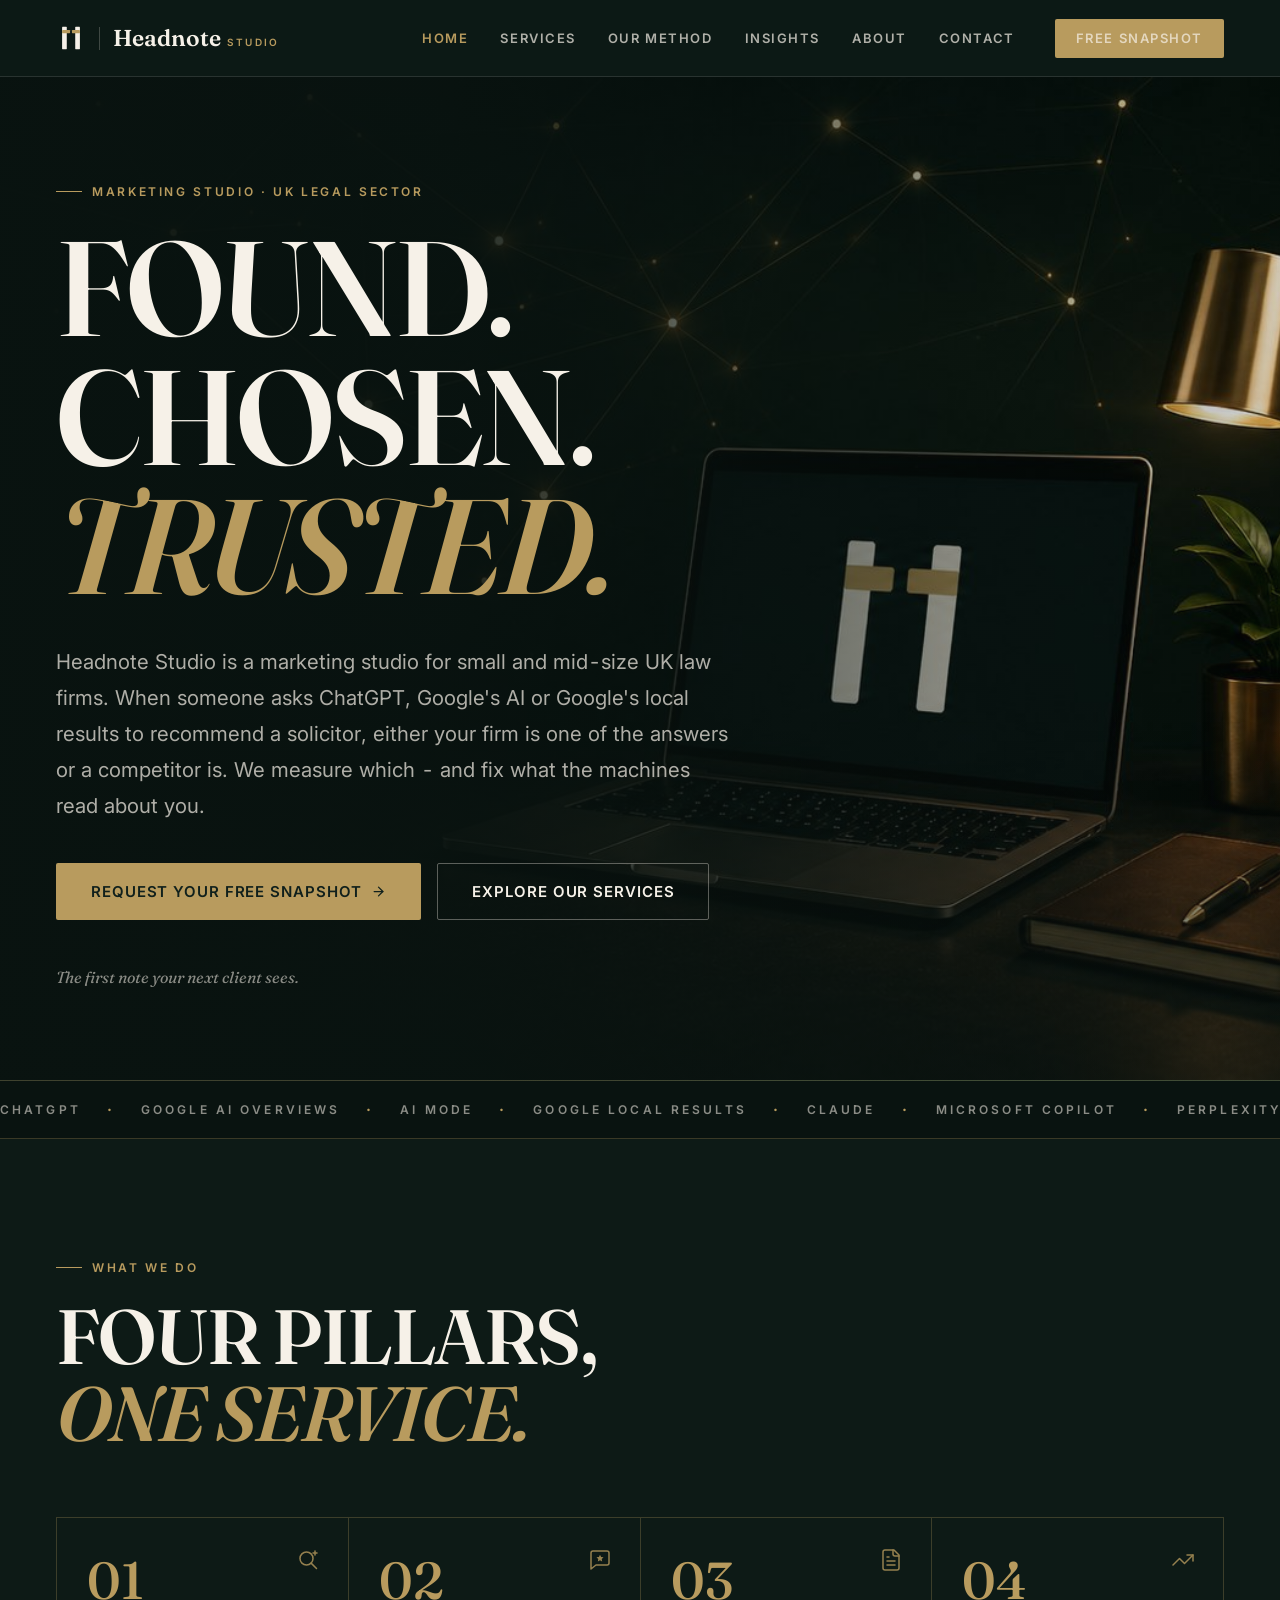
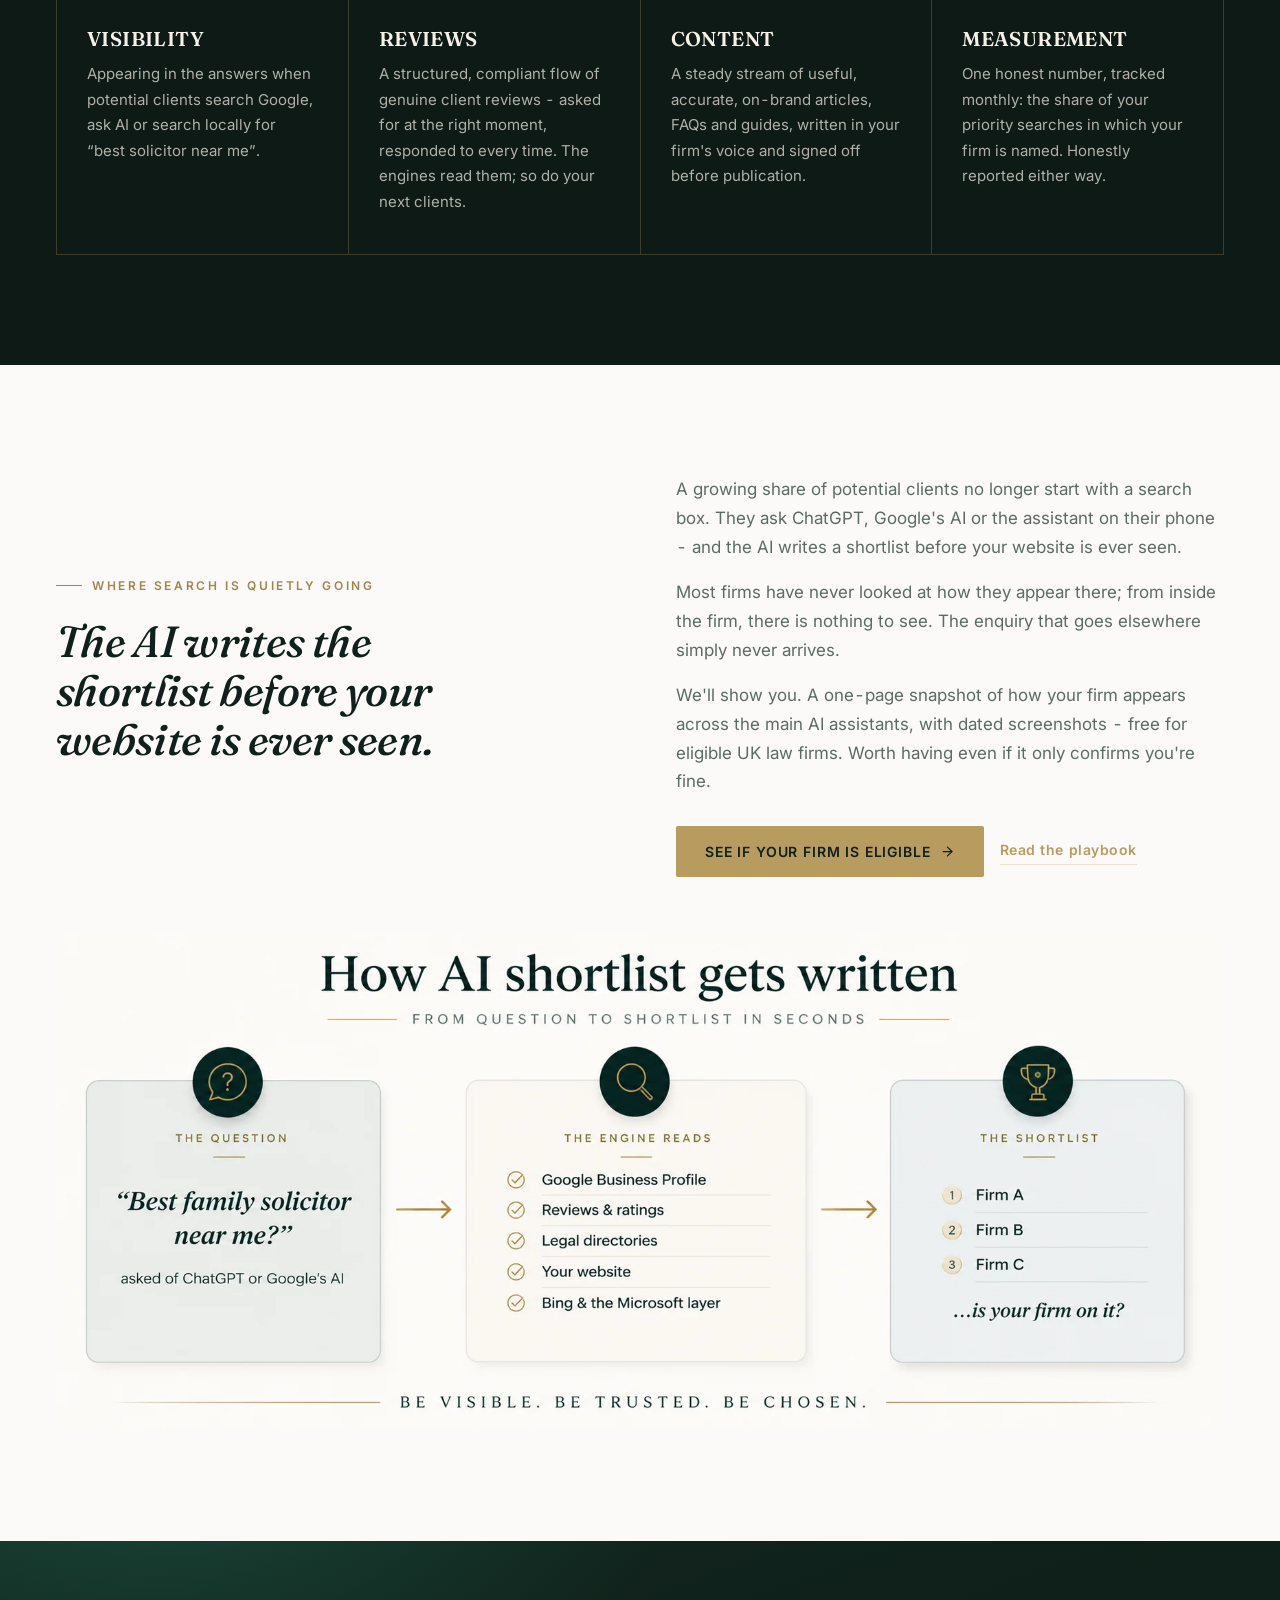
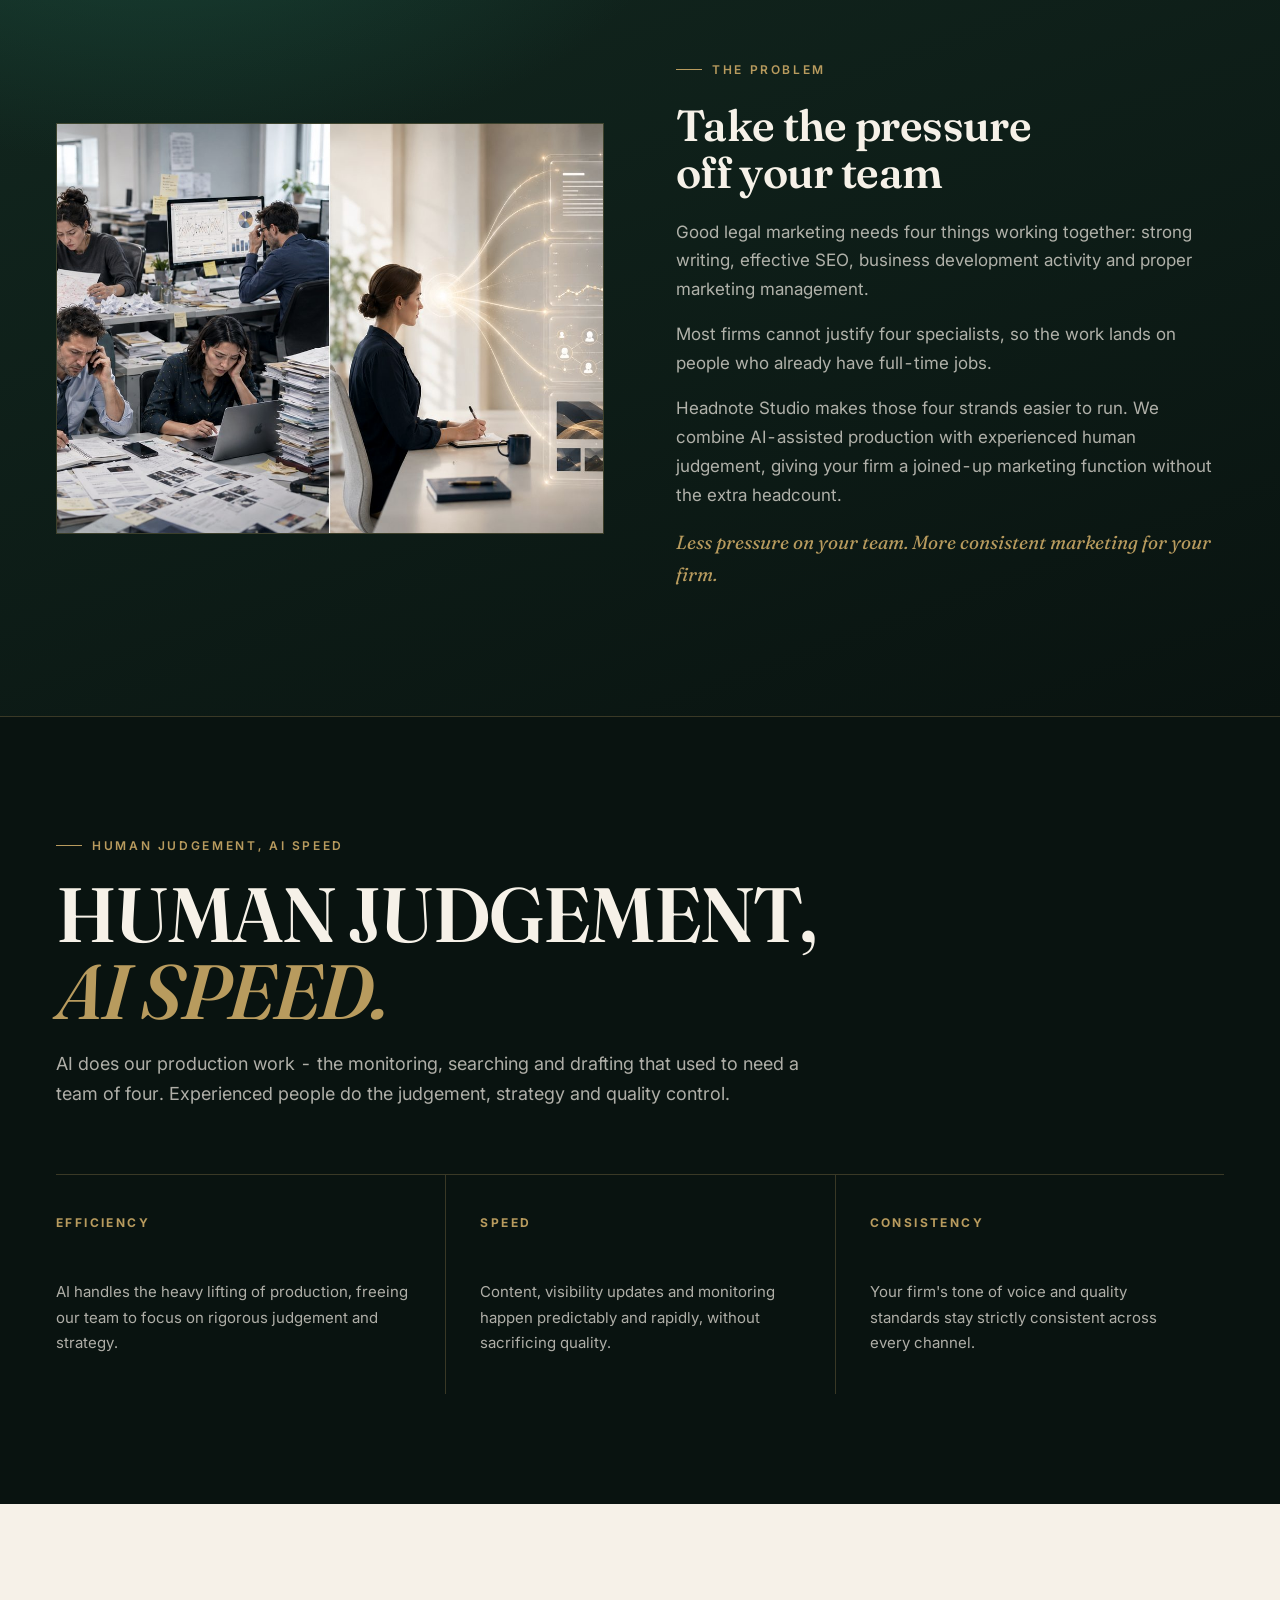
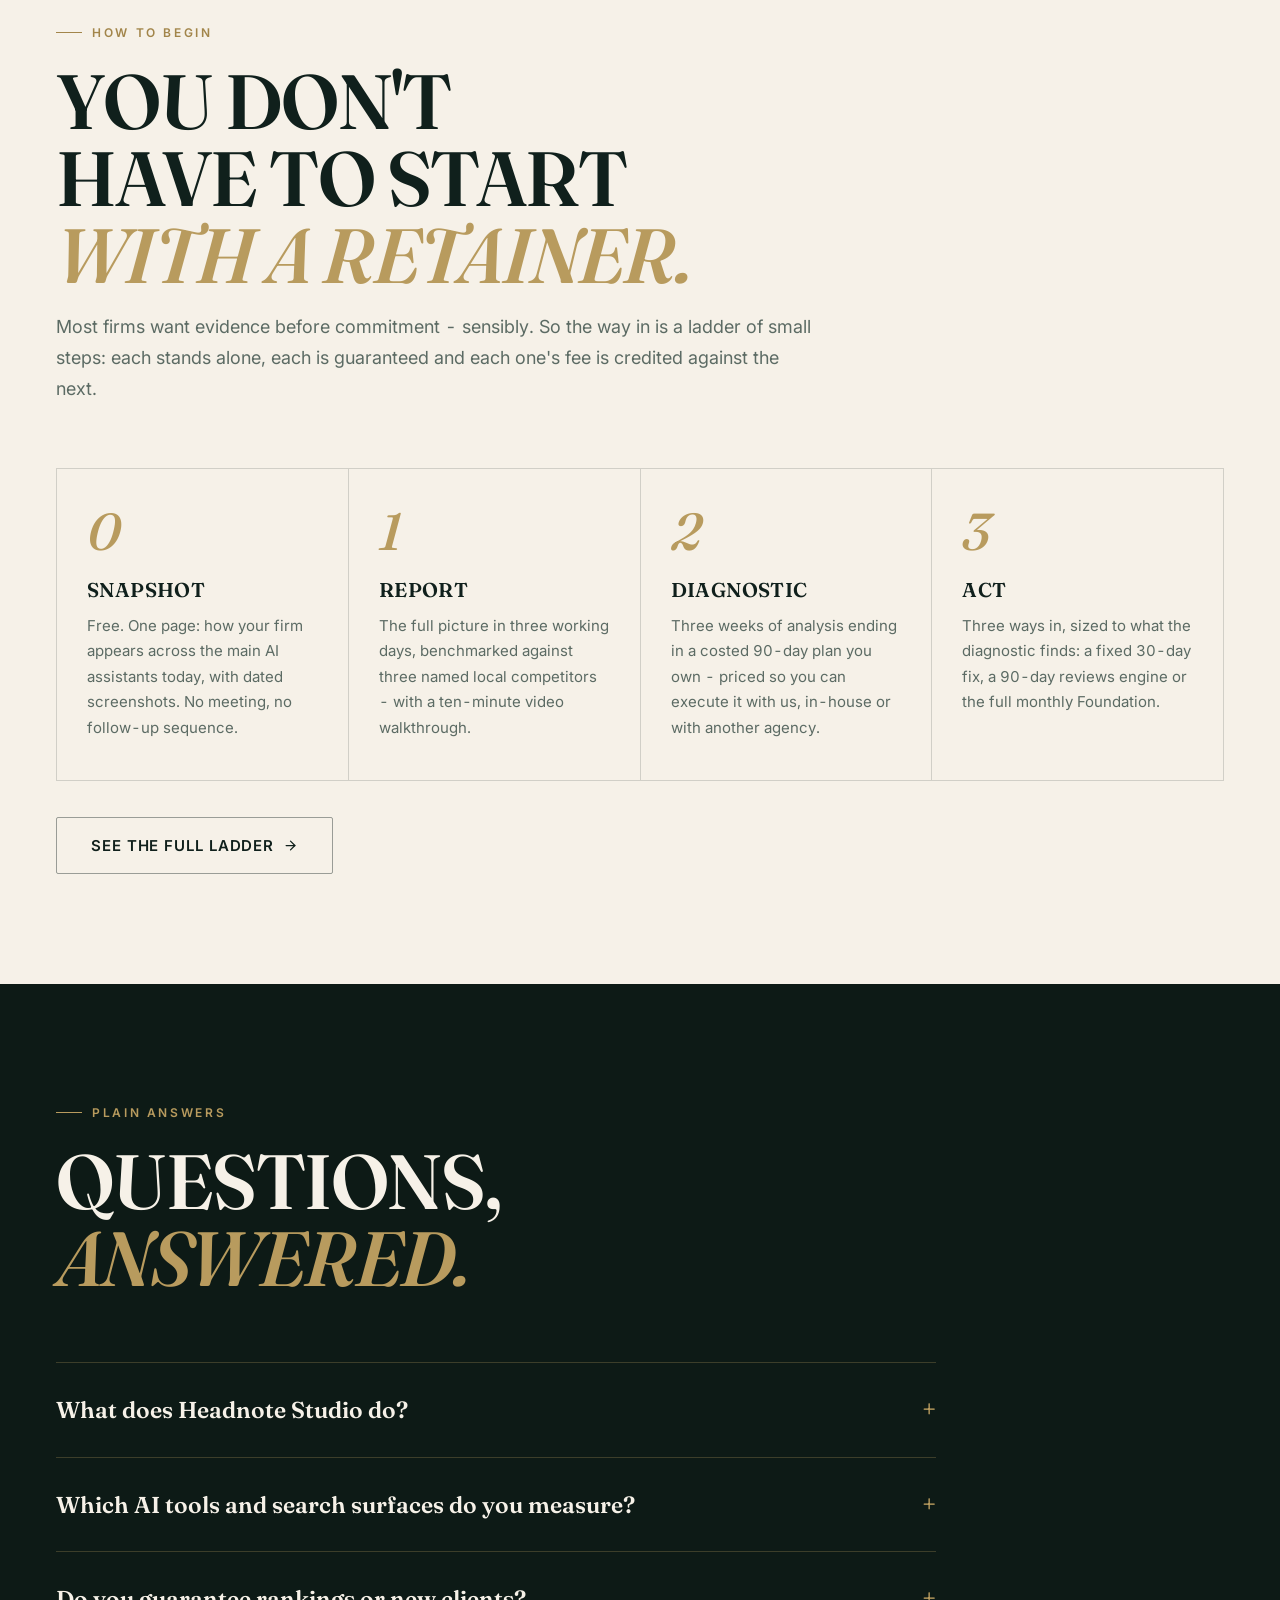
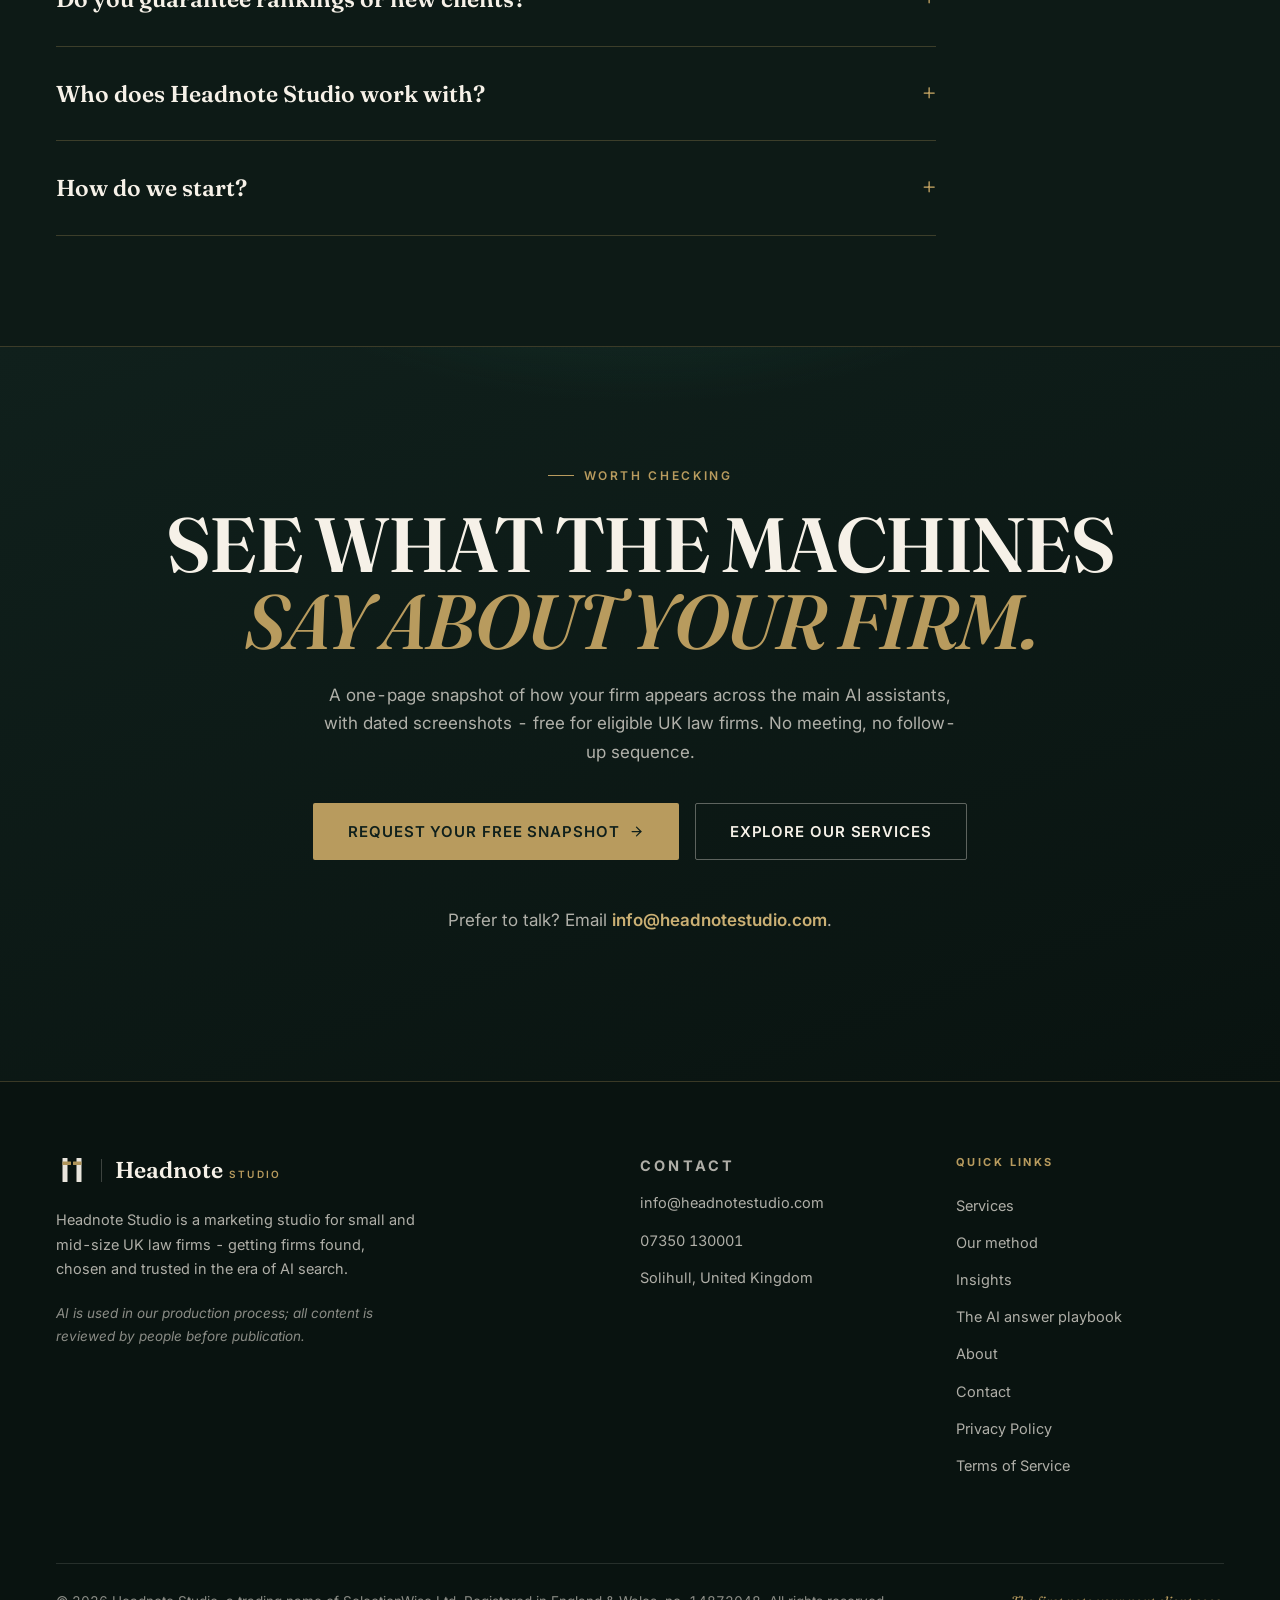
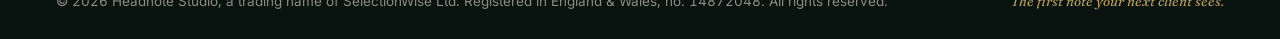
==== index.html @ ab4cf49e "Full site redesign (The Verdict): offerings-aligned copy, Insights + AI answer playbook pages, GEO s" ====
<!DOCTYPE html>
<html lang="en">
<head>
<meta charset="UTF-8">
<meta name="viewport" content="width=device-width, initial-scale=1.0">
<title>Headnote Studio - marketing studio for UK law firms | Found, chosen and trusted in AI search</title>

<meta name="description" content="Headnote Studio is a marketing studio for small and mid-size UK law firms. We measure how firms appear across ChatGPT, Google's AI and Google's local results - then fix what the machines read about them.">
<meta name="author" content="Headnote Studio">
<meta name="language" content="en-GB">
<meta name="robots" content="index, follow">

<link rel="canonical" href="https://headnotestudio.com/">

<meta property="og:title" content="Headnote Studio - marketing studio for UK law firms | Found, chosen and trusted in AI search">
<meta property="og:description" content="Headnote Studio is a marketing studio for small and mid-size UK law firms. We measure how firms appear across ChatGPT, Google's AI and Google's local results - then fix what the machines read about them.">
<meta property="og:url" content="https://headnotestudio.com/">
<meta property="og:type" content="website">
<meta property="og:image" content="https://headnotestudio.com/images/og-card.png">
<meta property="og:image:width" content="1200">
<meta property="og:image:height" content="630">

<meta name="twitter:card" content="summary_large_image">
<meta name="twitter:title" content="Headnote Studio - marketing studio for UK law firms | Found, chosen and trusted in AI search">
<meta name="twitter:description" content="Headnote Studio is a marketing studio for small and mid-size UK law firms. We measure how firms appear across ChatGPT, Google's AI and Google's local results - then fix what the machines read about them.">
<meta name="twitter:image" content="https://headnotestudio.com/images/og-card.png">

<link rel="icon" type="image/png" href="/icon.png">
<link rel="apple-touch-icon" href="/icon.png">
<link rel="shortcut icon" href="/icon.png">

<link rel="preconnect" href="https://fonts.googleapis.com">
<link rel="preconnect" href="https://fonts.gstatic.com" crossorigin>
<link href="https://fonts.googleapis.com/css2?family=Fraunces:ital,opsz,wght@0,9..144,500;0,9..144,600;0,9..144,700;1,9..144,500;1,9..144,600&family=Inter:wght@400;500;600;700&display=swap" rel="stylesheet">

<link rel="stylesheet" href="css/styles.css?v=15">

<script type="application/ld+json">
{
  "@context": "https://schema.org",
  "@graph": [
    {
      "@type": ["Organization", "ProfessionalService"],
      "@id": "https://headnotestudio.com/#organization",
      "name": "Headnote Studio",
      "description": "Headnote Studio is a marketing studio for small and mid-size UK law firms, based in Solihull. It measures how law firms appear across ChatGPT, Google's AI (AI Overviews and AI Mode) and Google's local results, and runs the visibility, review and content work needed to appear more often - measured monthly as one honest number.",
      "url": "https://headnotestudio.com/",
      "logo": "https://headnotestudio.com/icon.png",
      "image": "https://headnotestudio.com/images/og-card.png",
      "email": "info@headnotestudio.com",
      "telephone": "+44-7350-130001",
      "founder": { "@type": "Person", "name": "James Hatton" },
      "address": { "@type": "PostalAddress", "addressLocality": "Solihull", "addressCountry": "GB" },
      "areaServed": "GB",
      "knowsAbout": ["AI search visibility for law firms", "Generative engine optimisation", "Local SEO for solicitors", "Google Business Profile management", "Online reviews for law firms", "Legal sector content marketing", "Professional referrer networks"],
      "parentOrganization": { "@type": "Organization", "name": "SelectionWise Ltd" }
    },
    {
      "@type": "WebSite",
      "@id": "https://headnotestudio.com/#website",
      "url": "https://headnotestudio.com/",
      "name": "Headnote Studio",
      "inLanguage": "en-GB",
      "publisher": { "@id": "https://headnotestudio.com/#organization" }
    },
    {
      "@type": "WebPage",
      "@id": "https://headnotestudio.com/#webpage",
      "url": "https://headnotestudio.com/",
      "name": "Headnote Studio - marketing studio for UK law firms",
      "description": "Headnote Studio measures how UK law firms appear across ChatGPT, Google's AI and Google's local results, then fixes what the machines read about them.",
      "inLanguage": "en-GB",
      "isPartOf": { "@id": "https://headnotestudio.com/#website" },
      "about": { "@id": "https://headnotestudio.com/#organization" }
    },
    {
      "@type": "FAQPage",
      "mainEntity": [{
        "@type": "Question",
        "name": "What does Headnote Studio do?",
        "acceptedAnswer": { "@type": "Answer", "text": "Headnote Studio is a marketing studio for small and mid-size UK law firms, based in Solihull. We measure how a firm appears when people ask ChatGPT, Google's AI and Google's local results for a solicitor, then run the visibility, review and content work needed to appear more often - with every claim in our reports tagged as evidence, inference or assumption." }
      },
      {
        "@type": "Question",
        "name": "Which AI tools and search surfaces do you measure?",
        "acceptedAnswer": { "@type": "Answer", "text": "The core surfaces are ChatGPT, Google's AI (AI Overviews and AI Mode) and Google's local results. We also check Claude, Microsoft Copilot and Perplexity weekly. Every search is run the same way each time - logged out, dated and repeated across runs - because a single search proves nothing." }
      },
      {
        "@type": "Question",
        "name": "Do you guarantee rankings or new clients?",
        "acceptedAnswer": { "@type": "Answer", "text": "No - and we would suggest being wary of anyone who does. No one controls Google's AI or ChatGPT. Where we offer guarantees, they are refunds of our own fee against work we control, judged from a dated baseline. Measurable work, honestly reported." }
      },
      {
        "@type": "Question",
        "name": "Who does Headnote Studio work with?",
        "acceptedAnswer": { "@type": "Answer", "text": "Small and mid-size UK law firms serving individuals and businesses in their local area - typically in conveyancing, wills and probate, family law, employment law and dispute resolution. We work exclusively with the legal sector." }
      },
      {
        "@type": "Question",
        "name": "How do we start?",
        "acceptedAnswer": { "@type": "Answer", "text": "Ask for the free AI-Search Snapshot: one page showing how your firm appears today across the main AI assistants for your core work in your area, with dated screenshots. Request it from your firm's email address. No meeting and no follow-up sales sequence." }
      }]
    }
  ]
}
</script>
</head>
<body>
<header class="site-header">
  <div class="container">
    <nav class="nav">
      <a href="index.html" class="nav-logo" aria-label="Headnote Studio home">
        <img src="images/headnote-symbol-light.svg" alt="Headnote Studio">
        <span><span class="logo-word">Headnote</span><span class="logo-sub">Studio</span></span>
      </a>
      <button class="mobile-menu-toggle" onclick="toggleMobileMenu()" aria-label="Toggle menu">
        <svg viewBox="0 0 24 24" width="24" height="24" fill="none" stroke="currentColor" stroke-width="2" stroke-linecap="round" stroke-linejoin="round"><line x1="4" x2="20" y1="6" y2="6"/><line x1="4" x2="20" y1="12" y2="12"/><line x1="4" x2="20" y1="18" y2="18"/></svg>
      </button>
      <div class="nav-links" id="navLinks">
        <a href="index.html" class="active">Home</a>
        <a href="services.html">Services</a>
        <a href="method.html">Our method</a>
        <a href="insights.html">Insights</a>
        <a href="about.html">About</a>
        <a href="contact.html">Contact</a>
        <a href="contact.html#snapshot" class="btn btn-primary nav-cta">Free snapshot</a>
      </div>
    </nav>
  </div>
</header>

<main>
  <!-- ════ HERO ════ -->
  <section class="hero has-media">
    <img class="hero-bg" src="images/hero-ultrawide.jpg" alt="" aria-hidden="true">
    <div class="hero-overlay" aria-hidden="true"></div>
    <div class="container">
      <div class="hero-inner" style="max-width:680px;">
        <span class="eyebrow">Marketing studio &middot; UK legal sector</span>
        <h1 class="display">Found.<br>Chosen.<br><span class="accent-i">Trusted.</span></h1>
        <p class="lede">Headnote Studio is a marketing studio for small and mid-size UK law firms. When someone asks ChatGPT, Google's AI or Google's local results to recommend a solicitor, either your firm is one of the answers or a competitor is. We measure which - and fix what the machines read about you.</p>
        <div class="hero-ctas">
          <a href="contact.html#snapshot" class="btn btn-primary btn-lg">Request your free snapshot <svg viewBox="0 0 24 24" fill="none" stroke="currentColor" stroke-width="2" stroke-linecap="round" stroke-linejoin="round" aria-hidden="true"><path d="M5 12h14"/><path d="m12 5 7 7-7 7"/></svg></a>
          <a href="services.html" class="btn btn-outline btn-lg">Explore our services</a>
        </div>
        <p class="hero-tagline">The first note your next client sees.</p>
      </div>
    </div>
  </section>

  <!-- ════ TICKER ════ -->
  <div class="ticker" aria-hidden="true">
    <div class="ticker-track">
      <span>ChatGPT</span><span>Google AI Overviews</span><span>AI Mode</span><span>Google local results</span><span>Claude</span><span>Microsoft Copilot</span><span>Perplexity</span><span>Visibility</span><span>Reviews</span><span>Content</span><span>Measurement</span>
    </div>
  </div>

  <!-- ════ FOUR PILLARS ════ -->
  <section class="section">
    <div class="container">
      <div class="section-head reveal">
        <span class="eyebrow">What we do</span>
        <h2 class="display-md">Four pillars,<br><span class="accent-i">one service.</span></h2>
      </div>
      <div class="index-grid reveal">
        <div class="index-cell">
          <span class="pillar-ic"><svg viewBox="0 0 24 24" fill="none" stroke="currentColor" stroke-width="1.5" stroke-linecap="round" stroke-linejoin="round" aria-hidden="true"><circle cx="10.5" cy="10.5" r="6.5"/><path d="m20.5 20.5-5.4-5.4"/><path d="M19 3v4M17 5h4"/></svg></span><div class="index-num">01</div>
          <h3>Visibility</h3>
          <p>Appearing in the answers when potential clients search Google, ask AI or search locally for &ldquo;best solicitor near me&rdquo;.</p>
        </div>
        <div class="index-cell">
          <span class="pillar-ic"><svg viewBox="0 0 24 24" fill="none" stroke="currentColor" stroke-width="1.5" stroke-linecap="round" stroke-linejoin="round" aria-hidden="true"><path d="M21 15a2 2 0 0 1-2 2H8l-5 4V5a2 2 0 0 1 2-2h14a2 2 0 0 1 2 2z"/><path d="M12 6.8l1.1 2.2 2.4.35-1.75 1.7.4 2.4L12 12.3l-2.15 1.15.4-2.4L8.5 9.35l2.4-.35z" fill="currentColor" stroke="none"/></svg></span><div class="index-num">02</div>
          <h3>Reviews</h3>
          <p>A structured, compliant flow of genuine client reviews - asked for at the right moment, responded to every time. The engines read them; so do your next clients.</p>
        </div>
        <div class="index-cell">
          <span class="pillar-ic"><svg viewBox="0 0 24 24" fill="none" stroke="currentColor" stroke-width="1.5" stroke-linecap="round" stroke-linejoin="round" aria-hidden="true"><path d="M15 2H6a2 2 0 0 0-2 2v16a2 2 0 0 0 2 2h12a2 2 0 0 0 2-2V7Z"/><path d="M14 2v4a2 2 0 0 0 2 2h4"/><path d="M16 13H8"/><path d="M16 17H8"/><path d="M10 9H8"/></svg></span><div class="index-num">03</div>
          <h3>Content</h3>
          <p>A steady stream of useful, accurate, on-brand articles, FAQs and guides, written in your firm's voice and signed off before publication.</p>
        </div>
        <div class="index-cell">
          <span class="pillar-ic"><svg viewBox="0 0 24 24" fill="none" stroke="currentColor" stroke-width="1.5" stroke-linecap="round" stroke-linejoin="round" aria-hidden="true"><polyline points="22 7 13.5 15.5 8.5 10.5 2 17"/><polyline points="16 7 22 7 22 13"/></svg></span><div class="index-num">04</div>
          <h3>Measurement</h3>
          <p>One honest number, tracked monthly: the share of your priority searches in which your firm is named. Honestly reported either way.</p>
        </div>
      </div>
    </div>
  </section>

  <!-- ════ THE SHIFT (cream) ════ -->
  <section class="section band-cream" style="background:#FCFAF8;">
    <div class="container">
      <div class="split">
        <div class="split-body reveal">
          <span class="eyebrow">Where search is quietly going</span>
          <h2 class="statement">The AI writes the shortlist before your website is ever seen.</h2>
        </div>
        <div class="split-body reveal reveal-d1">
          <p>A growing share of potential clients no longer start with a search box. They ask ChatGPT, Google's AI or the assistant on their phone - and the AI writes a shortlist before your website is ever seen.</p>
          <p>Most firms have never looked at how they appear there; from inside the firm, there is nothing to see. The enquiry that goes elsewhere simply never arrives.</p>
          <p>We'll show you. A one-page snapshot of how your firm appears across the main AI assistants, with dated screenshots - free for eligible UK law firms. Worth having even if it only confirms you're fine.</p>
          <div class="hero-ctas" style="margin-top:30px;">
            <a href="contact.html#snapshot" class="btn btn-primary">See if your firm is eligible <svg viewBox="0 0 24 24" fill="none" stroke="currentColor" stroke-width="2" stroke-linecap="round" stroke-linejoin="round" aria-hidden="true"><path d="M5 12h14"/><path d="m12 5 7 7-7 7"/></svg></a>
            <a href="playbook.html" class="link-plain">Read the playbook</a>
          </div>
        </div>
      </div>
      <figure class="figure figure-img figure-flush reveal">
        <img src="images/how-ai-shortlists-get-written-2.webp" alt="How an AI shortlist gets written - from question to shortlist in seconds: a question, best family solicitor near me, is asked of ChatGPT or Google's AI; the engine reads your Google Business Profile, reviews and ratings, legal directories, your website and the Bing/Microsoft layer; it answers with a shortlist of three firms. Is your firm on it? Be visible, be trusted, be chosen." loading="lazy" width="1700" height="725">
      </figure>
    </div>
  </section>

  <!-- ════ TEAM PRESSURE ════ -->
  <section class="section band-green">
    <div class="container">
      <div class="split">
        <div class="split-media reveal">
          <img src="images/home-team-photo.jpg" alt="Legal marketing team collaborating on strategy" loading="lazy">
        </div>
        <div class="split-body reveal reveal-d1">
          <span class="eyebrow">The problem</span>
          <h2>Take the pressure off your team</h2>
          <p>Good legal marketing needs four things working together: strong writing, effective SEO, business development activity and proper marketing management.</p>
          <p>Most firms cannot justify four specialists, so the work lands on people who already have full-time jobs.</p>
          <p>Headnote Studio makes those four strands easier to run. We combine AI-assisted production with experienced human judgement, giving your firm a joined-up marketing function without the extra headcount.</p>
          <p class="emphasis">Less pressure on your team. More consistent marketing for your firm.</p>
        </div>
      </div>
    </div>
  </section>

  <!-- ════ AI AUGMENTATION ════ -->
  <section class="section band-deep hairline-top">
    <div class="container">
      <div class="section-head reveal">
        <span class="eyebrow">Human judgement, AI speed</span>
        <h2 class="display-md">Human judgement,<br><span class="accent-i">AI speed.</span></h2>
        <p style="margin-top:18px;">AI does our production work - the monitoring, searching and drafting that used to need a team of four. Experienced people do the judgement, strategy and quality control.</p>
      </div>
      <div class="trio reveal">
        <div class="trio-cell">
          <p class="trio-label">Efficiency</p>
          <p>AI handles the heavy lifting of production, freeing our team to focus on rigorous judgement and strategy.</p>
        </div>
        <div class="trio-cell">
          <p class="trio-label">Speed</p>
          <p>Content, visibility updates and monitoring happen predictably and rapidly, without sacrificing quality.</p>
        </div>
        <div class="trio-cell">
          <p class="trio-label">Consistency</p>
          <p>Your firm's tone of voice and quality standards stay strictly consistent across every channel.</p>
        </div>
      </div>
    </div>
  </section>

  <!-- ════ LADDER TEASER (cream) ════ -->
  <section class="section band-cream">
    <div class="container">
      <div class="section-head reveal">
        <span class="eyebrow">How to begin</span>
        <h2 class="display-md">You don't have to start<br><span class="accent-i">with a retainer.</span></h2>
        <p style="margin-top:18px;">Most firms want evidence before commitment - sensibly. So the way in is a ladder of small steps: each stands alone, each is guaranteed and each one's fee is credited against the next.</p>
      </div>
      <div class="index-grid reveal">
        <div class="index-cell">
          <div class="index-num" style="font-style:italic;">0</div>
          <h3>Snapshot</h3>
          <p>Free. One page: how your firm appears across the main AI assistants today, with dated screenshots. No meeting, no follow-up sequence.</p>
        </div>
        <div class="index-cell">
          <div class="index-num" style="font-style:italic;">1</div>
          <h3>Report</h3>
          <p>The full picture in three working days, benchmarked against three named local competitors - with a ten-minute video walkthrough.</p>
        </div>
        <div class="index-cell">
          <div class="index-num" style="font-style:italic;">2</div>
          <h3>Diagnostic</h3>
          <p>Three weeks of analysis ending in a costed 90-day plan you own - priced so you can execute it with us, in-house or with another agency.</p>
        </div>
        <div class="index-cell">
          <div class="index-num" style="font-style:italic;">3</div>
          <h3>Act</h3>
          <p>Three ways in, sized to what the diagnostic finds: a fixed 30-day fix, a 90-day reviews engine or the full monthly Foundation.</p>
        </div>
      </div>
      <div style="margin-top:36px;" class="reveal">
        <a href="services.html" class="btn btn-outline-ink btn-lg">See the full ladder <svg viewBox="0 0 24 24" fill="none" stroke="currentColor" stroke-width="2" stroke-linecap="round" stroke-linejoin="round" aria-hidden="true"><path d="M5 12h14"/><path d="m12 5 7 7-7 7"/></svg></a>
      </div>
    </div>
  </section>

  <!-- ════ FAQ ════ -->
  <section class="section">
    <div class="container">
      <div class="section-head reveal">
        <span class="eyebrow">Plain answers</span>
        <h2 class="display-md">Questions,<br><span class="accent-i">answered.</span></h2>
      </div>
      <div class="faq reveal">
        <details>
          <summary>What does Headnote Studio do?</summary>
          <div class="faq-a"><p>Headnote Studio is a marketing studio for small and mid-size UK law firms, based in Solihull. We measure how a firm appears when people ask ChatGPT, Google's AI and Google's local results for a solicitor, then run the visibility, review and content work needed to appear more often - with every claim in our reports tagged as evidence, inference or assumption.</p></div>
        </details>
        <details>
          <summary>Which AI tools and search surfaces do you measure?</summary>
          <div class="faq-a"><p>The core surfaces are ChatGPT, Google's AI (AI Overviews and AI Mode) and Google's local results. We also check Claude, Microsoft Copilot and Perplexity weekly. Every search is run the same way each time - logged out, dated and repeated across runs - because a single search proves nothing.</p></div>
        </details>
        <details>
          <summary>Do you guarantee rankings or new clients?</summary>
          <div class="faq-a"><p>No - and we would suggest being wary of anyone who does. No one controls Google's AI or ChatGPT. Where we offer guarantees, they are refunds of our own fee against work we control, judged from a dated baseline. Measurable work, honestly reported.</p></div>
        </details>
        <details>
          <summary>Who does Headnote Studio work with?</summary>
          <div class="faq-a"><p>Small and mid-size UK law firms serving individuals and businesses in their local area - typically in conveyancing, wills and probate, family law, employment law and dispute resolution. We work exclusively with the legal sector.</p></div>
        </details>
        <details>
          <summary>How do we start?</summary>
          <div class="faq-a"><p>Ask for the free AI-Search Snapshot: one page showing how your firm appears today across the main AI assistants for your core work in your area, with dated screenshots. Request it from your firm's email address. No meeting and no follow-up sales sequence.</p></div>
        </details>
      </div>
    </div>
  </section>

  <!-- ════ CLOSING CTA ════ -->
  <section class="section cta-band">
    <div class="container">
      <span class="eyebrow center">Worth checking</span>
      <h2 class="display-md">See what the machines<br><span class="accent-i">say about your firm.</span></h2>
      <p>A one-page snapshot of how your firm appears across the main AI assistants, with dated screenshots - free for eligible UK law firms. No meeting, no follow-up sequence.</p>
      <div class="cta-actions">
        <a href="contact.html#snapshot" class="btn btn-primary btn-lg">Request your free snapshot <svg viewBox="0 0 24 24" fill="none" stroke="currentColor" stroke-width="2" stroke-linecap="round" stroke-linejoin="round" aria-hidden="true"><path d="M5 12h14"/><path d="m12 5 7 7-7 7"/></svg></a>
        <a href="services.html" class="btn btn-outline btn-lg">Explore our services</a>
      </div>
      <p class="cta-mail">Prefer to talk? Email <a href="mailto:info@headnotestudio.com">info@headnotestudio.com</a>.</p>
    </div>
  </section>
</main>

<footer class="site-footer">
  <div class="container">
    <div class="footer-grid">
      <div>
        <div class="footer-brand">
          <img src="images/headnote-symbol-light.svg" alt="Headnote Studio">
          <span><span class="logo-word">Headnote</span><span class="logo-sub">Studio</span></span>
        </div>
        <p class="footer-about">Headnote Studio is a marketing studio for small and mid-size UK law firms - getting firms found, chosen and trusted in the era of AI search.</p>
        <p class="footer-disclaimer">AI is used in our production process; all content is reviewed by people before publication.</p>
      </div>
      <div class="footer-contact">
        <span class="footer-col-label">Contact</span>
        <a href="mailto:info@headnotestudio.com">info@headnotestudio.com</a>
        <a href="tel:+447350130001">07350 130001</a>
        <span>Solihull, United Kingdom</span>
      </div>
      <div class="footer-col">
        <span class="footer-col-label">Quick links</span>
        <a href="services.html">Services</a>
        <a href="method.html">Our method</a>
        <a href="insights.html">Insights</a>
        <a href="playbook.html">The AI answer playbook</a>
        <a href="about.html">About</a>
        <a href="contact.html">Contact</a>
        <a href="privacy.html">Privacy Policy</a>
        <a href="terms.html">Terms of Service</a>
      </div>
    </div>
    <div class="footer-bottom">
      <p>&copy; <span class="year">2026</span> Headnote Studio, a trading name of SelectionWise Ltd. Registered in England &amp; Wales, no. 14872048. All rights reserved.</p>
      <p class="footer-tagline">The first note your next client sees.</p>
    </div>
  </div>
</footer>

<script src="js/main.js?v=15"></script>
</body>
</html>
---- css/styles.css ----
/* ============================================================
   Headnote Studio — Stylesheet v3 "The Verdict"
   Dark, editorial, type-led. Brand palette unchanged.
   Rollout of redesign direction 1b with the 1a hero message.
   Cache-busted via ?v= in each page.
   ============================================================ */

:root {
  --deep-ink:      #10201C;
  --deep-ink-2:    #0d1a16;
  --ink-deepest:   #091310;
  --counsel-green: #1F5C4A;
  --muted-brass:   #B89B5E;
  --brass-2:       #cbb074;
  --brass-deep:    #a2854a;
  --parchment:     #F6F1E8;
  --sage-mist:     #DDE8E1;
  --charcoal:      #202421;
  --blue-grey:     #7896A3;

  --ink-text:      #2b332f;
  --muted-text:    #5c6b64;
  --cream-90:      rgba(246,241,232,0.9);
  --cream-70:      rgba(246,241,232,0.7);
  --cream-55:      rgba(246,241,232,0.55);
  --hairline:      rgba(184,155,94,0.28);
  --hairline-soft: rgba(246,241,232,0.12);
  --hairline-ink:  rgba(16,32,28,0.16);
  --radius:        10px;
  --maxw:          1240px;

  --shadow-sm: 0 2px 10px rgba(0,0,0,0.18);
  --shadow:    0 18px 44px rgba(0,0,0,0.32);
}

/* ── Reset & base ── */
*, *::before, *::after { box-sizing: border-box; margin: 0; padding: 0; }
html { scroll-behavior: smooth; }
body {
  font-family: 'Inter', -apple-system, BlinkMacSystemFont, 'Segoe UI', sans-serif;
  background: var(--deep-ink-2);
  color: var(--cream-90);
  font-size: 16px;
  line-height: 1.6;
  font-variant-numeric: tabular-nums;
  overflow-x: clip;
  -webkit-font-smoothing: antialiased;
}
img { max-width: 100%; display: block; }
a { text-decoration: none; color: inherit; }
::selection { background: var(--muted-brass); color: var(--deep-ink); }

h1, h2, h3, h4 {
  font-family: 'Fraunces', Georgia, serif;
  font-optical-sizing: auto;
  font-weight: 600;
  line-height: 1.08;
  letter-spacing: -0.015em;
  text-wrap: balance;
  color: var(--parchment);
}
p { line-height: 1.7; }
@media (min-width: 768px) { body { font-size: 17px; } }

.container { max-width: var(--maxw); margin: 0 auto; padding: 0 1.25rem; }
@media (min-width: 640px) { .container { padding: 0 2.25rem; } }
.section { padding: 110px 0; position: relative; }
@media (max-width: 768px) { .section { padding: 68px 0; } }

/* ── Display type ── */
.display {
  font-size: clamp(52px, 10.5vw, 148px);
  line-height: 0.96;
  letter-spacing: -0.025em;
  text-transform: uppercase;
}
.display .accent-i { font-style: italic; color: var(--muted-brass); }
.display-md {
  font-size: clamp(38px, 6vw, 84px);
  line-height: 1.0;
  letter-spacing: -0.02em;
  text-transform: uppercase;
}
.display-md .accent-i { font-style: italic; color: var(--muted-brass); }
h2.statement {
  font-size: clamp(30px, 4.6vw, 62px);
  line-height: 1.12;
  letter-spacing: -0.015em;
  font-style: italic;
  font-weight: 500;
  max-width: 18ch;
}
h2.statement .plain { font-style: normal; }
.lede { font-size: clamp(17px, 1.6vw, 21px); color: var(--cream-70); line-height: 1.75; max-width: 62ch; }

/* ── Eyebrow & rules ── */
.eyebrow {
  display: inline-flex; align-items: center; gap: 10px;
  font-size: 12px; font-weight: 600; letter-spacing: 0.22em;
  text-transform: uppercase; color: var(--muted-brass);
  margin-bottom: 22px;
}
.eyebrow::before { content: ""; width: 26px; height: 1px; background: var(--muted-brass); }
.eyebrow.center { justify-content: center; }
.rule { border: 0; border-top: 1px solid var(--hairline); }

/* ── Buttons ── */
.btn {
  display: inline-flex; align-items: center; gap: 9px;
  font-weight: 600; font-size: 14px; line-height: 1; letter-spacing: 0.06em; text-transform: uppercase;
  border-radius: 2px; padding: 17px 28px; cursor: pointer;
  border: 1px solid transparent; transition: all 0.22s ease;
}
.btn svg { width: 15px; height: 15px; transition: transform 0.22s ease; }
.btn:hover svg { transform: translateX(3px); }
.btn-primary { background: var(--muted-brass); color: var(--deep-ink); }
.btn-primary:hover { background: var(--brass-2); }
.btn-outline { background: transparent; color: var(--parchment); border-color: rgba(246,241,232,0.35); }
.btn-outline:hover { border-color: var(--muted-brass); color: var(--muted-brass); }
.btn-outline-ink { background: transparent; color: var(--deep-ink); border-color: rgba(16,32,28,0.4); }
.btn-outline-ink:hover { border-color: var(--deep-ink); background: rgba(16,32,28,0.05); }
.btn-lg { padding: 20px 34px; font-size: 15px; }
.link-plain { color: var(--muted-brass); font-weight: 600; font-size: 14px; letter-spacing: 0.04em;
  border-bottom: 1px solid var(--hairline); padding-bottom: 3px; transition: color .2s, border-color .2s; }
.link-plain:hover { color: var(--brass-2); border-color: var(--brass-2); }

/* ── Header / Nav ── */
.site-header {
  position: sticky; top: 0; z-index: 50; width: 100%;
  background: rgba(13,26,22,0.88); backdrop-filter: blur(12px);
  color: var(--parchment); border-bottom: 1px solid var(--hairline-soft);
}
.nav { display: flex; align-items: center; justify-content: space-between; height: 76px; }
.nav-logo { display: flex; align-items: center; gap: 13px; }
.nav-logo img { height: 30px; width: auto; }
.nav-logo > span { display: inline-flex; align-items: baseline; border-left: 1px solid rgba(246,241,232,0.22); padding-left: 13px; }
.nav-logo .logo-word { font-family: 'Fraunces', serif; font-size: 23px; font-weight: 600; color: var(--parchment); line-height: 1; }
.nav-logo .logo-sub { font-size: 10px; font-weight: 600; letter-spacing: 0.22em; text-transform: uppercase; color: var(--muted-brass); line-height: 1; margin-left: 6px; }
.nav-links { display: flex; align-items: center; gap: 32px; }
.nav-links a { font-size: 13px; font-weight: 600; letter-spacing: 0.12em; text-transform: uppercase; color: var(--cream-70); transition: color 0.2s; }
.nav-links a:hover, .nav-links a.active { color: var(--muted-brass); }
.nav-cta { margin-left: 8px; padding: 12px 20px; font-size: 12px; }
.mobile-menu-toggle { display: none; background: none; border: none; color: var(--parchment); cursor: pointer; padding: 8px; }

/* ── Hero ── */
.hero { position: relative; overflow: hidden;
  background:
    radial-gradient(1100px 600px at 85% -15%, rgba(31,92,74,0.45), transparent 62%),
    linear-gradient(165deg, var(--deep-ink) 0%, var(--ink-deepest) 100%);
  border-bottom: 1px solid var(--hairline);
}
.hero::before { content:""; position:absolute; inset:0; pointer-events:none;
  background-image: radial-gradient(rgba(246,241,232,0.045) 1px, transparent 1px); background-size: 28px 28px; }
.hero > .container { position: relative; z-index: 2; }
.hero-inner { padding: 96px 0 88px; }
@media (max-width: 768px) { .hero-inner { padding: 64px 0 56px; } }
.hero-inner .lede { margin: 34px 0 40px; }
.hero-ctas { display: flex; gap: 16px; flex-wrap: wrap; align-items: center; }
.hero-tagline { margin-top: 44px; font-family: 'Fraunces', serif; font-style: italic; font-size: 16px; color: var(--cream-55); }

/* Interior page hero (shorter) */
.page-hero .hero-inner { padding: 84px 0 72px; }
.page-hero .lede { margin: 30px 0 0; }
.page-hero .hero-ctas { margin-top: 36px; }

/* ── Ticker ── */
.ticker { overflow: hidden; border-bottom: 1px solid var(--hairline); background: var(--ink-deepest); padding: 16px 0; }
.ticker-track { display: flex; width: max-content; gap: 0; animation: ticker 46s linear infinite; }
.ticker span { display: inline-flex; align-items: center; white-space: nowrap;
  font-size: 12px; font-weight: 600; letter-spacing: 0.26em; text-transform: uppercase; color: var(--cream-55); }
.ticker span::after { content: "·"; color: var(--muted-brass); margin: 0 26px; font-size: 16px; }
@keyframes ticker { from { transform: translateX(0); } to { transform: translateX(-50%); } }
@media (prefers-reduced-motion: reduce) { .ticker-track { animation: none; flex-wrap: wrap; } }

/* ── Index grid (numbered pillars) ── */
.index-grid { display: grid; grid-template-columns: repeat(4, 1fr); border-top: 1px solid var(--hairline); border-left: 1px solid var(--hairline); }
.index-grid.cols-3 { grid-template-columns: repeat(3, 1fr); }
@media (max-width: 1000px) { .index-grid, .index-grid.cols-3 { grid-template-columns: repeat(2, 1fr); } }
@media (max-width: 560px) { .index-grid, .index-grid.cols-3 { grid-template-columns: 1fr; } }
.index-cell { border-right: 1px solid var(--hairline); border-bottom: 1px solid var(--hairline); padding: 36px 30px 40px; transition: background 0.25s ease; }
.index-cell:hover { background: rgba(184,155,94,0.05); }
.index-num { font-family: 'Fraunces', serif; font-size: 52px; font-weight: 500; color: var(--muted-brass); line-height: 1; margin-bottom: 22px; }
.index-cell h3 { font-size: 20px; margin-bottom: 12px; text-transform: uppercase; letter-spacing: 0.02em; }
.index-cell p { font-size: 15px; color: var(--cream-70); }

/* ── Bands ── */
.band-cream { background: var(--parchment); color: var(--ink-text); }
.band-cream h2, .band-cream h3 { color: var(--deep-ink); }
.band-cream .lede, .band-cream p { color: var(--muted-text); }
.band-cream .index-grid, .band-cream .index-cell { border-color: var(--hairline-ink); }
.band-cream .index-cell:hover { background: rgba(31,92,74,0.04); }
.band-cream .index-cell p { color: var(--muted-text); }
.band-cream .eyebrow { color: var(--brass-deep); }
.band-cream .eyebrow::before { background: var(--brass-deep); }
.band-green { background:
    radial-gradient(900px 500px at 12% -10%, rgba(31,92,74,0.55), transparent 60%),
    linear-gradient(160deg, #12271f 0%, var(--ink-deepest) 100%); }
.band-deep { background: var(--ink-deepest); }
.hairline-top { border-top: 1px solid var(--hairline); }
.hairline-bottom { border-bottom: 1px solid var(--hairline); }

/* ── Section head ── */
.section-head { max-width: 760px; margin-bottom: 64px; }
.section-head.center { text-align: center; margin-left: auto; margin-right: auto; }
.section-head.center .eyebrow { justify-content: center; }
.section-head h2 { margin-bottom: 18px; }
.section-head p { font-size: 18px; color: var(--cream-70); }
.band-cream .section-head p { color: var(--muted-text); }

/* ── Feature trio ── */
.trio { display: grid; grid-template-columns: repeat(3, 1fr); gap: 0; border-top: 1px solid var(--hairline); }
@media (max-width: 900px) { .trio { grid-template-columns: 1fr; } }
.trio-cell { padding: 38px 34px 8px 0; border-bottom: 1px solid var(--hairline); }
@media (min-width: 901px) { .trio-cell { border-bottom: 0; } .trio-cell + .trio-cell { padding-left: 34px; border-left: 1px solid var(--hairline); } }
.trio-cell .trio-label { font-size: 12px; font-weight: 700; letter-spacing: 0.2em; text-transform: uppercase; color: var(--muted-brass); margin-bottom: 16px; }
.trio-cell h3 { font-size: 22px; margin-bottom: 10px; }
.trio-cell p { font-size: 15px; color: var(--cream-70); padding-bottom: 30px; }
.band-cream .trio, .band-cream .trio-cell { border-color: var(--hairline-ink); }
.band-cream .trio-cell p { color: var(--muted-text); }

/* ── Split (image + text) ── */
.split { display: grid; grid-template-columns: 1fr 1fr; gap: 72px; align-items: center; }
@media (max-width: 900px) { .split { grid-template-columns: 1fr; gap: 40px; } }
.split-media { position: relative; aspect-ratio: 16/12; overflow: hidden; border: 1px solid var(--hairline); }
.split-media img { width: 100%; height: 100%; object-fit: cover; filter: saturate(0.85) contrast(1.02); }
.split-body h2 { font-size: clamp(28px, 3.4vw, 44px); margin-bottom: 22px; }
.split-body p { font-size: 17px; color: var(--cream-70); margin-bottom: 16px; }
.split-body .emphasis { font-family: 'Fraunces', serif; font-style: italic; font-size: 19px; color: var(--muted-brass); }
.band-cream .split-body p { color: var(--muted-text); }
.band-cream .split-body .emphasis { color: var(--brass-deep); }

/* ── Ladder ── */
.ladder { border-top: 1px solid var(--hairline); }
.ladder-row { display: grid; grid-template-columns: 110px 1fr 340px; gap: 40px; padding: 44px 0; border-bottom: 1px solid var(--hairline); }
@media (max-width: 1000px) { .ladder-row { grid-template-columns: 70px 1fr; } .ladder-note { grid-column: 2; } }
@media (max-width: 560px) { .ladder-row { grid-template-columns: 1fr; gap: 14px; } .ladder-note { grid-column: 1; } }
.ladder-num { font-family: 'Fraunces', serif; font-size: 56px; font-weight: 500; font-style: italic; color: var(--muted-brass); line-height: 0.9; }
.ladder-stage { font-size: 11px; font-weight: 700; letter-spacing: 0.24em; text-transform: uppercase; color: var(--muted-brass); display: block; margin-bottom: 10px; }
.ladder-row h3 { font-size: 24px; margin-bottom: 12px; }
.ladder-row p { font-size: 15.5px; color: var(--cream-70); max-width: 60ch; }
.ladder-note { font-size: 14px; color: var(--cream-70); border-left: 1px solid var(--hairline); padding-left: 26px; align-self: start; }
.ladder-note strong { color: var(--brass-2); font-weight: 600; display: block; margin-bottom: 6px; font-size: 12px; letter-spacing: 0.18em; text-transform: uppercase; }
.band-cream .ladder, .band-cream .ladder-row, .band-cream .ladder-note { border-color: var(--hairline-ink); }
.band-cream .ladder-row p, .band-cream .ladder-note { color: var(--muted-text); }
.band-cream .ladder-note strong { color: var(--brass-deep); }
.ladder-sub { display: grid; grid-template-columns: repeat(3, 1fr); gap: 0; border: 1px solid var(--hairline); border-top: 0; }
@media (max-width: 900px) { .ladder-sub { grid-template-columns: 1fr; } }
.ladder-sub > div { padding: 34px 30px; }
.ladder-sub > div + div { border-left: 1px solid var(--hairline); }
@media (max-width: 900px) { .ladder-sub > div + div { border-left: 0; border-top: 1px solid var(--hairline); } }
.ladder-sub h4 { font-size: 20px; margin-bottom: 10px; }
.ladder-sub .sub-kicker { font-size: 11px; font-weight: 700; letter-spacing: 0.22em; text-transform: uppercase; color: var(--muted-brass); display: block; margin-bottom: 12px; }
.ladder-sub p { font-size: 14.5px; color: var(--cream-70); }
.ladder-sub .guarantee { margin-top: 14px; font-size: 13.5px; color: var(--brass-2); font-style: italic; }
.band-cream .ladder-sub, .band-cream .ladder-sub > div { border-color: var(--hairline-ink); }
.band-cream .ladder-sub p { color: var(--muted-text); }
.band-cream .ladder-sub .guarantee { color: var(--brass-deep); }

/* ── Services detail rows ── */
.svc-row { display: grid; grid-template-columns: 110px 1fr 1.15fr; gap: 44px; padding: 56px 0; border-bottom: 1px solid var(--hairline); }
.svc-row:first-of-type { border-top: 1px solid var(--hairline); }
@media (max-width: 1000px) { .svc-row { grid-template-columns: 1fr; gap: 22px; padding: 40px 0; } }
.svc-num { font-family: 'Fraunces', serif; font-size: 60px; font-weight: 500; color: var(--muted-brass); line-height: 0.9; }
.svc-row h2 { font-size: clamp(26px, 3vw, 38px); text-transform: uppercase; margin-bottom: 14px; }
.svc-row .svc-intro { font-size: 16.5px; color: var(--cream-70); max-width: 46ch; }
.svc-included-label { font-size: 11px; font-weight: 700; text-transform: uppercase; letter-spacing: 0.22em; color: var(--muted-brass); margin-bottom: 20px; }
.svc-list { list-style: none; display: grid; gap: 14px; }
.svc-list li { display: flex; align-items: flex-start; gap: 14px; line-height: 1.55; color: var(--cream-90); font-size: 15.5px; }
.svc-list li::before { content: "§"; font-family: 'Fraunces', serif; color: var(--muted-brass); flex-shrink: 0; line-height: 1.5; }

/* ── Principle cards (method) ── */
.principle { display: grid; grid-template-columns: 90px 1fr; gap: 30px; padding: 40px 0; border-bottom: 1px solid var(--hairline); }
.principle:first-of-type { border-top: 1px solid var(--hairline); }
@media (max-width: 560px) { .principle { grid-template-columns: 1fr; gap: 10px; } }
.principle .glyph { font-family: 'Fraunces', serif; font-size: 46px; font-style: italic; color: var(--muted-brass); line-height: 1; }
.principle h3 { font-size: 23px; margin-bottom: 10px; }
.principle p { font-size: 16px; color: var(--cream-70); max-width: 68ch; }
.principle strong { color: var(--parchment); font-weight: 600; }

/* ── FAQ (details/summary) ── */
.faq { border-top: 1px solid var(--hairline); max-width: 880px; }
.faq details { border-bottom: 1px solid var(--hairline); }
.faq summary { cursor: pointer; list-style: none; display: flex; justify-content: space-between; align-items: baseline; gap: 24px;
  padding: 26px 0; font-family: 'Fraunces', serif; font-size: clamp(18px, 2vw, 23px); font-weight: 600; color: var(--parchment); transition: color .2s; }
.faq summary:hover { color: var(--muted-brass); }
.faq summary::-webkit-details-marker { display: none; }
.faq summary::after { content: "+"; font-family: 'Fraunces', serif; font-size: 26px; color: var(--muted-brass); flex-shrink: 0; transition: transform .25s ease; }
.faq details[open] summary::after { transform: rotate(45deg); }
.faq .faq-a { padding: 0 0 28px; max-width: 70ch; }
.faq .faq-a p { color: var(--cream-70); font-size: 16px; margin-bottom: 12px; }
.faq .faq-a p:last-child { margin-bottom: 0; }
.band-cream .faq, .band-cream .faq details { border-color: var(--hairline-ink); }
.band-cream .faq summary { color: var(--deep-ink); }
.band-cream .faq .faq-a p { color: var(--muted-text); }

/* ── Nevers list ── */
.nevers { list-style: none; border-top: 1px solid var(--hairline); max-width: 880px; counter-reset: never; }
.nevers li { counter-increment: never; display: grid; grid-template-columns: 80px 1fr; gap: 26px; align-items: baseline;
  padding: 26px 0; border-bottom: 1px solid var(--hairline); font-size: clamp(16px, 1.8vw, 20px); color: var(--cream-90); line-height: 1.6; }
@media (max-width: 560px) { .nevers li { grid-template-columns: 48px 1fr; gap: 14px; } }
.nevers li::before { content: counter(never, decimal-leading-zero); font-family: 'Fraunces', serif; font-style: italic; font-size: 30px; color: var(--muted-brass); }
.nevers strong { color: var(--parchment); }

/* ── Contact ── */
.contact-grid { display: grid; grid-template-columns: 1fr 1fr; gap: 72px; align-items: start; }
@media (max-width: 900px) { .contact-grid { grid-template-columns: 1fr; gap: 44px; } }
.contact-list { border-top: 1px solid var(--hairline); }
.contact-item { display: grid; grid-template-columns: 130px 1fr; gap: 22px; align-items: baseline; padding: 24px 0; border-bottom: 1px solid var(--hairline); }
@media (max-width: 480px) { .contact-item { grid-template-columns: 1fr; gap: 4px; } }
.contact-item .label { font-size: 11px; font-weight: 700; text-transform: uppercase; letter-spacing: 0.22em; color: var(--muted-brass); }
.contact-item a, .contact-item .value { font-family: 'Fraunces', serif; font-size: clamp(18px, 2vw, 24px); color: var(--parchment); }
.contact-item a:hover { color: var(--muted-brass); }
.contact-card { border: 1px solid var(--hairline); padding: 44px 40px; background: rgba(246,241,232,0.02); }
.contact-card h2 { font-size: 26px; margin-bottom: 14px; }
.contact-card p { color: var(--cream-70); margin-bottom: 26px; font-size: 15.5px; }

/* ── CTA band ── */
.cta-band { position: relative; overflow: hidden; text-align: center;
  background:
    radial-gradient(800px 460px at 50% -30%, rgba(31,92,74,0.5), transparent 60%),
    linear-gradient(160deg, var(--deep-ink) 0%, var(--ink-deepest) 100%);
  border-top: 1px solid var(--hairline);
}
.cta-band h2 { margin: 0 auto 20px; max-width: 22ch; }
.cta-band p { font-size: 17px; color: var(--cream-70); max-width: 58ch; margin: 0 auto 36px; }
.cta-actions { display: flex; gap: 16px; justify-content: center; flex-wrap: wrap; align-items: center; }
.cta-mail { color: var(--cream-55); font-size: 15px; margin-top: 26px; }
.cta-mail a { color: var(--brass-2); font-weight: 600; }
.cta-mail a:hover { text-decoration: underline; }

/* ── Footer ── */
.site-footer { position: relative; background: var(--ink-deepest); color: var(--parchment); border-top: 1px solid var(--hairline); }
.footer-grid { display: grid; grid-template-columns: 2fr 1fr 1fr; gap: 48px; padding: 72px 0; }
@media (max-width: 900px) { .footer-grid { grid-template-columns: 1fr; gap: 36px; } }
.footer-brand { display: flex; align-items: center; gap: 13px; margin-bottom: 22px; }
.footer-brand img { height: 32px; width: auto; opacity: 0.95; }
.footer-brand > span { display: inline-flex; align-items: baseline; border-left: 1px solid rgba(246,241,232,0.22); padding-left: 13px; }
.footer-brand .logo-word { font-family: 'Fraunces', serif; font-size: 23px; font-weight: 600; color: var(--parchment); line-height: 1; }
.footer-brand .logo-sub { font-size: 10px; font-weight: 600; letter-spacing: 0.22em; text-transform: uppercase; color: var(--muted-brass); margin-left: 6px; }
.footer-about { font-size: 14.5px; color: var(--cream-70); line-height: 1.7; max-width: 360px; margin-bottom: 20px; }
.footer-disclaimer { font-size: 13.5px; color: var(--cream-55); line-height: 1.7; max-width: 360px; font-style: italic; }
.footer-col-label { font-size: 11px; font-weight: 700; text-transform: uppercase; letter-spacing: 0.22em; color: var(--muted-brass); margin-bottom: 22px; display: block; }
.footer-col a, .footer-contact a, .footer-contact span {
  display: block; font-size: 14.5px; color: var(--cream-70); margin-bottom: 14px; transition: color 0.2s; }
.footer-col a:hover, .footer-contact a:hover { color: var(--muted-brass); }
.footer-bottom { border-top: 1px solid var(--hairline-soft); padding: 26px 0; display: flex; justify-content: space-between; gap: 12px; flex-wrap: wrap; }
.footer-bottom p { font-size: 13.5px; color: var(--cream-55); }
.footer-bottom .footer-tagline { font-family: 'Fraunces', serif; font-style: italic; font-size: 13.5px; color: var(--muted-brass); }

/* ── Mobile nav ── */
@media (max-width: 900px) {
  .nav-logo > span { display: none; }
  .mobile-menu-toggle { display: block; }
  .nav-links {
    display: none; position: fixed; top: 76px; left: 0; right: 0;
    flex-direction: column; align-items: stretch; gap: 0;
    background: var(--deep-ink); border-bottom: 1px solid var(--hairline-soft);
    padding: 10px 0 18px; box-shadow: 0 14px 30px rgba(0,0,0,0.4);
  }
  .nav-links.open { display: flex; }
  .nav-links a { padding: 15px 28px; font-size: 14px; }
  .nav-cta { margin: 14px 28px 0; justify-content: center; }
}

/* ── Scroll reveal ── */
.reveal { opacity: 0; transform: translateY(26px); transition: opacity 0.7s ease, transform 0.7s ease; }
.reveal.visible { opacity: 1; transform: none; }
.reveal-d1 { transition-delay: 0.08s; }
.reveal-d2 { transition-delay: 0.16s; }
.reveal-d3 { transition-delay: 0.24s; }
@media (prefers-reduced-motion: reduce) {
  .reveal { opacity: 1; transform: none; transition: none; }
  html { scroll-behavior: auto; }
}

/* ── Figures & diagrams ── */
.figure { margin-top: 56px; border: 1px solid var(--hairline); padding: 34px 30px 26px; background: rgba(246,241,232,0.02); }
.figure svg { width: 100%; height: auto; display: block; }
.figure figcaption { font-size: 12px; color: var(--cream-55); margin-top: 18px; letter-spacing: 0.14em; text-transform: uppercase; }
.band-cream .figure { border-color: var(--hairline-ink); background: #fff; }
.band-cream .figure figcaption { color: var(--muted-text); }

/* ── Note / caveat box ── */
.note-box { border: 1px solid var(--hairline); border-left: 3px solid var(--muted-brass); padding: 24px 28px; background: rgba(184,155,94,0.06); max-width: 880px; }
.note-box p { font-size: 15px; color: var(--cream-70); margin: 0; }
.note-box p + p { margin-top: 10px; }
.note-box strong { color: var(--parchment); }
.band-cream .note-box { background: rgba(184,155,94,0.08); }
.band-cream .note-box p { color: var(--muted-text); }
.band-cream .note-box strong { color: var(--deep-ink); }

/* ── Hero with photographic backdrop ── */
.hero.has-media { min-height: 620px; display: flex; align-items: center; }
.hero.has-media::before { display: none; }
.hero-bg { position: absolute; inset: 0; width: 100%; height: 100%; object-fit: cover; object-position: 72% center; z-index: 0; }
.hero-overlay { position: absolute; inset: 0; z-index: 1; pointer-events: none;
  background:
    linear-gradient(90deg, rgba(9,19,16,0.97) 0%, rgba(9,19,16,0.9) 34%, rgba(9,19,16,0.55) 62%, rgba(9,19,16,0.18) 100%),
    linear-gradient(0deg, rgba(9,19,16,0.6), transparent 38%);
}
.hero.has-media > .container { position: relative; z-index: 2; width: 100%; }
@media (max-width: 860px) {
  .hero-bg { object-position: 78% center; }
  .hero-overlay { background: linear-gradient(180deg, rgba(9,19,16,0.88) 0%, rgba(9,19,16,0.94) 100%); }
}

/* ── Article (insights/playbook) ── */
.byline { display: flex; flex-wrap: wrap; gap: 8px 22px; margin-top: 28px;
  font-size: 12px; font-weight: 600; letter-spacing: 0.16em; text-transform: uppercase; color: var(--cream-55); }
.byline .byline-name { color: var(--muted-brass); }
.article-section { padding: 84px 0; border-bottom: 1px solid var(--hairline); }
.article-section:last-of-type { border-bottom: 0; }
@media (max-width: 768px) { .article-section { padding: 56px 0; } }
.article-kicker { font-family: 'Fraunces', serif; font-style: italic; font-size: 20px; color: var(--muted-brass); margin-bottom: 14px; }
.article-body { max-width: 760px; }
.article-body p { font-size: 17px; color: var(--cream-70); line-height: 1.8; margin-bottom: 18px; }
.article-body strong { color: var(--parchment); font-weight: 600; }
.article-body a { color: var(--brass-2); border-bottom: 1px solid var(--hairline); }
.band-cream .article-body p { color: var(--muted-text); }
.band-cream .article-body strong { color: var(--deep-ink); }

/* ── Insight cards (covers + body) ── */
.insights-grid { display: grid; grid-template-columns: repeat(3, 1fr); gap: 26px; }
@media (max-width: 1000px) { .insights-grid { grid-template-columns: 1fr; max-width: 560px; } }
.insight-card { display: flex; flex-direction: column; border: 1px solid var(--hairline); background: rgba(246,241,232,0.02);
  transition: transform 0.25s ease, border-color 0.25s ease, background 0.25s ease; }
a.insight-card:hover { transform: translateY(-5px); border-color: rgba(184,155,94,0.65); background: rgba(184,155,94,0.05); }
.ic-cover { aspect-ratio: 16/10; border-bottom: 1px solid var(--hairline); overflow: hidden; background: #0a1512; }
.ic-cover svg { width: 100%; height: 100%; display: block; }
.ic-body { padding: 26px 26px 30px; display: flex; flex-direction: column; flex: 1; }
.ic-kicker { font-size: 11px; font-weight: 700; letter-spacing: 0.22em; text-transform: uppercase; color: var(--muted-brass); display: block; margin-bottom: 14px; }
.insight-card h3 { font-size: clamp(19px, 1.8vw, 23px); margin-bottom: 10px; color: var(--parchment); }
.insight-card p { font-size: 14.5px; color: var(--cream-70); }
.ic-soon { margin-top: auto; padding-top: 16px; color: var(--muted-brass); font-size: 11px; letter-spacing: 0.18em; text-transform: uppercase; font-style: italic; }

/* ── 404 ── */
.error-page { text-align: center; padding: 140px 0; }
.error-page .code { font-family: 'Fraunces', serif; font-style: italic; font-size: 120px; color: var(--muted-brass); line-height: 1; margin-bottom: 14px; }
.error-page h1 { margin-bottom: 18px; }
.error-page p { font-size: 18px; color: var(--cream-70); max-width: 520px; margin: 0 auto 34px; }

/* ── Prose (legal pages) ── */
.prose { max-width: 760px; margin: 0 auto; }
.prose h2 { font-size: 23px; margin: 40px 0 14px; }
.prose p, .prose li { margin-bottom: 16px; color: var(--cream-70); line-height: 1.75; }
.prose ul { padding-left: 22px; }
.prose .updated { color: var(--cream-55); font-size: 15px; margin-bottom: 32px; }
.prose a { color: var(--brass-2); }
.prose a:hover { text-decoration: underline; }

/* ── Interior hero decoration (gold constellation + grid) ── */
.hero-deco { position: absolute; top: 0; right: 0; bottom: 0; width: min(62%, 860px); z-index: 0; pointer-events: none; }
.hero-deco svg { width: 100%; height: 100%; display: block; }
.page-hero::before { display: none; }
@media (max-width: 640px) { .hero-deco { width: 100%; opacity: 0.5; } }

/* ── Image figures ── */
.figure-img { padding: 0; overflow: hidden; }
.figure-img img { width: 100%; height: auto; display: block; }

/* ── Flush image figure (blends with section background) ── */
.figure-flush, .band-cream .figure-flush { border: 0; background: transparent; padding: 0; }

/* ── Pillar icons + spacing refinements ── */
.index-cell { position: relative; }
.pillar-ic { position: absolute; top: 30px; right: 28px; width: 24px; height: 24px; color: var(--muted-brass); opacity: 0.8; }
.pillar-ic svg { width: 100%; height: 100%; }
.svc-ic { display: block; margin-top: 18px; width: 24px; height: 24px; color: var(--muted-brass); opacity: 0.8; }
.svc-ic svg { width: 100%; height: 100%; }
.cta-band .cta-mail { margin-top: 46px; }
.insights-grid { grid-template-columns: repeat(2, 1fr); max-width: 920px; }
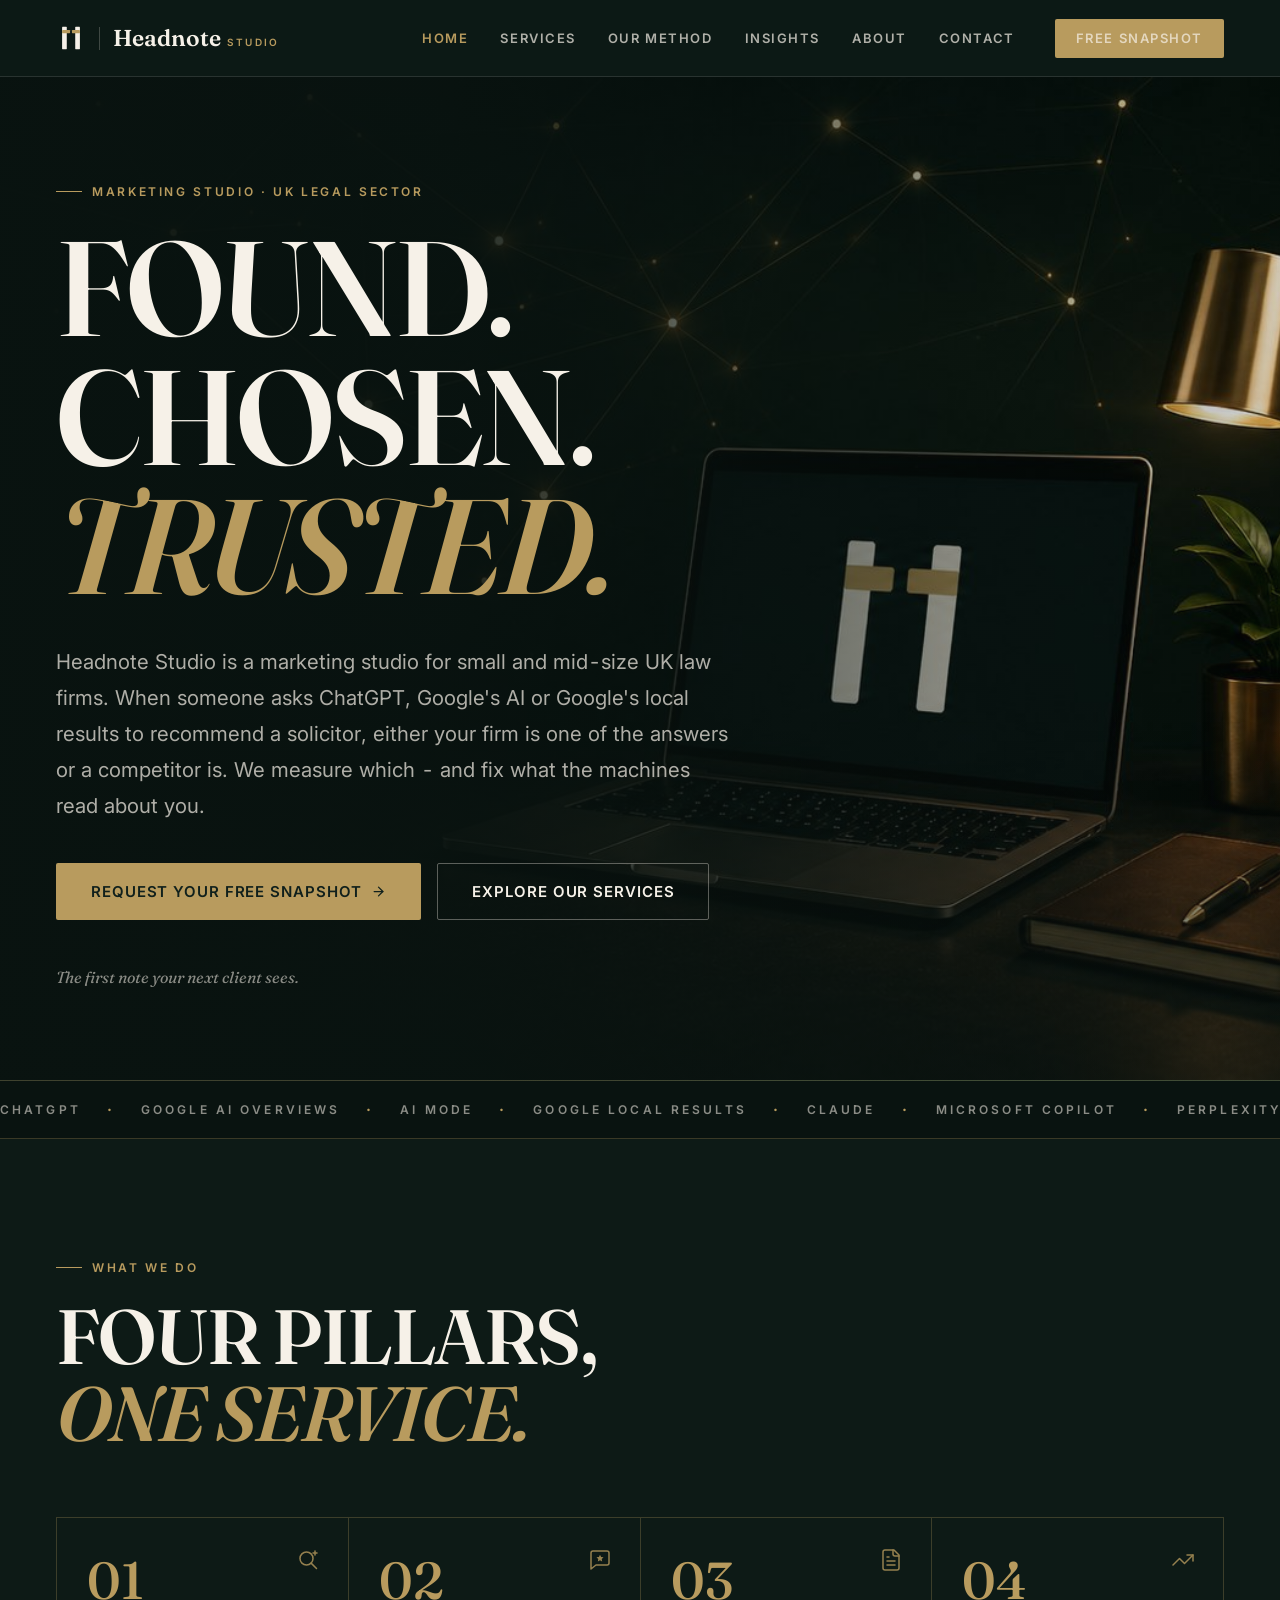
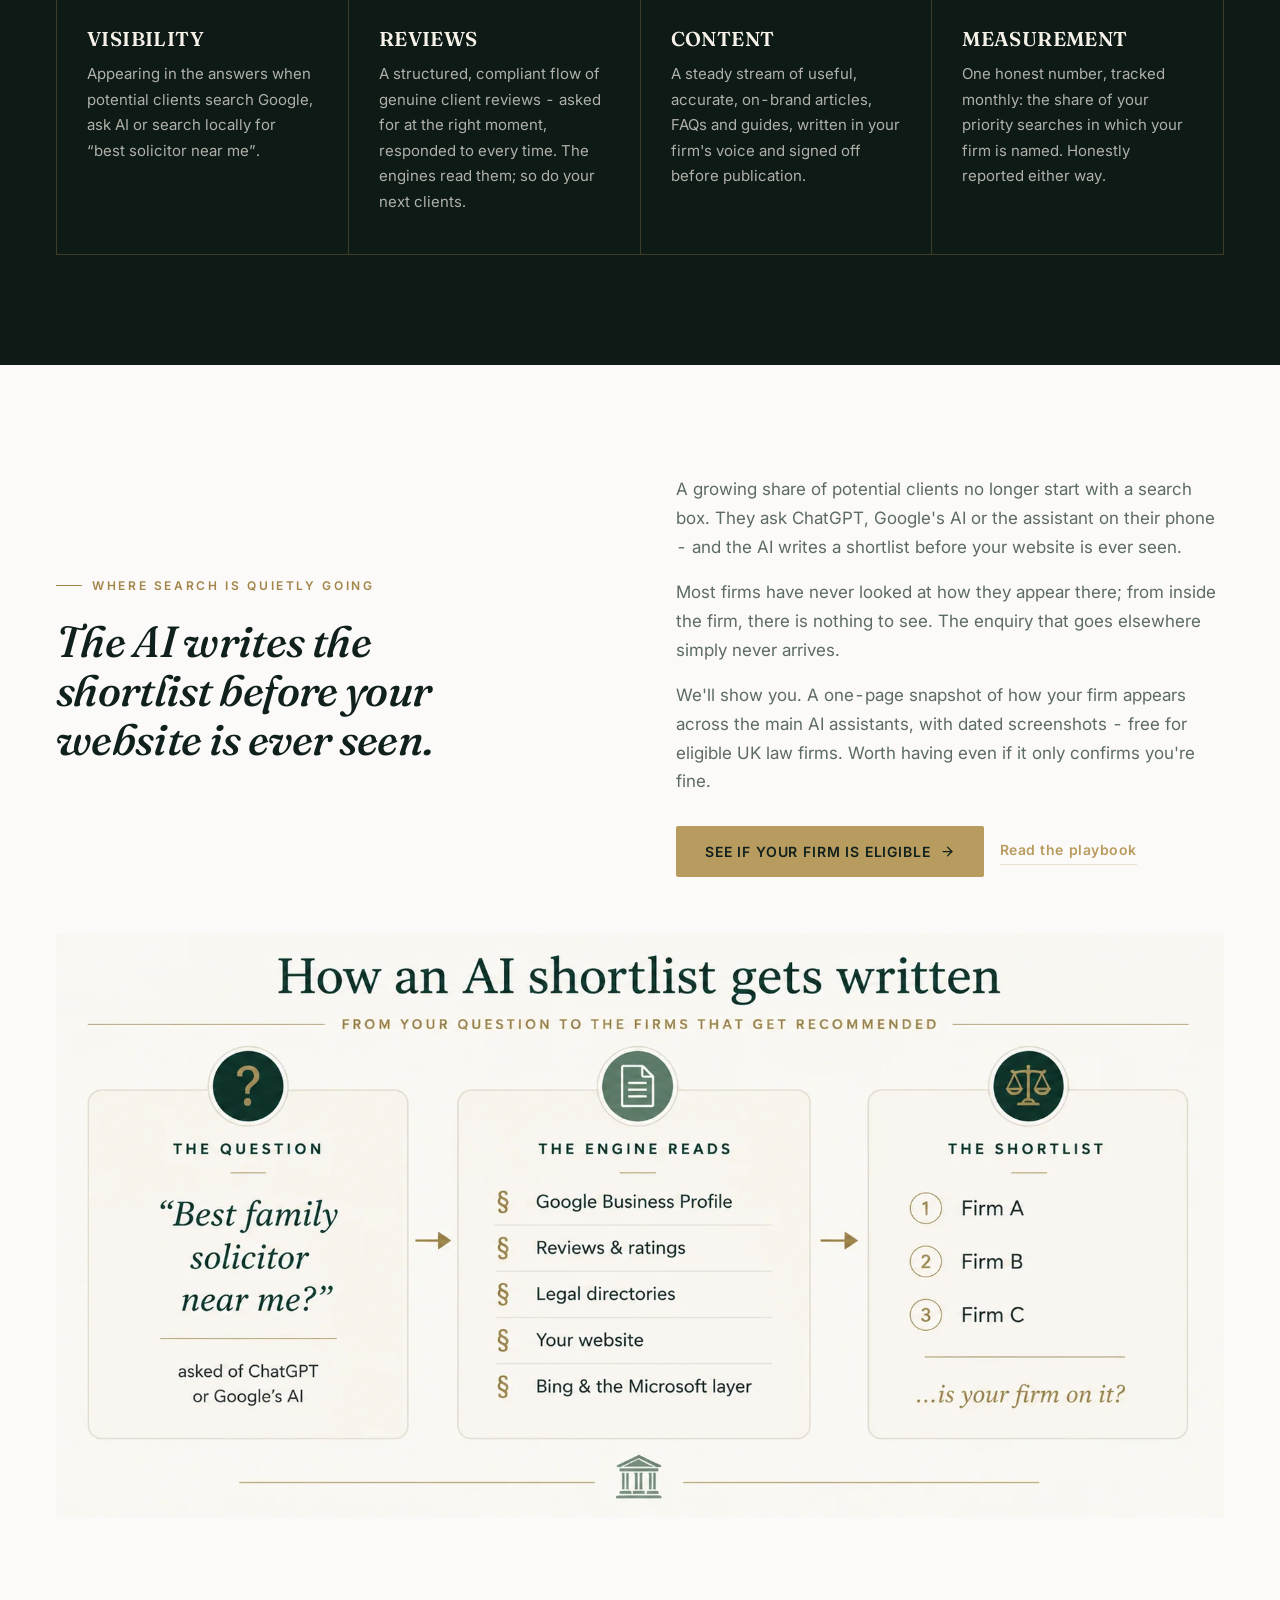
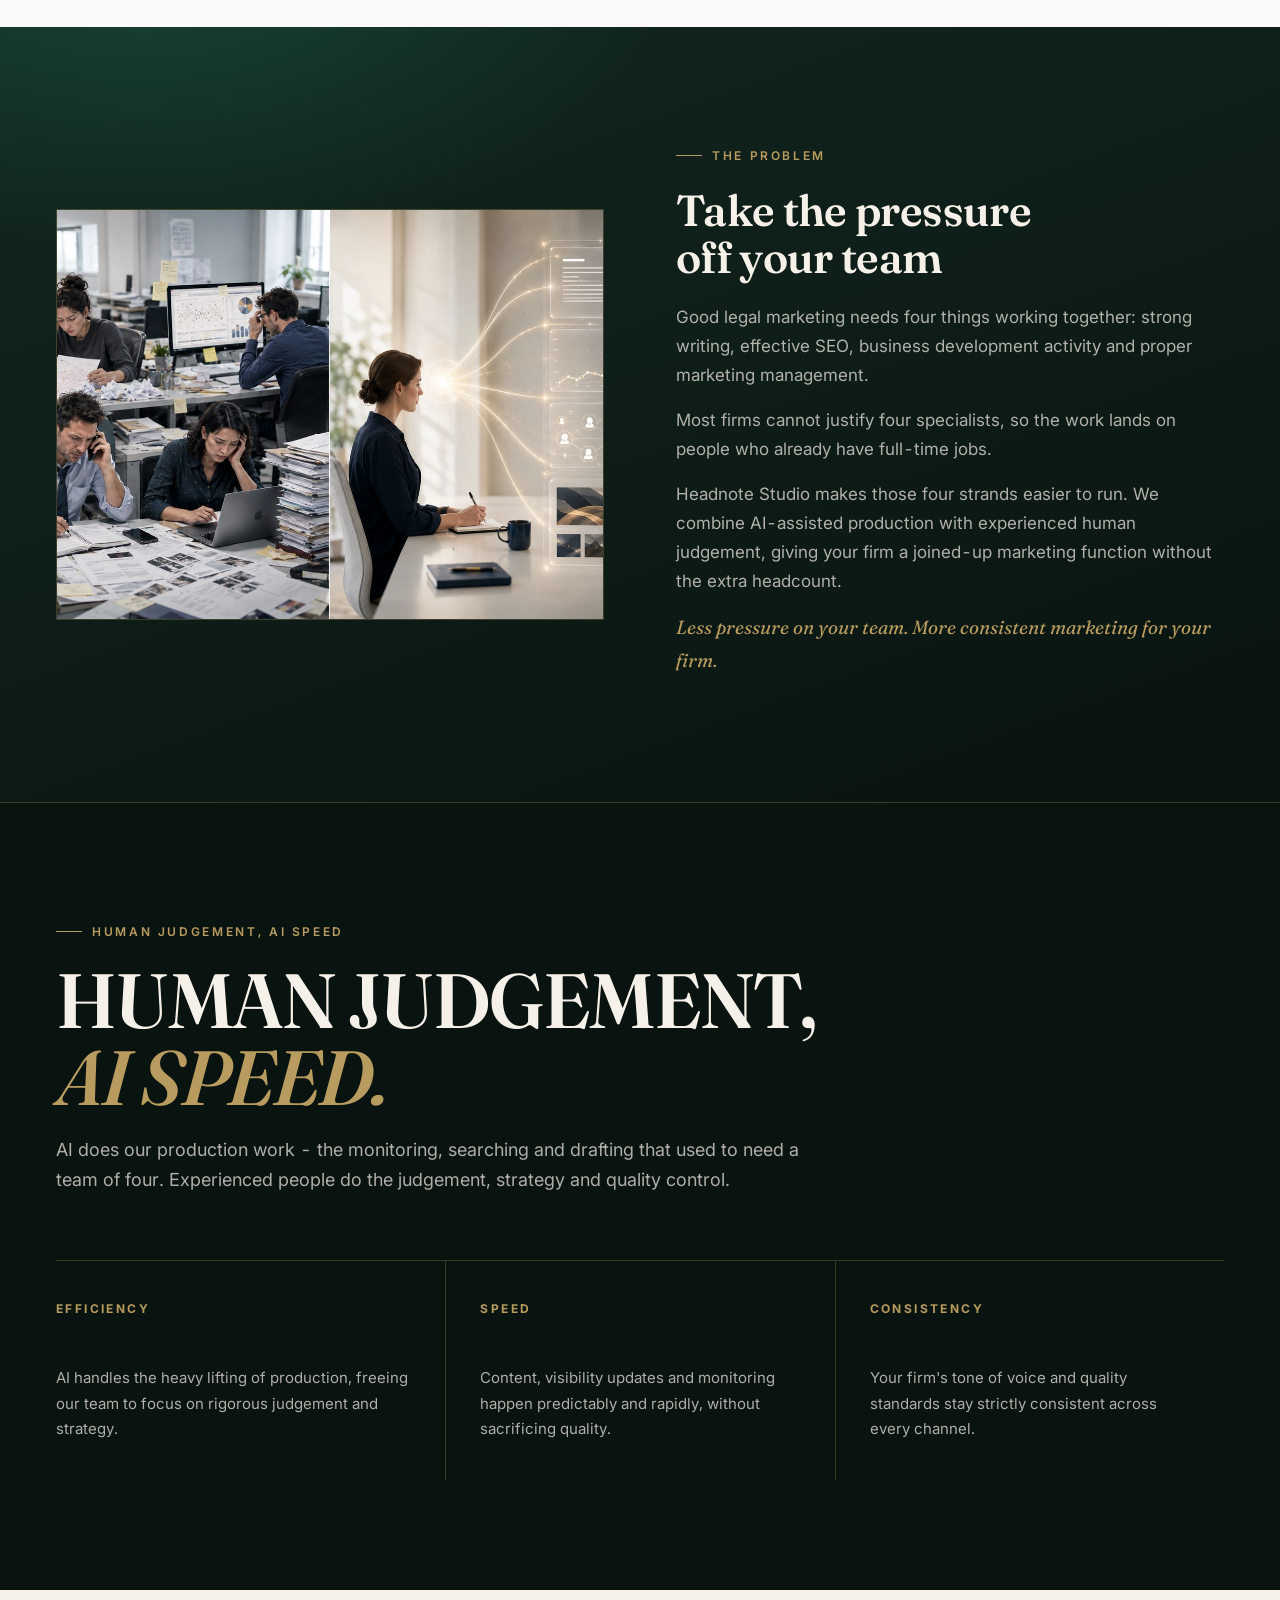
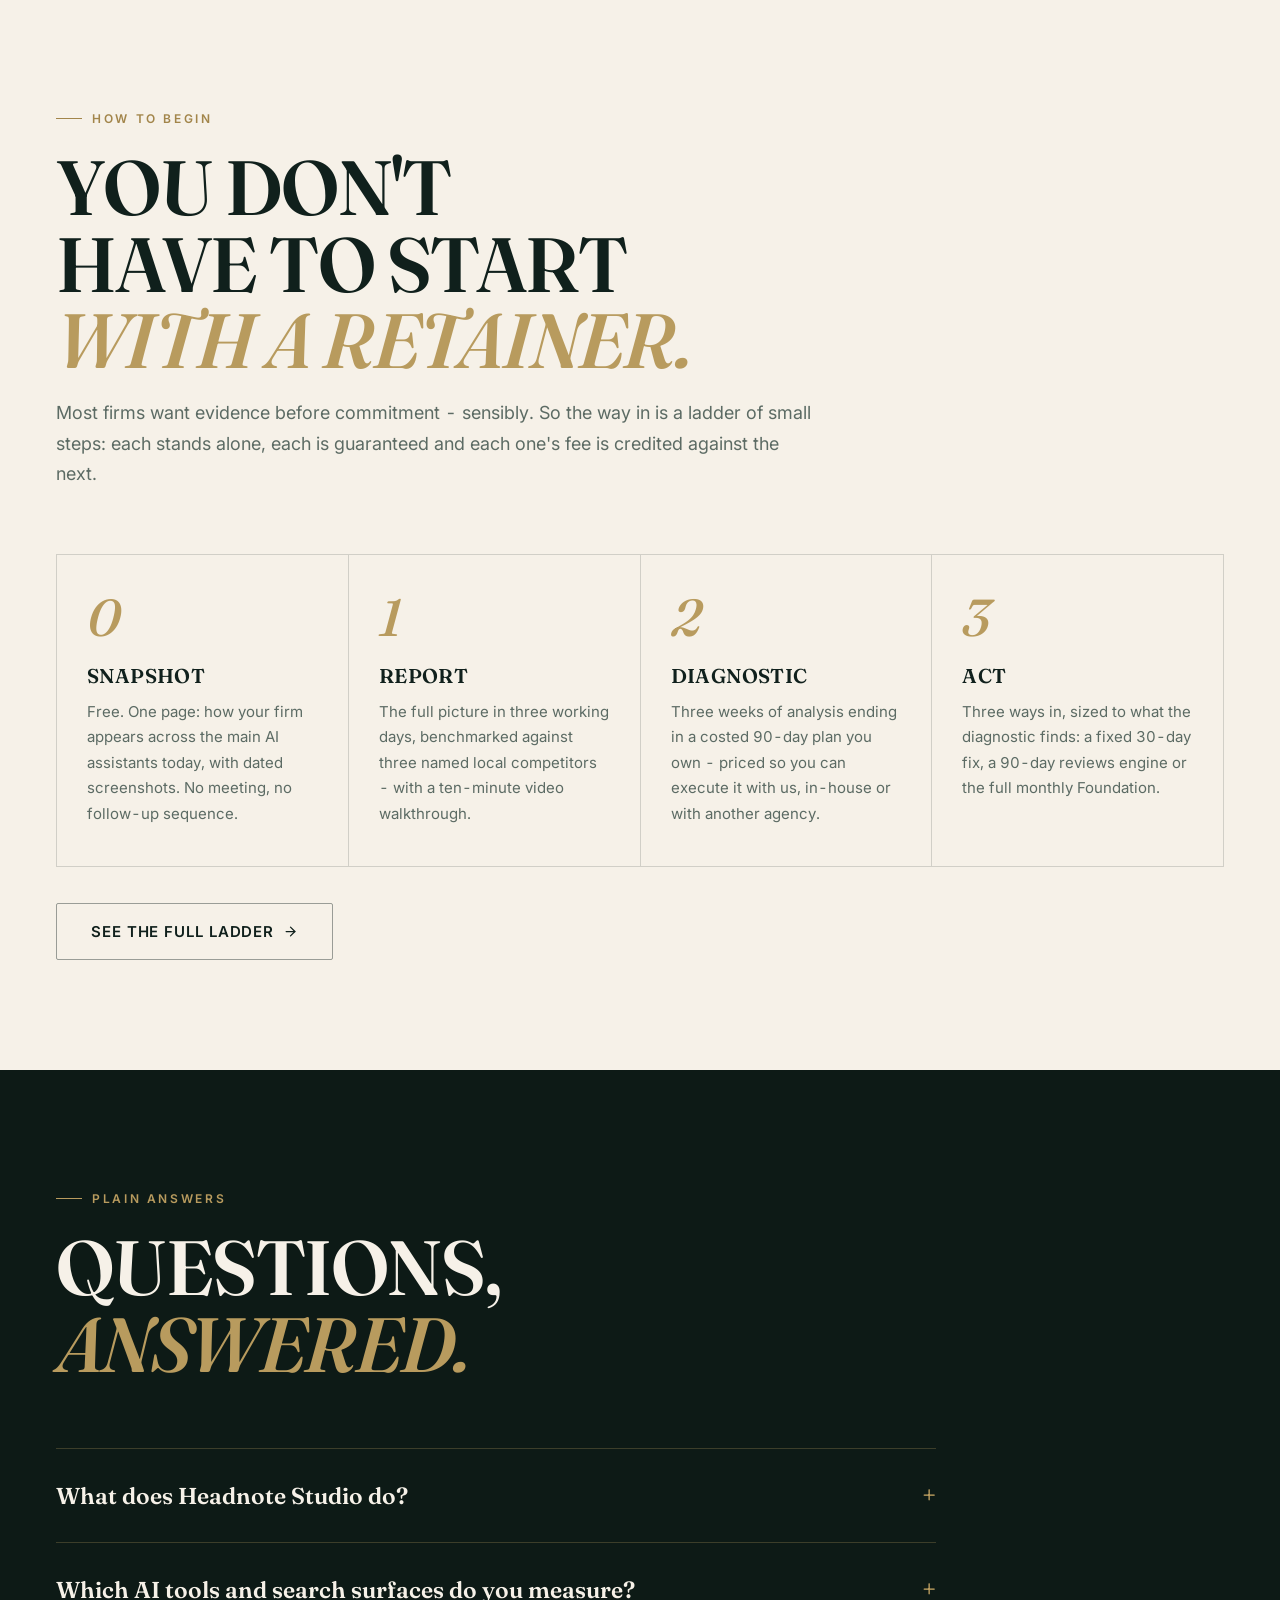
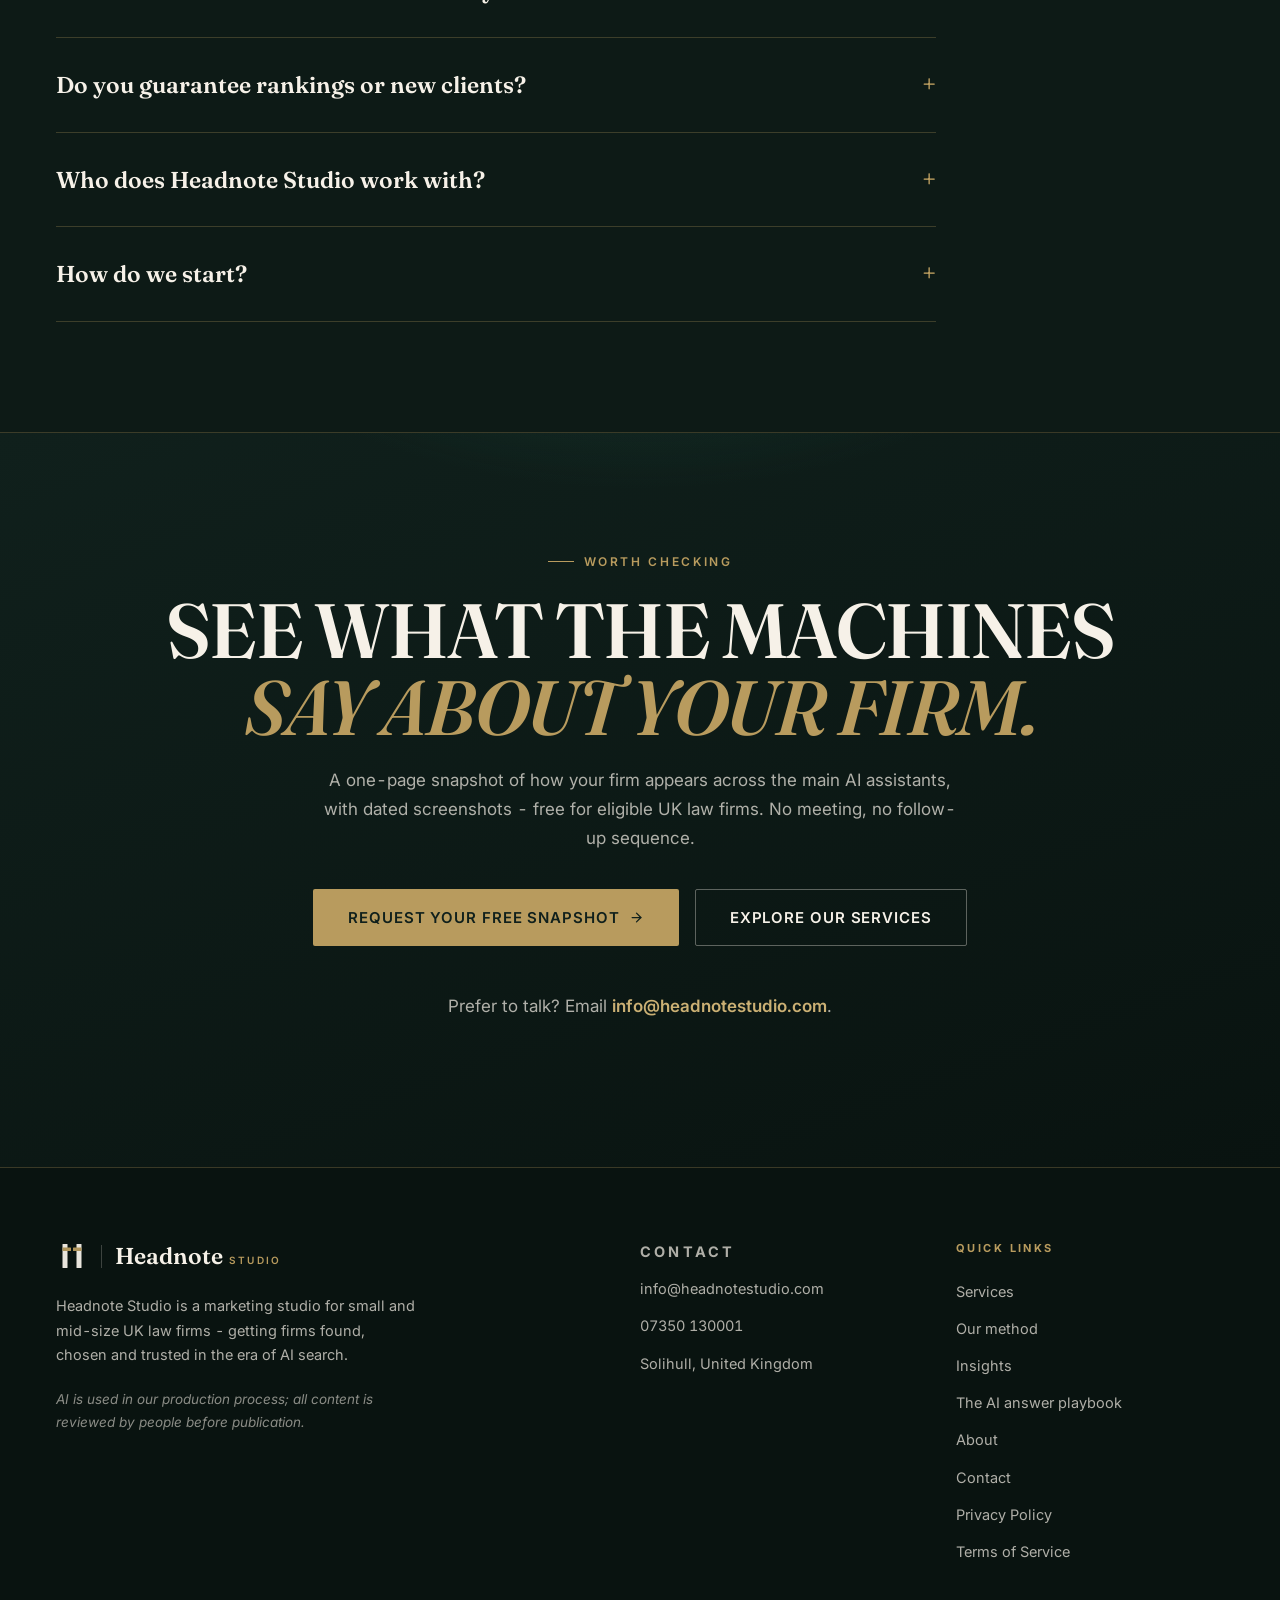
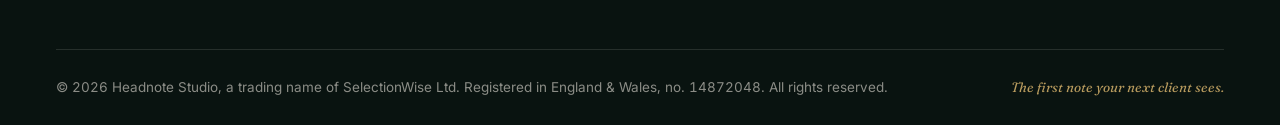
==== commit 28feace7: "Corrected shortlist graphic, playbook infographic download live, new OG card" ====
--- a/index.html
+++ b/index.html
@@ -206,7 +206,7 @@
         </div>
       </div>
       <figure class="figure figure-img figure-flush reveal">
-        <img src="images/how-ai-shortlists-get-written-2.webp" alt="How an AI shortlist gets written - from question to shortlist in seconds: a question, best family solicitor near me, is asked of ChatGPT or Google's AI; the engine reads your Google Business Profile, reviews and ratings, legal directories, your website and the Bing/Microsoft layer; it answers with a shortlist of three firms. Is your firm on it? Be visible, be trusted, be chosen." loading="lazy" width="1700" height="725">
+        <img src="images/how-ai-shortlists-get-written.webp" alt="How an AI shortlist gets written - from your question to the firms that get recommended: a question, best family solicitor near me, is asked of ChatGPT or Google's AI; the engine reads your Google Business Profile, reviews and ratings, legal directories, your website and the Bing and Microsoft layer; it answers with a shortlist of three firms. Is your firm on it?" loading="lazy" width="1700" height="850">
       </figure>
     </div>
   </section>
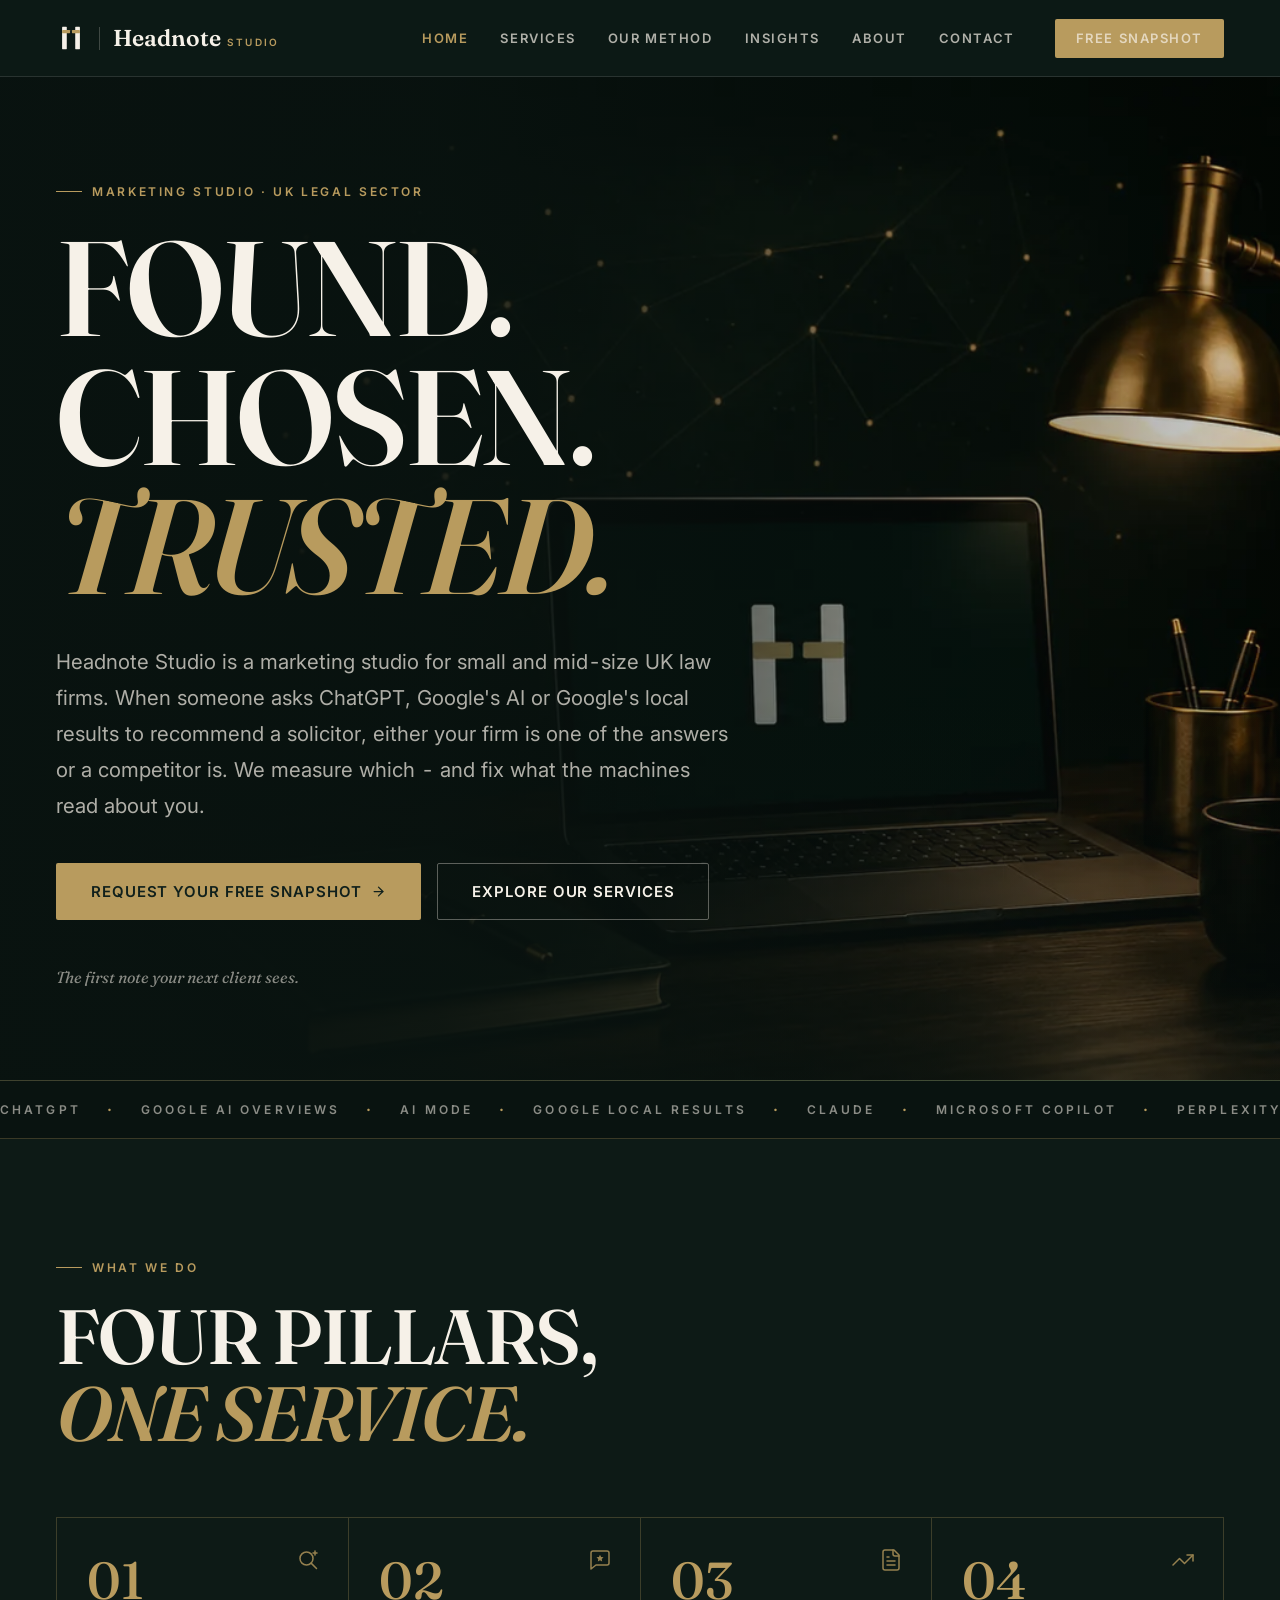
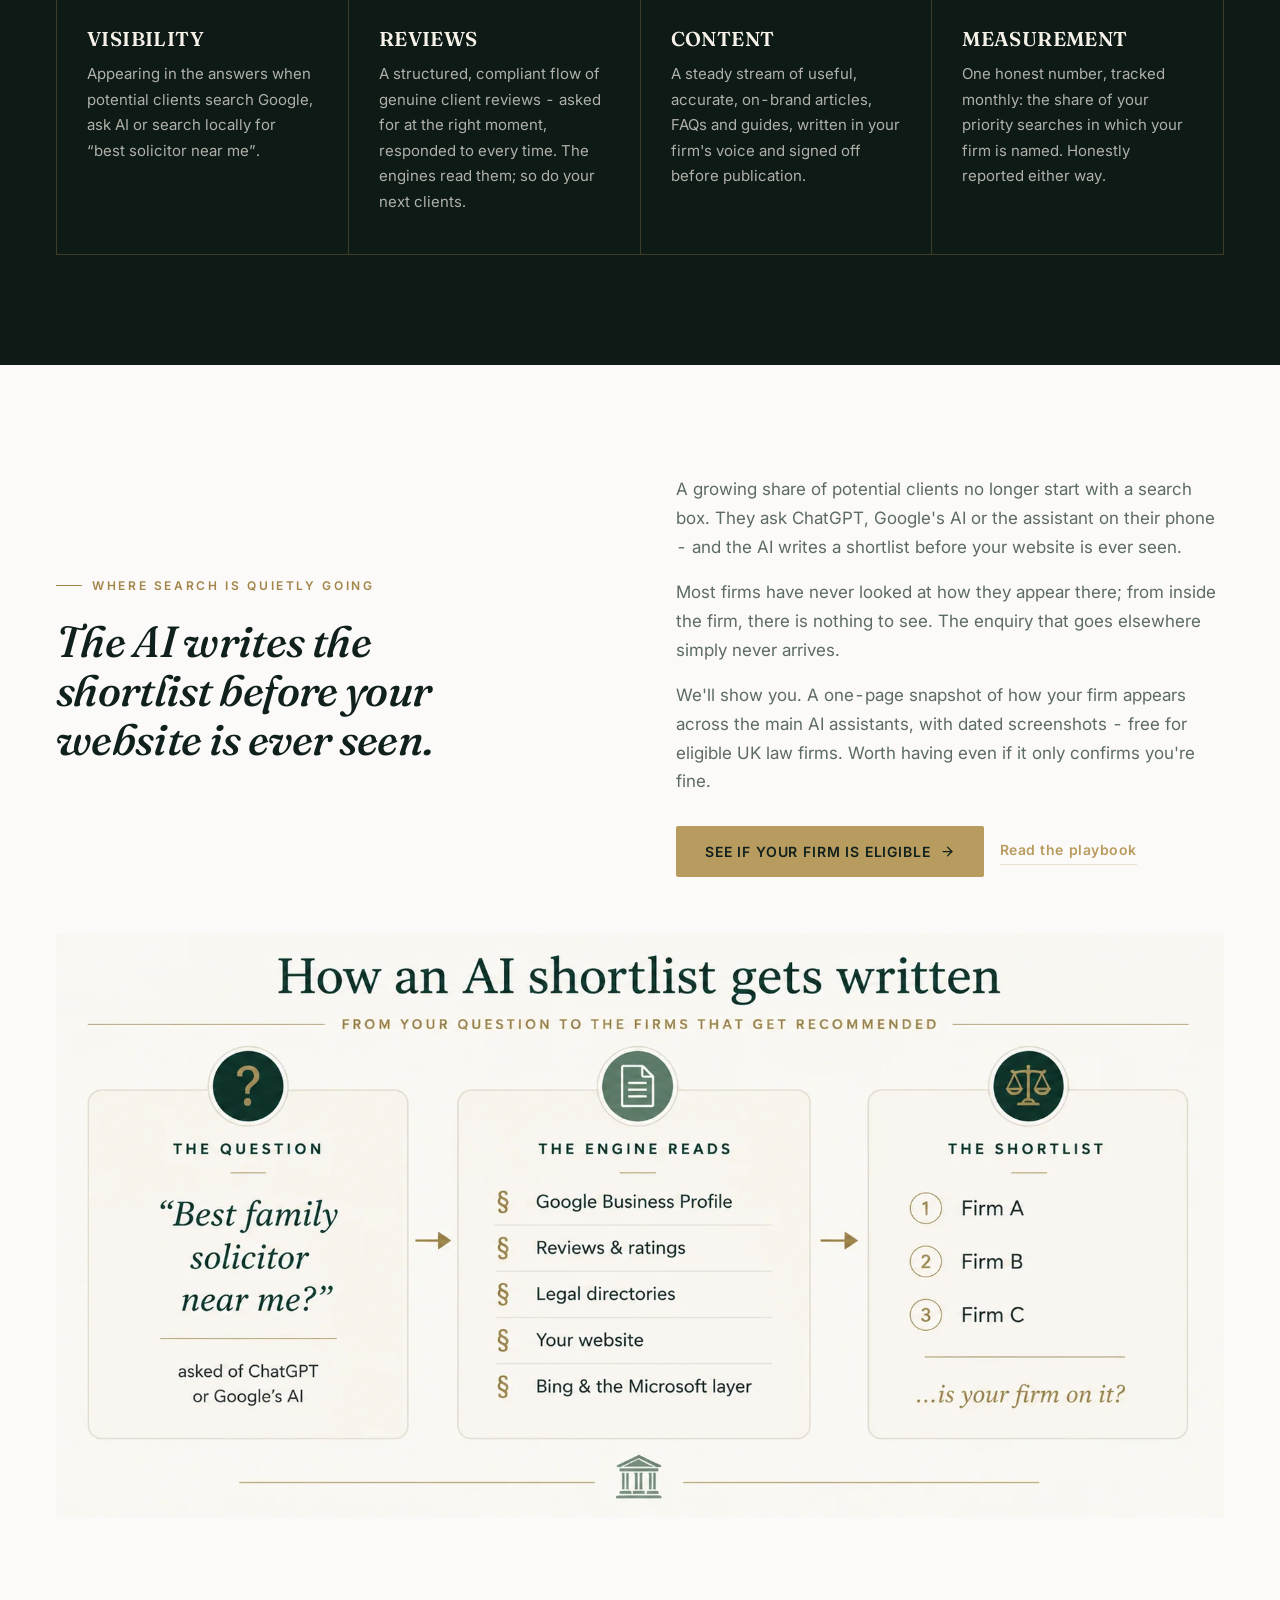
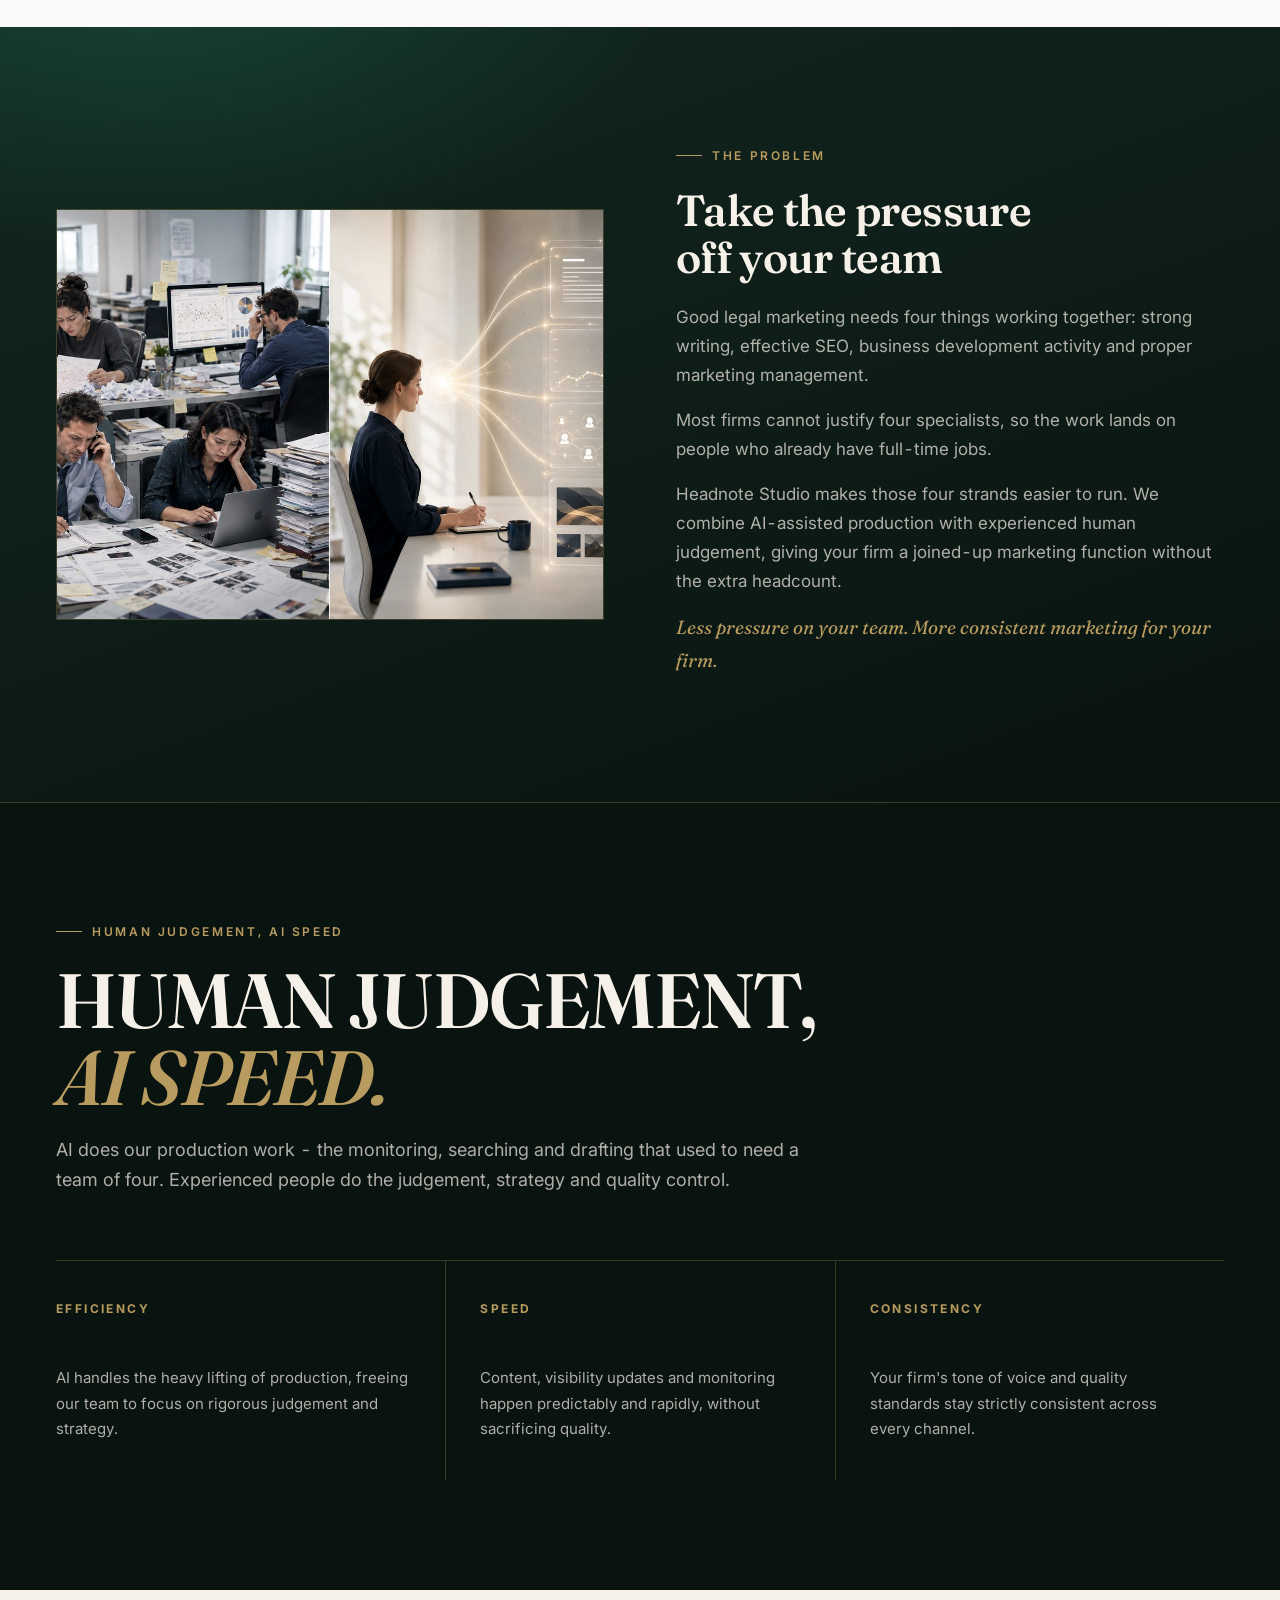
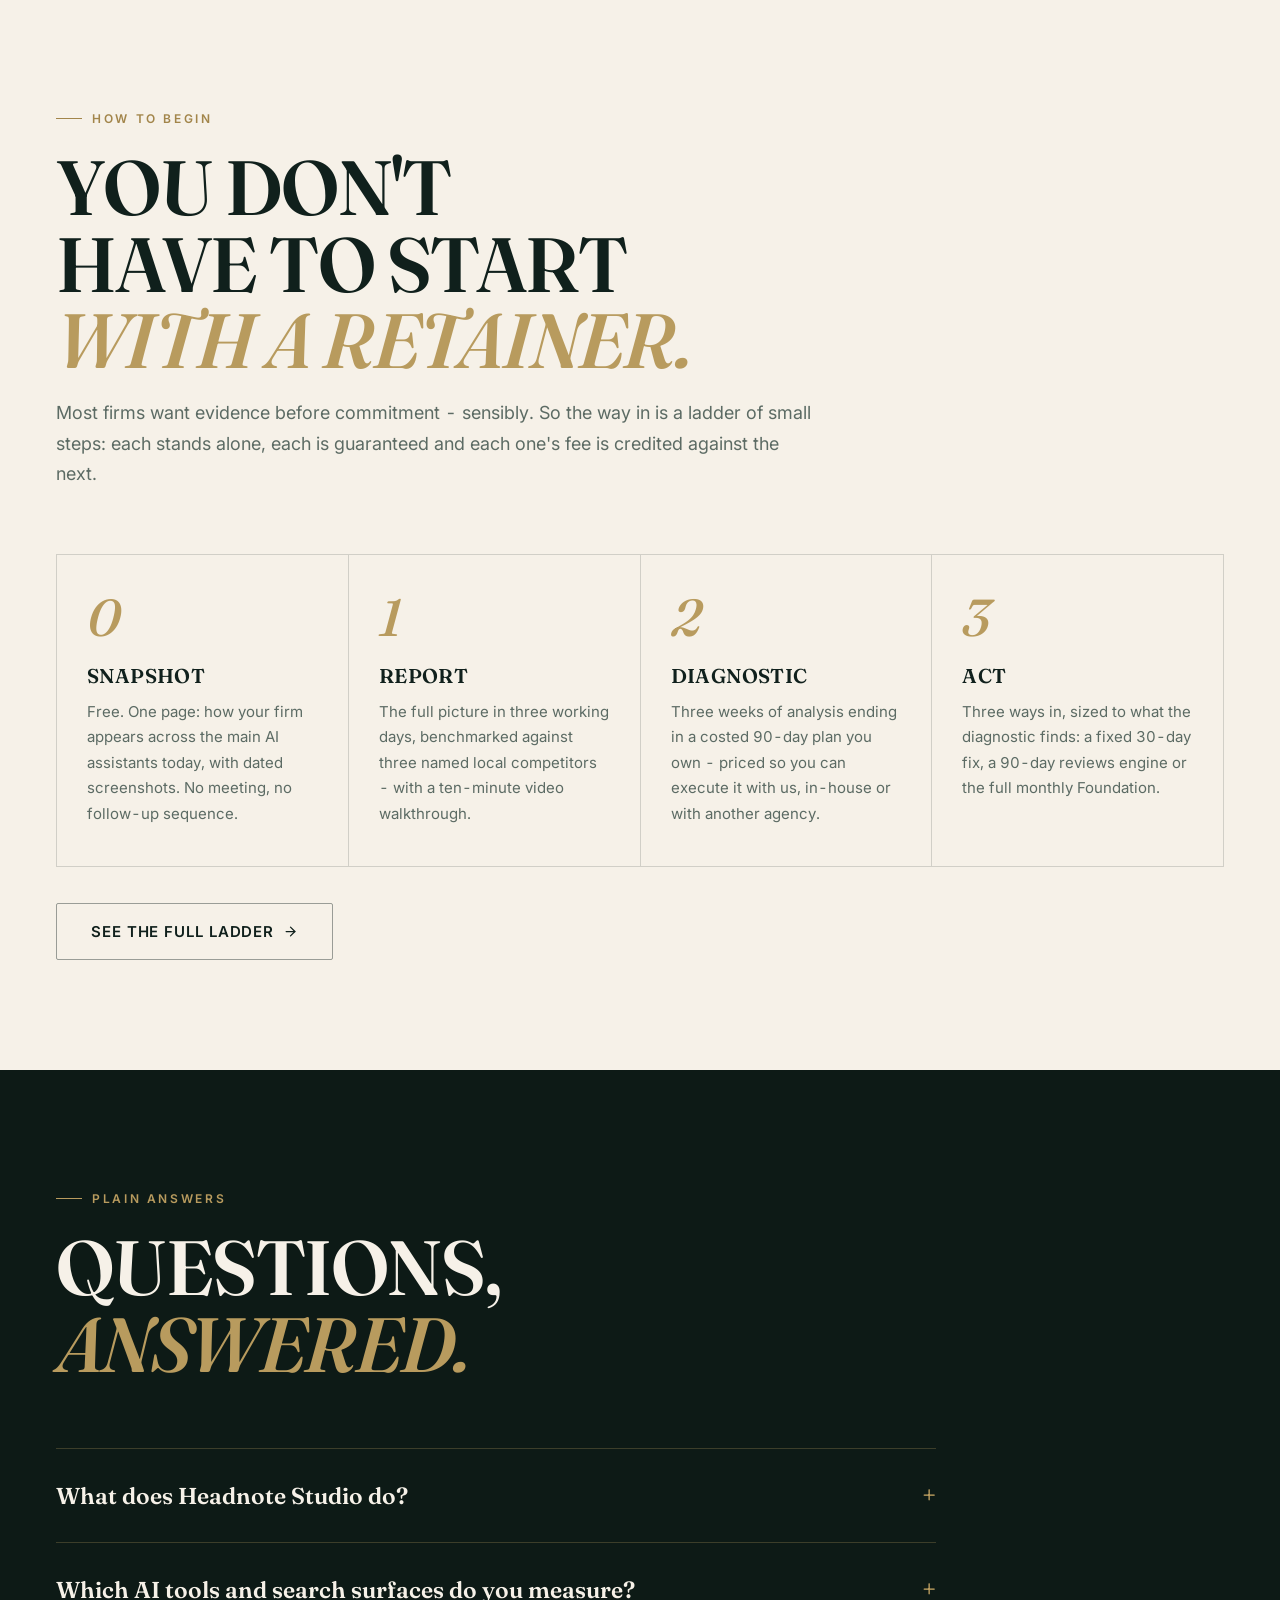
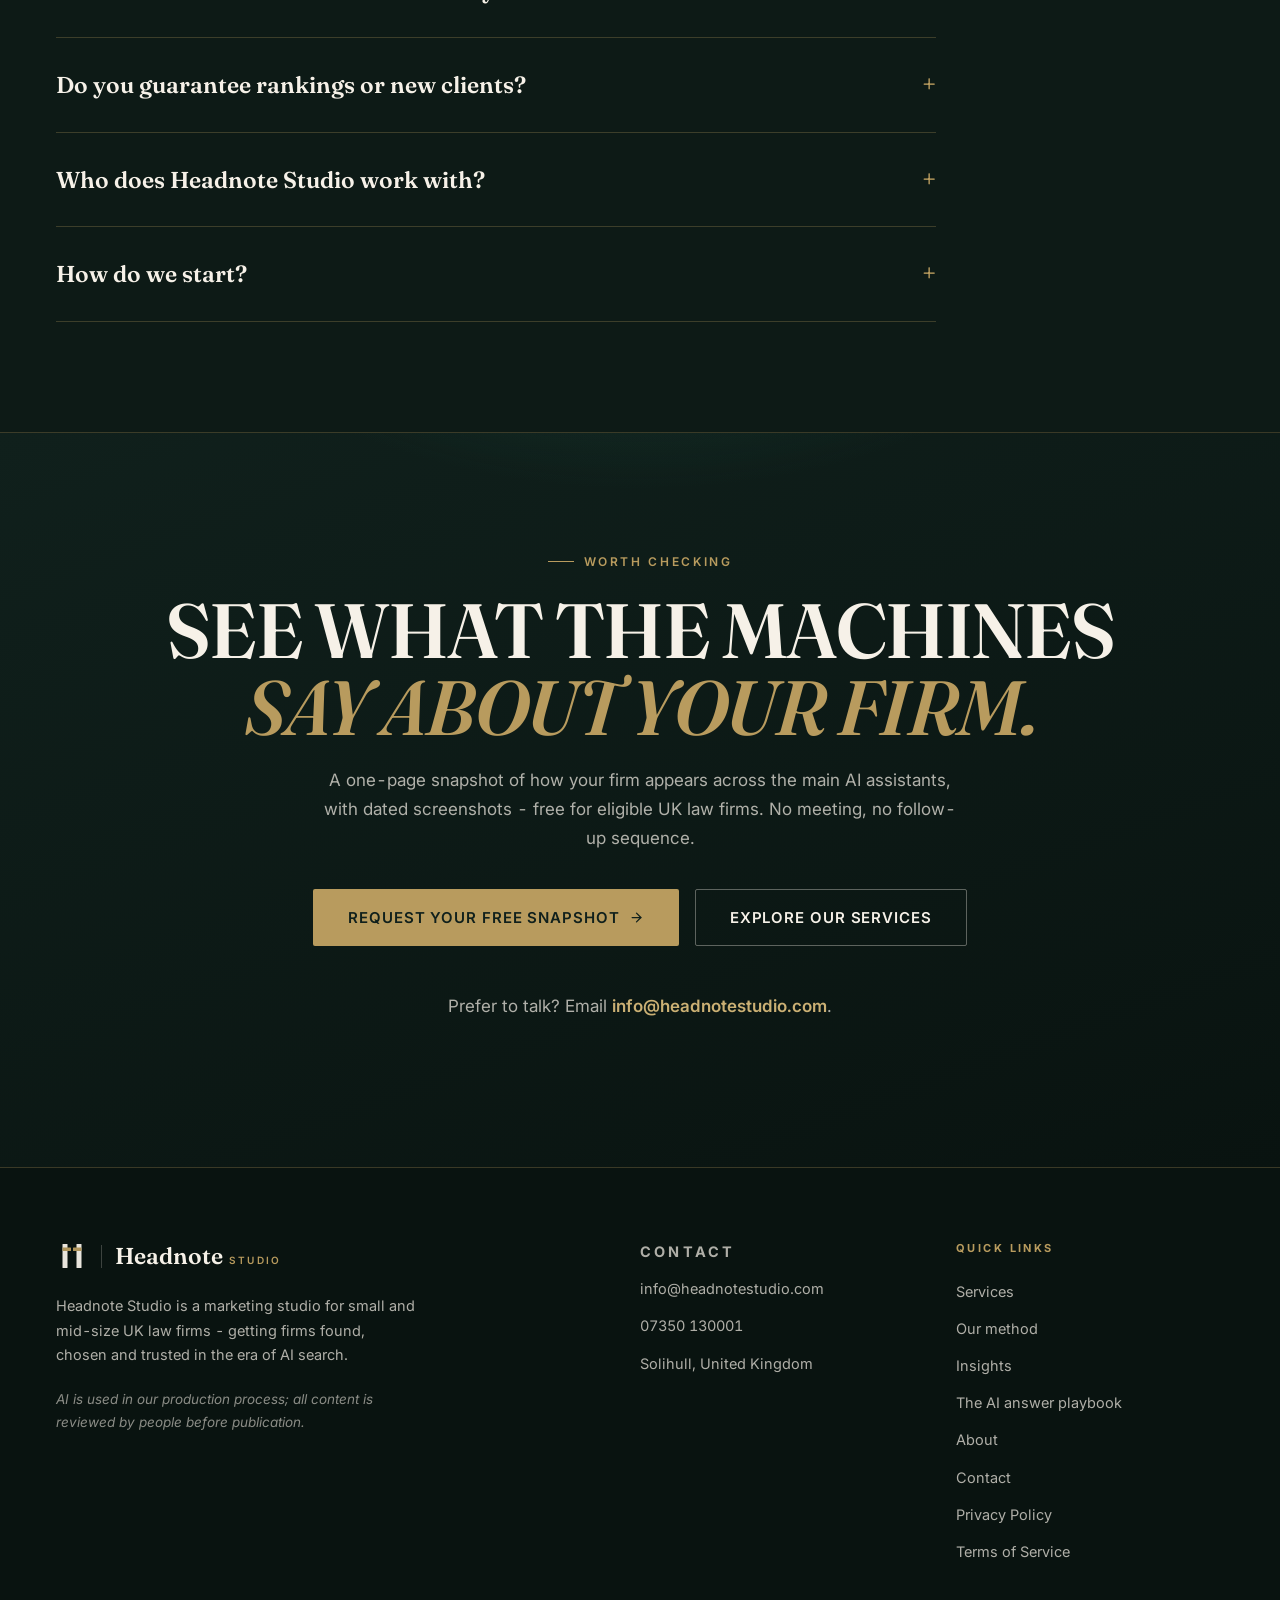
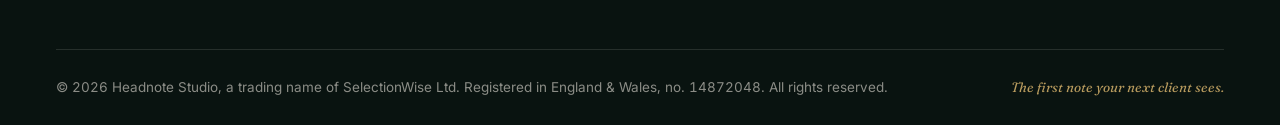
==== commit 12e53483: "Photographic hero series across all page headers, cache-bust v16" ====
--- a/index.html
+++ b/index.html
@@ -33,7 +33,7 @@
 <link rel="preconnect" href="https://fonts.gstatic.com" crossorigin>
 <link href="https://fonts.googleapis.com/css2?family=Fraunces:ital,opsz,wght@0,9..144,500;0,9..144,600;0,9..144,700;1,9..144,500;1,9..144,600&family=Inter:wght@400;500;600;700&display=swap" rel="stylesheet">
 
-<link rel="stylesheet" href="css/styles.css?v=15">
+<link rel="stylesheet" href="css/styles.css?v=16">
 
 <script type="application/ld+json">
 {
@@ -132,7 +132,7 @@
 <main>
   <!-- ════ HERO ════ -->
   <section class="hero has-media">
-    <img class="hero-bg" src="images/hero-ultrawide.jpg" alt="" aria-hidden="true">
+    <img class="hero-bg" src="images/hero-home.webp" alt="" aria-hidden="true">
     <div class="hero-overlay" aria-hidden="true"></div>
     <div class="container">
       <div class="hero-inner" style="max-width:680px;">
@@ -374,6 +374,6 @@
   </div>
 </footer>
 
-<script src="js/main.js?v=15"></script>
+<script src="js/main.js?v=16"></script>
 </body>
 </html>
--- a/css/styles.css
+++ b/css/styles.css
@@ -469,3 +469,7 @@
 .svc-ic svg { width: 100%; height: 100%; }
 .cta-band .cta-mail { margin-top: 46px; }
 .insights-grid { grid-template-columns: repeat(2, 1fr); max-width: 920px; }
+
+/* ── Photographic interior heroes ── */
+.page-hero.has-media { min-height: 500px; display: flex; align-items: center; }
+.page-hero.has-media .hero-bg { object-position: 74% center; }
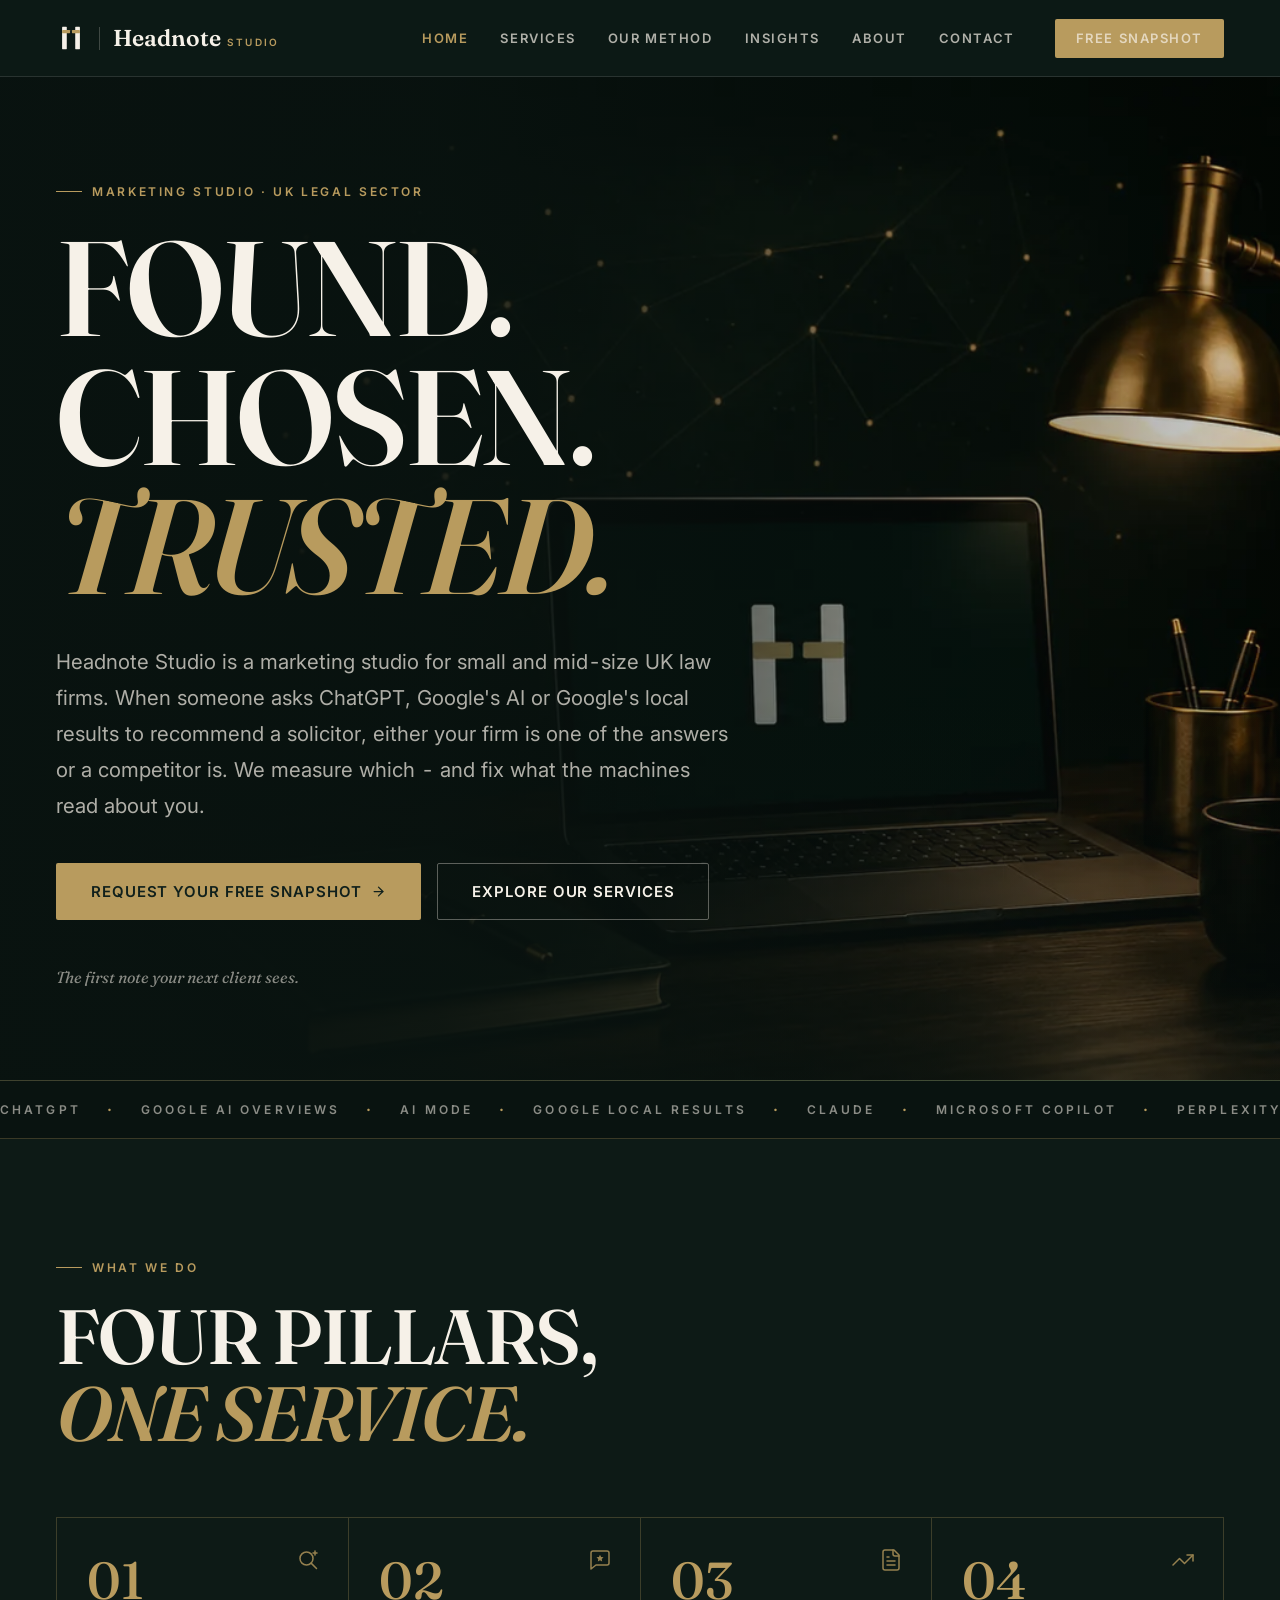
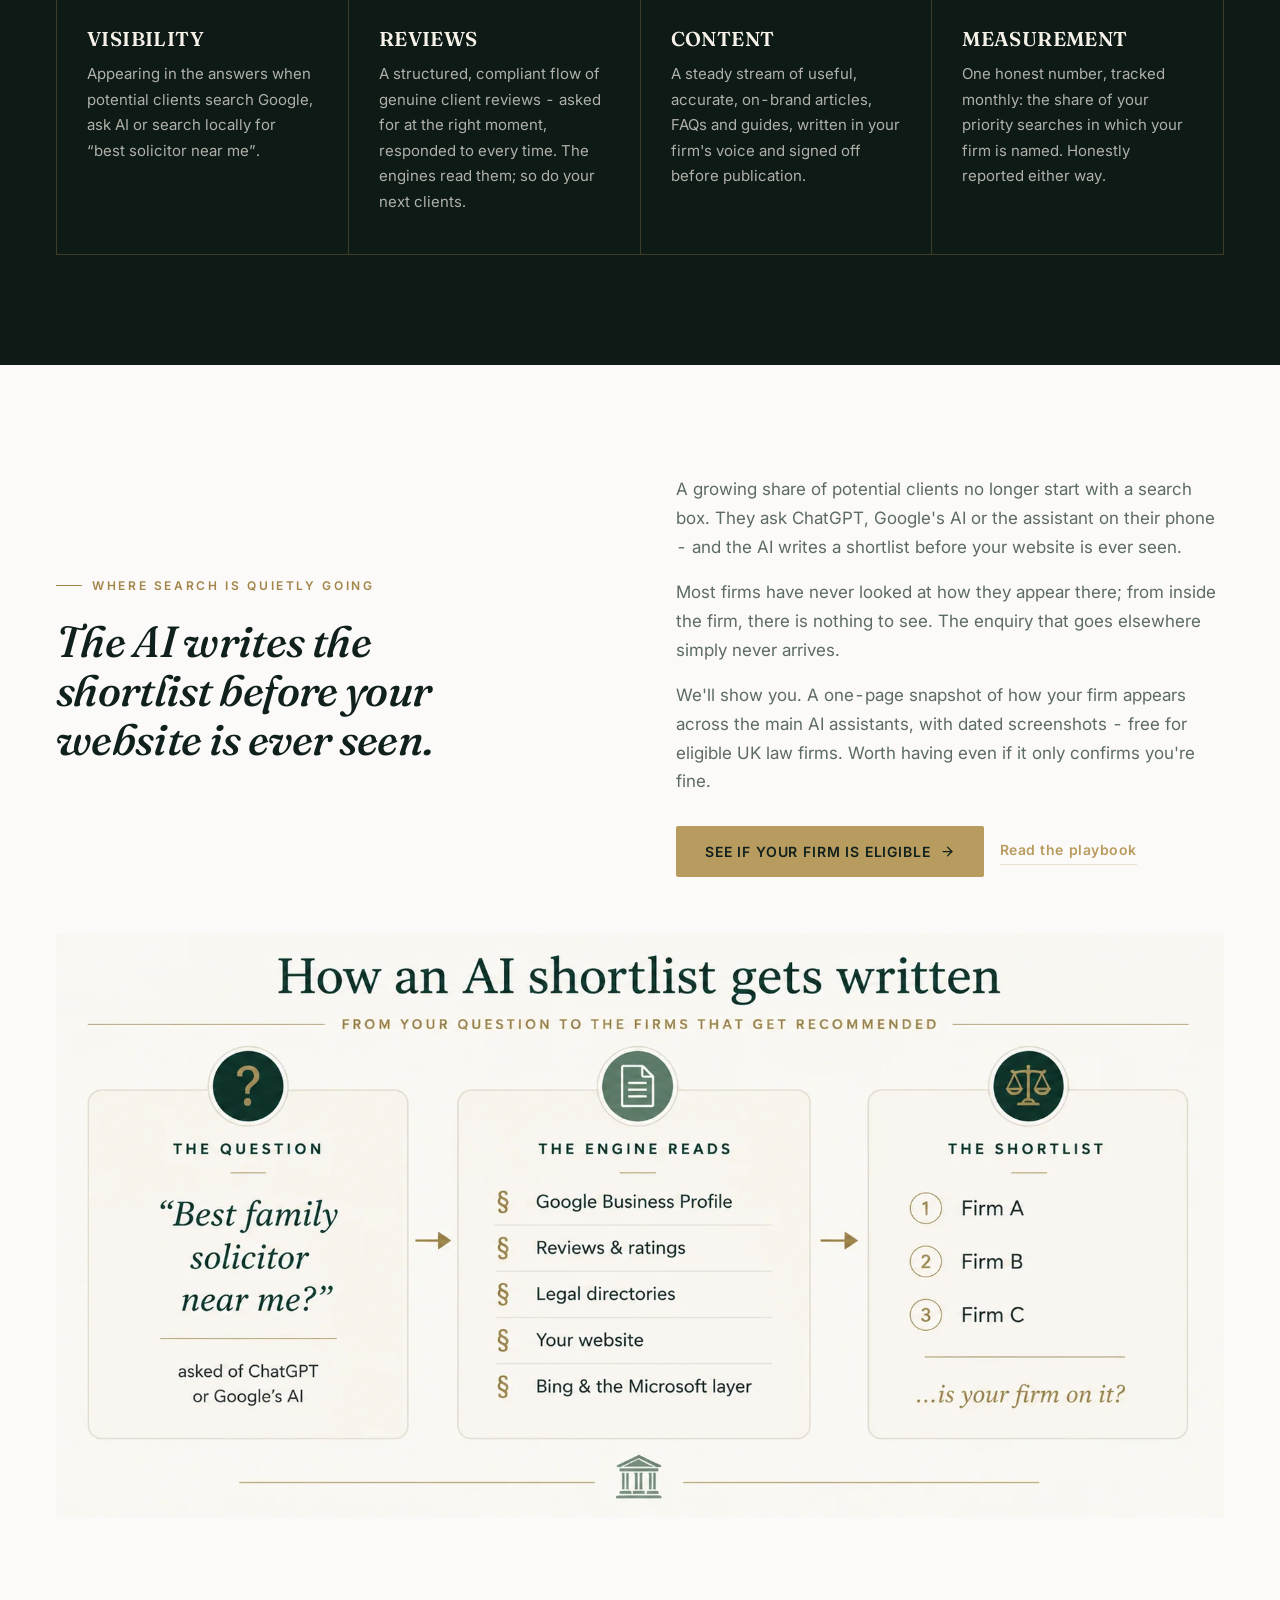
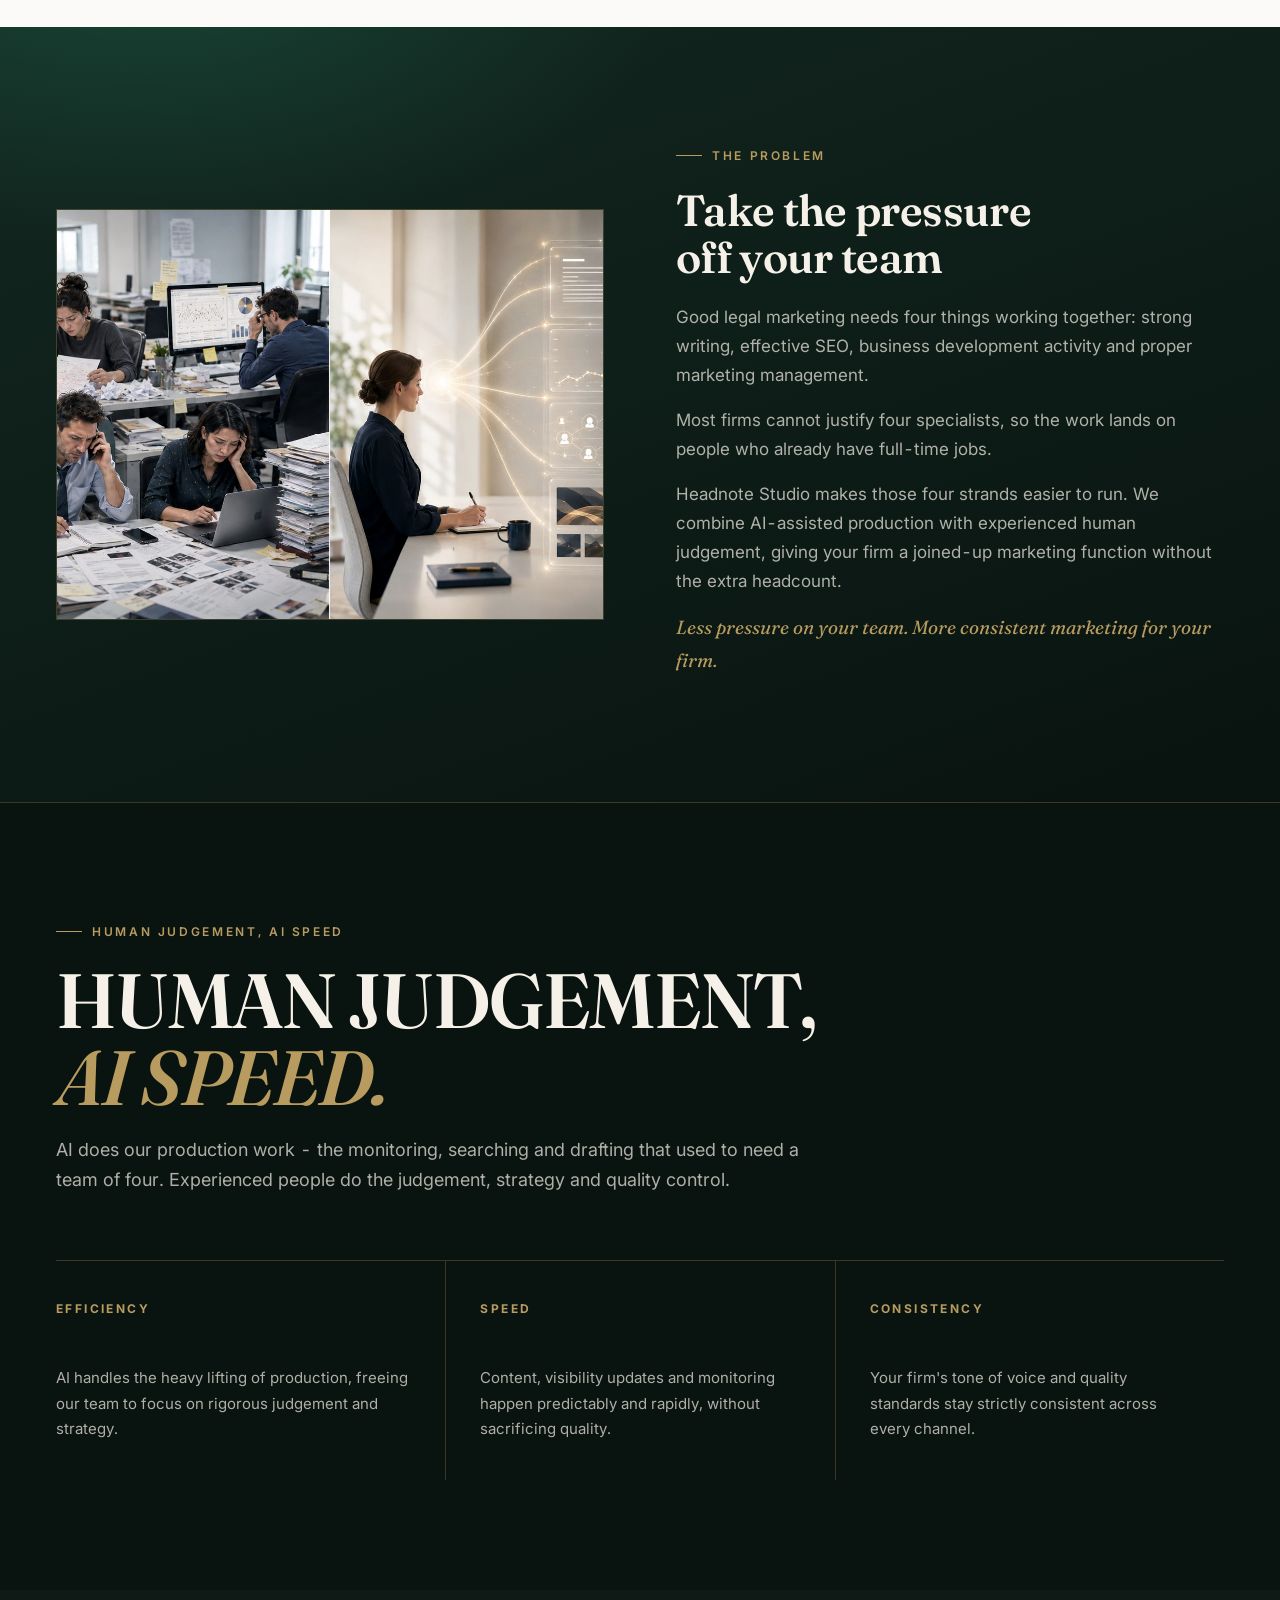
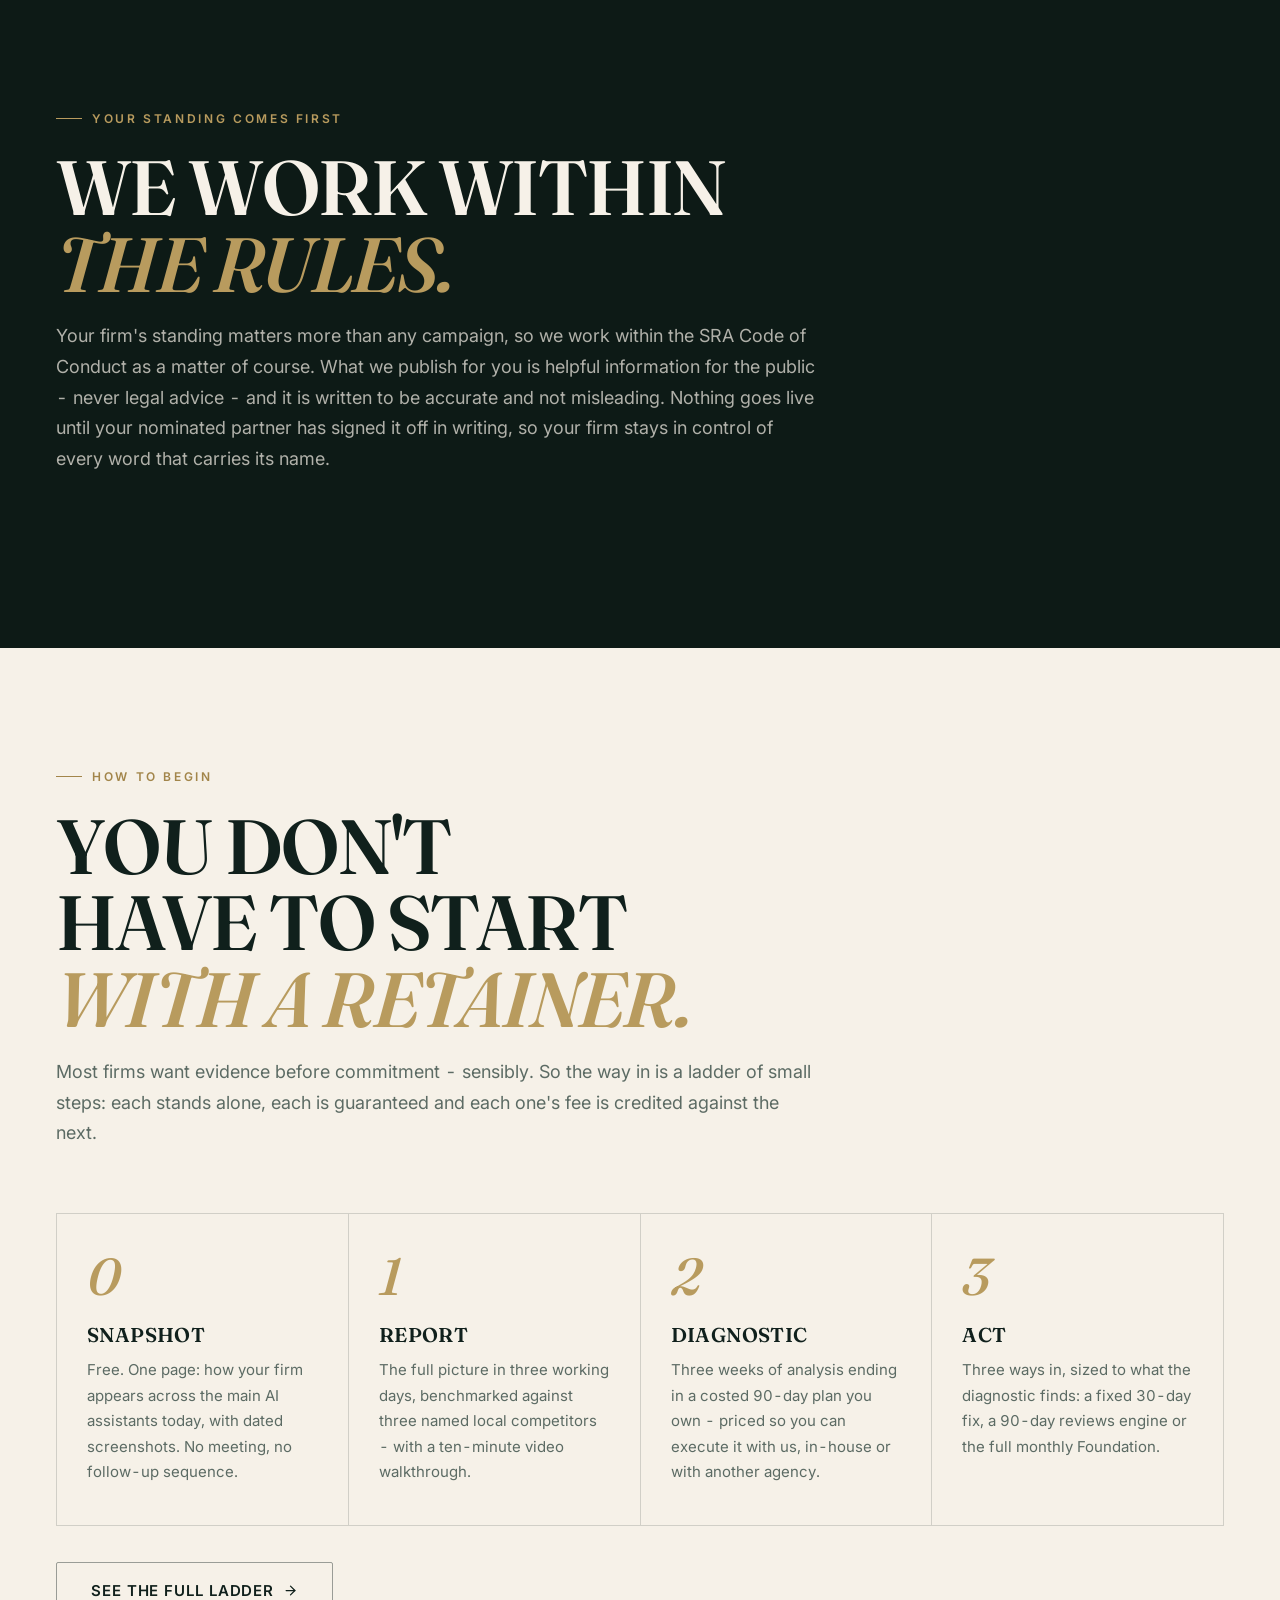
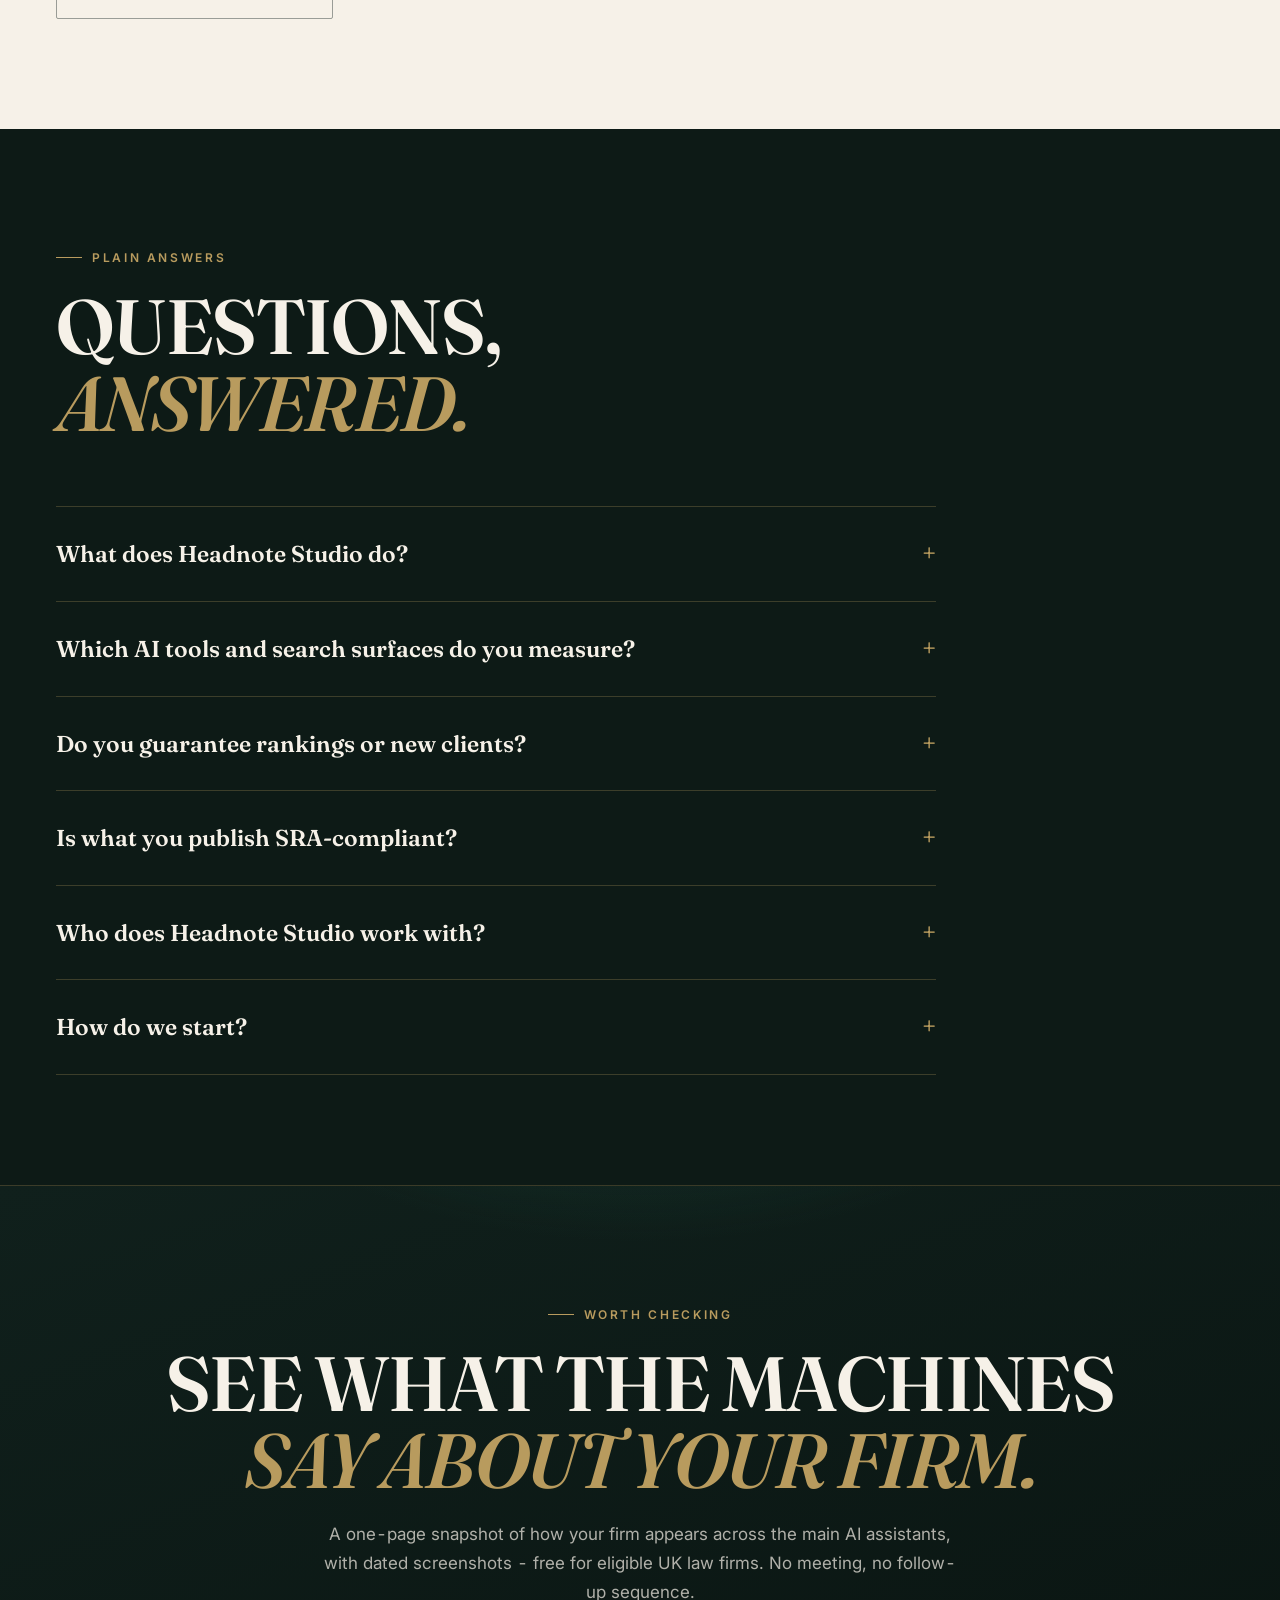
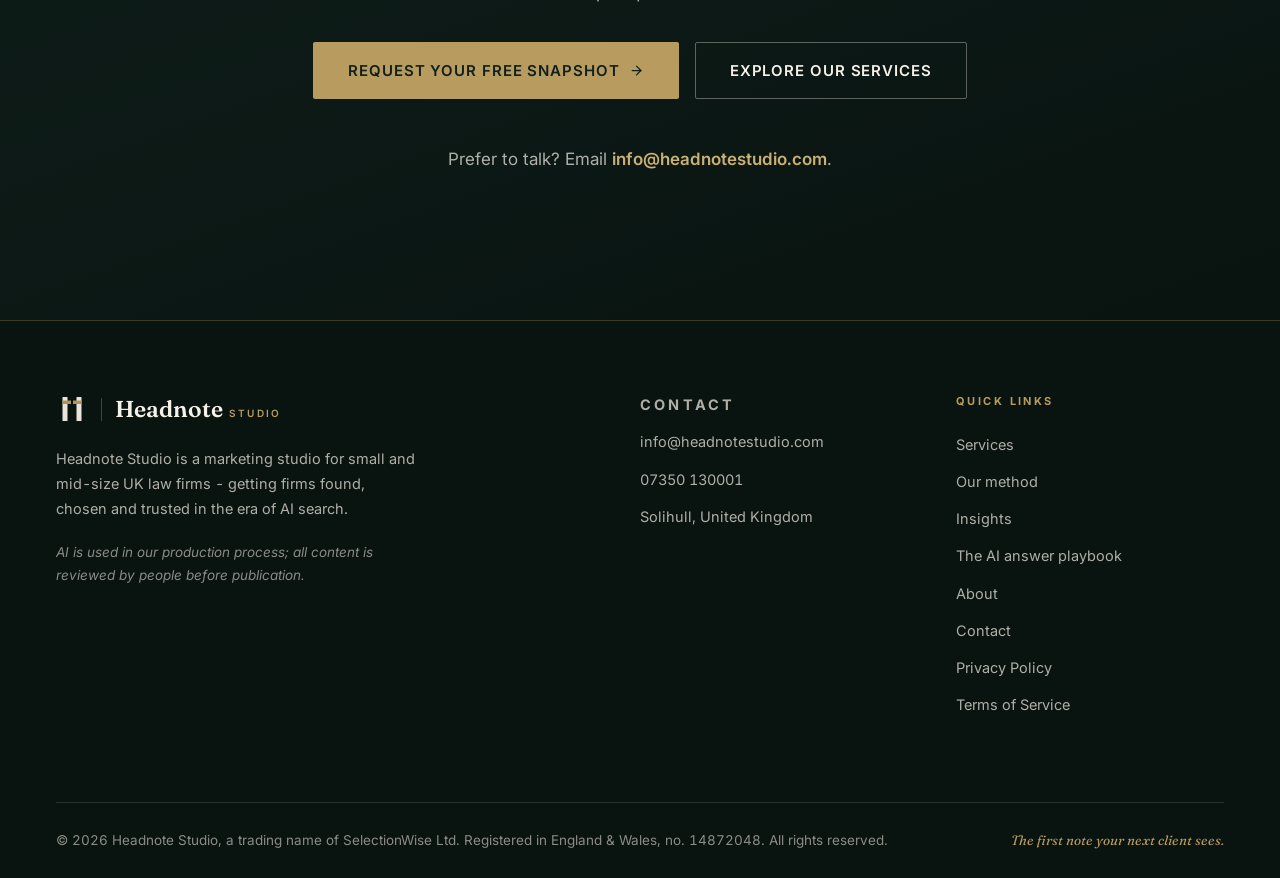
==== commit 92f473a8: "Add SRA-reassurance strand: reassurance block on home/services/method + homepage FAQ item (informati" ====
--- a/index.html
+++ b/index.html
@@ -92,6 +92,11 @@
       },
       {
         "@type": "Question",
+        "name": "Is what you publish SRA-compliant?",
+        "acceptedAnswer": { "@type": "Answer", "text": "We are a marketing studio, not a law firm, so we are not SRA-authorised - but we work within the SRA Code of Conduct and build everything around it. What we publish for you is information for the public, never legal advice, and it is written to be accurate and not misleading. Your nominated partner signs off every piece before it publishes, so your firm keeps full control of its own regulatory position." }
+      },
+      {
+        "@type": "Question",
         "name": "Who does Headnote Studio work with?",
         "acceptedAnswer": { "@type": "Answer", "text": "Small and mid-size UK law firms serving individuals and businesses in their local area - typically in conveyancing, wills and probate, family law, employment law and dispute resolution. We work exclusively with the legal sector." }
       },
@@ -255,6 +260,17 @@
     </div>
   </section>
 
+  <!-- ════ SRA REASSURANCE ════ -->
+  <section class="section">
+    <div class="container">
+      <div class="section-head reveal" style="max-width:760px;">
+        <span class="eyebrow">Your standing comes first</span>
+        <h2 class="display-md">We work within<br><span class="accent-i">the rules.</span></h2>
+        <p style="margin-top:18px;">Your firm's standing matters more than any campaign, so we work within the SRA Code of Conduct as a matter of course. What we publish for you is helpful information for the public - never legal advice - and it is written to be accurate and not misleading. Nothing goes live until your nominated partner has signed it off in writing, so your firm stays in control of every word that carries its name.</p>
+      </div>
+    </div>
+  </section>
+
   <!-- ════ LADDER TEASER (cream) ════ -->
   <section class="section band-cream">
     <div class="container">
@@ -310,6 +326,10 @@
         <details>
           <summary>Do you guarantee rankings or new clients?</summary>
           <div class="faq-a"><p>No - and we would suggest being wary of anyone who does. No one controls Google's AI or ChatGPT. Where we offer guarantees, they are refunds of our own fee against work we control, judged from a dated baseline. Measurable work, honestly reported.</p></div>
+        </details>
+        <details>
+          <summary>Is what you publish SRA-compliant?</summary>
+          <div class="faq-a"><p>We are a marketing studio, not a law firm, so we are not SRA-authorised - but we work within the SRA Code of Conduct and build everything around it. What we publish for you is information for the public, never legal advice, and it is written to be accurate and not misleading. Your nominated partner signs off every piece before it publishes, so your firm keeps full control of its own regulatory position.</p></div>
         </details>
         <details>
           <summary>Who does Headnote Studio work with?</summary>
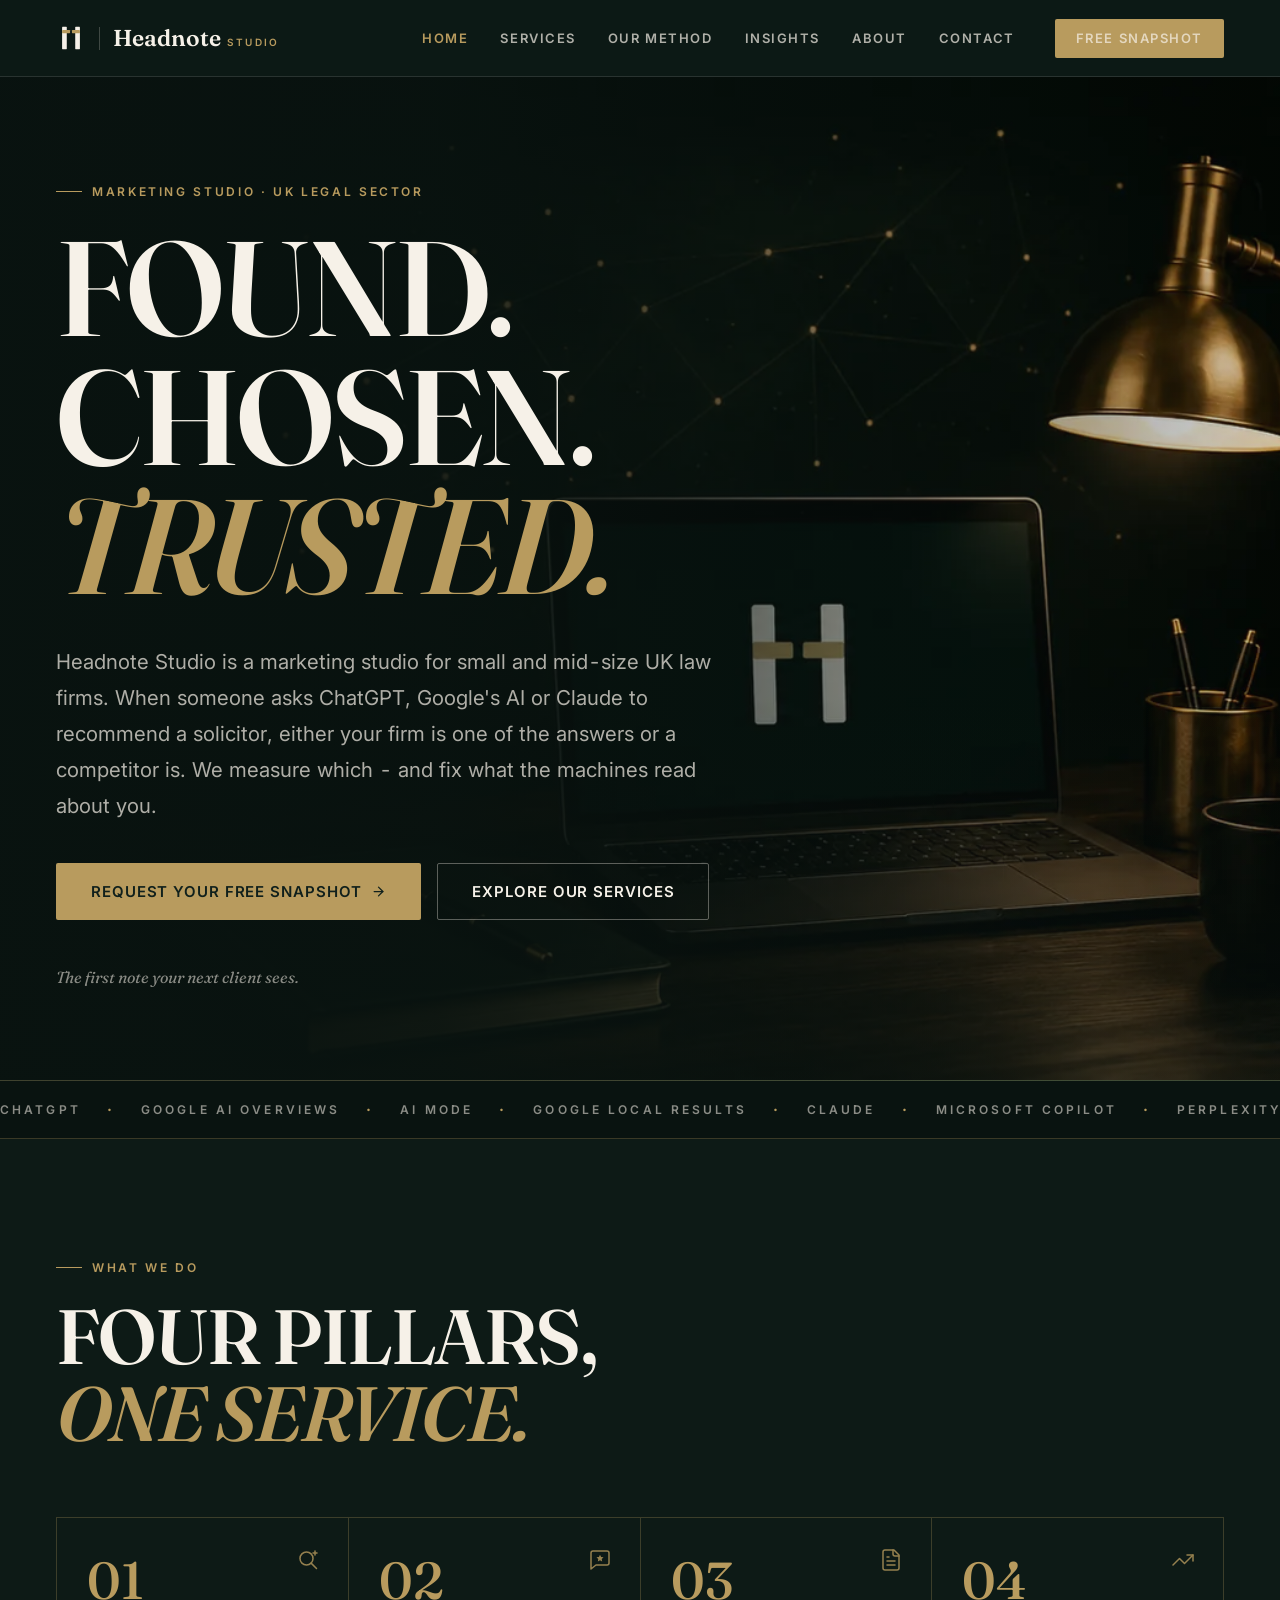
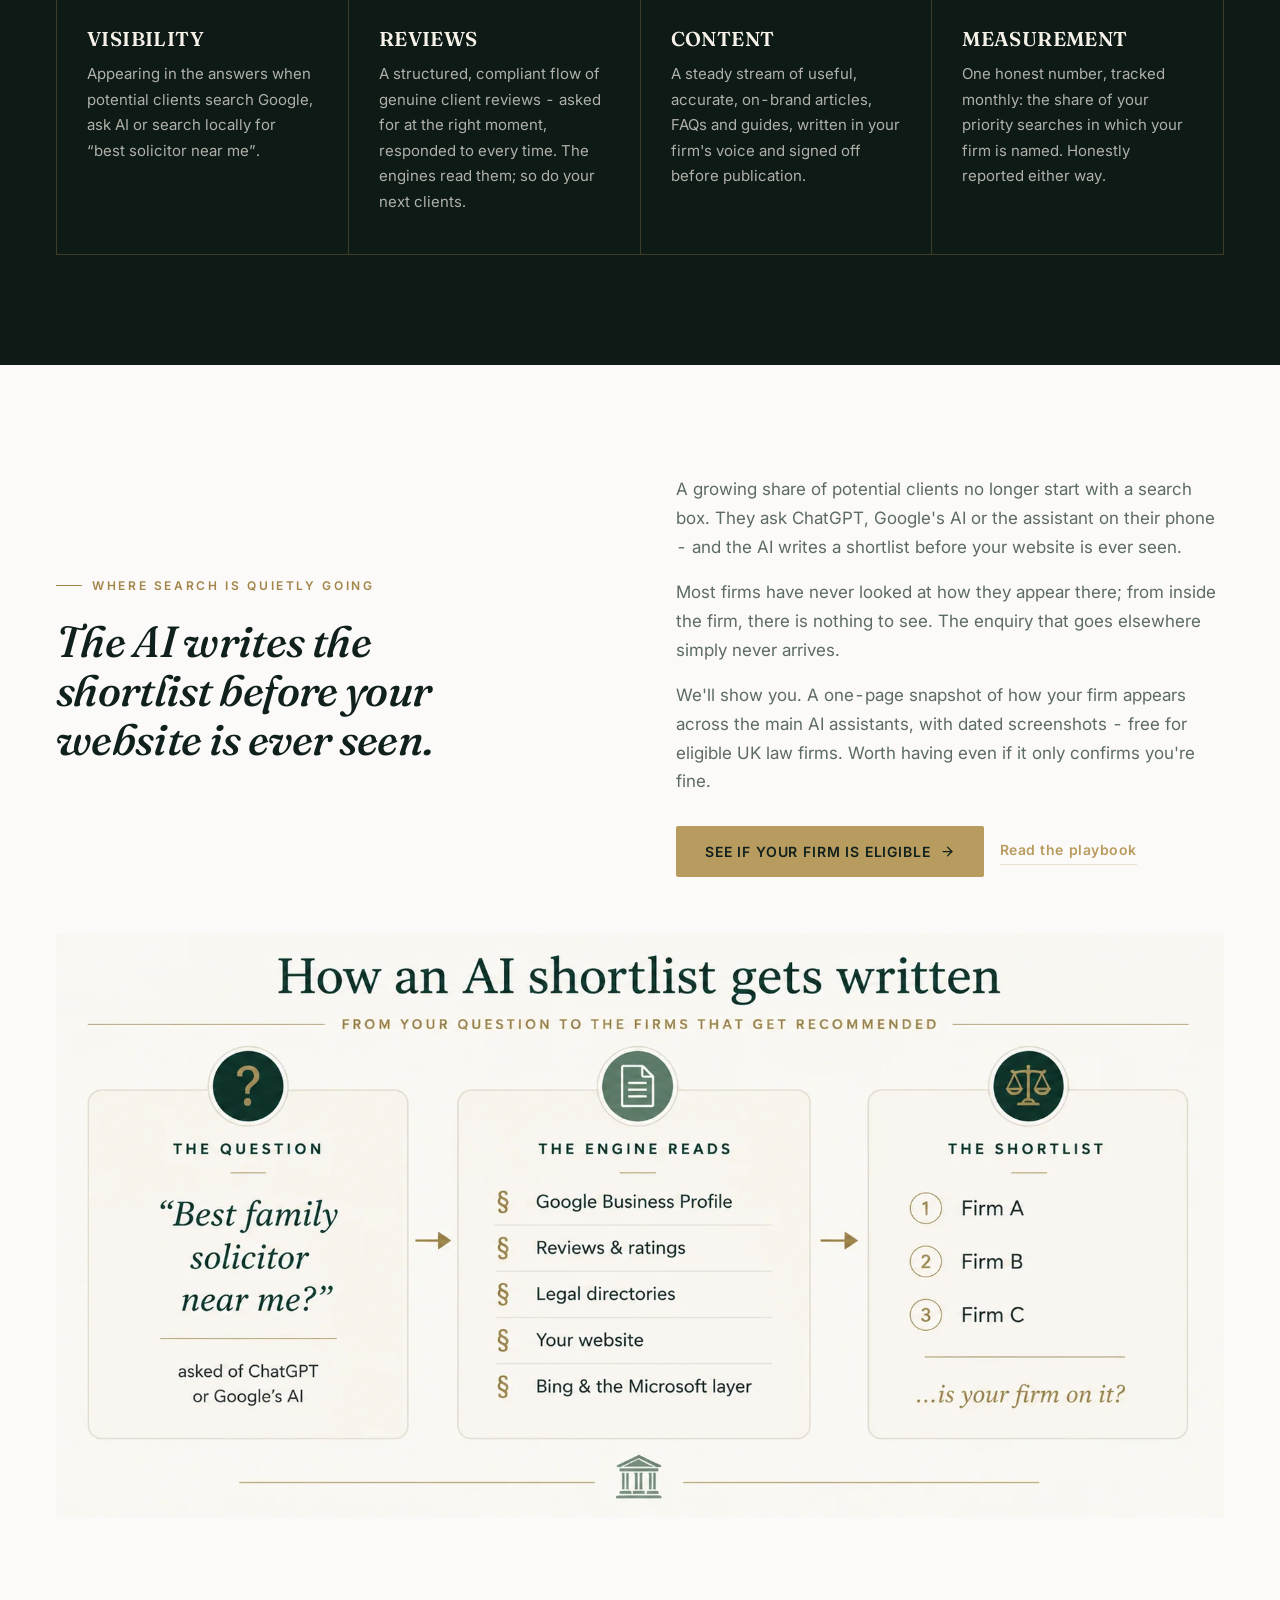
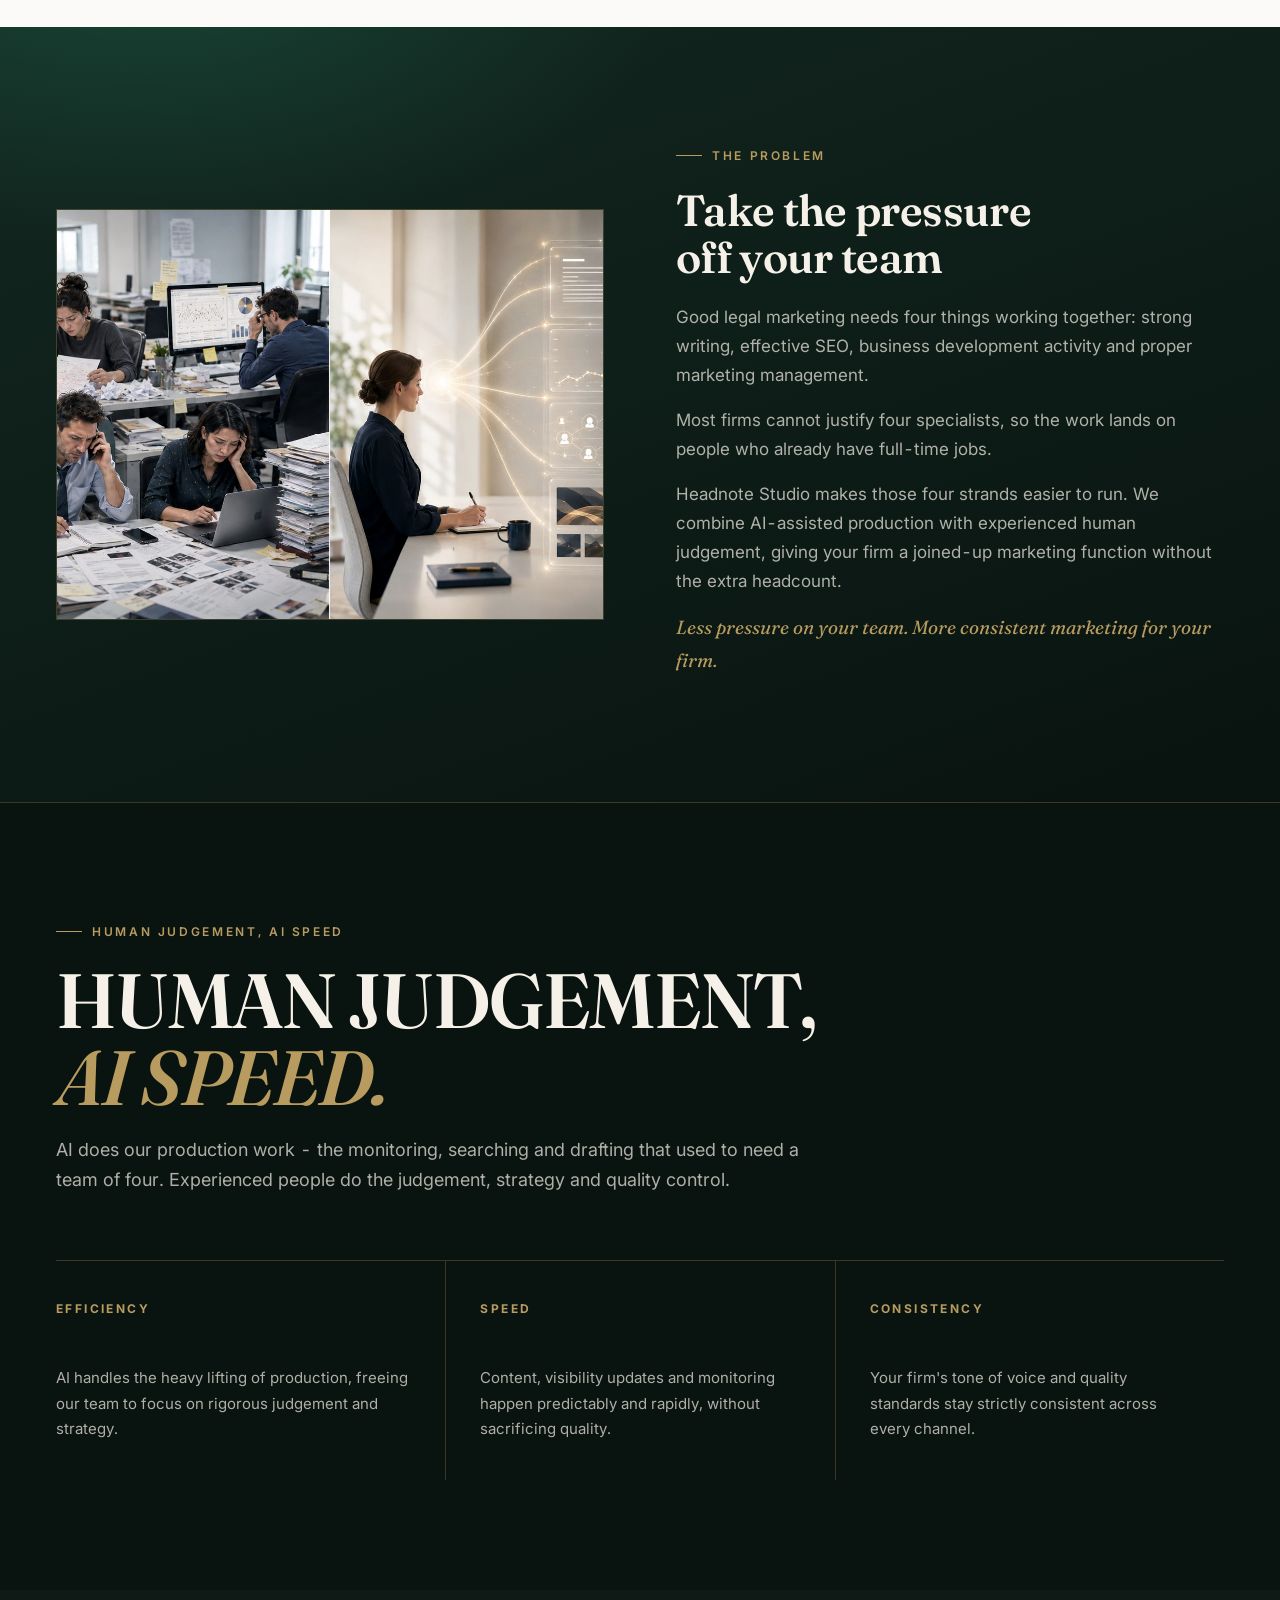
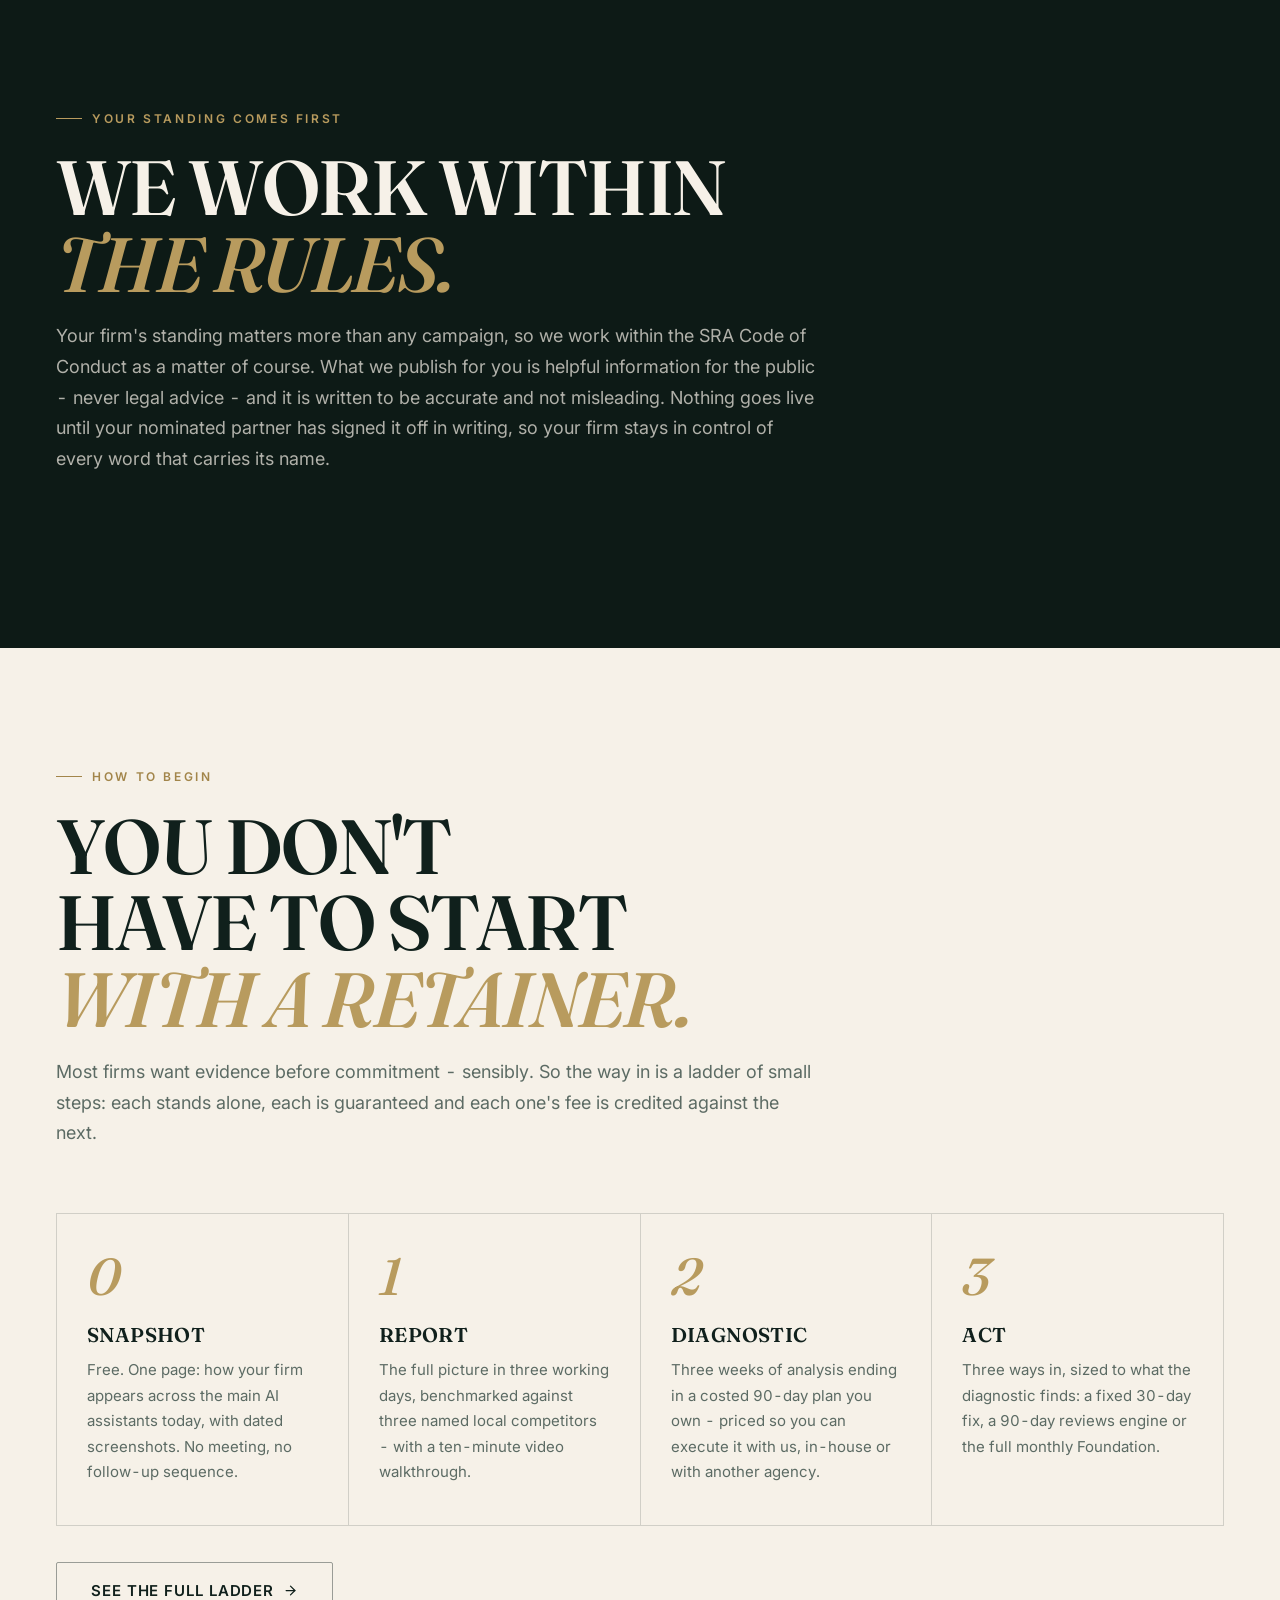
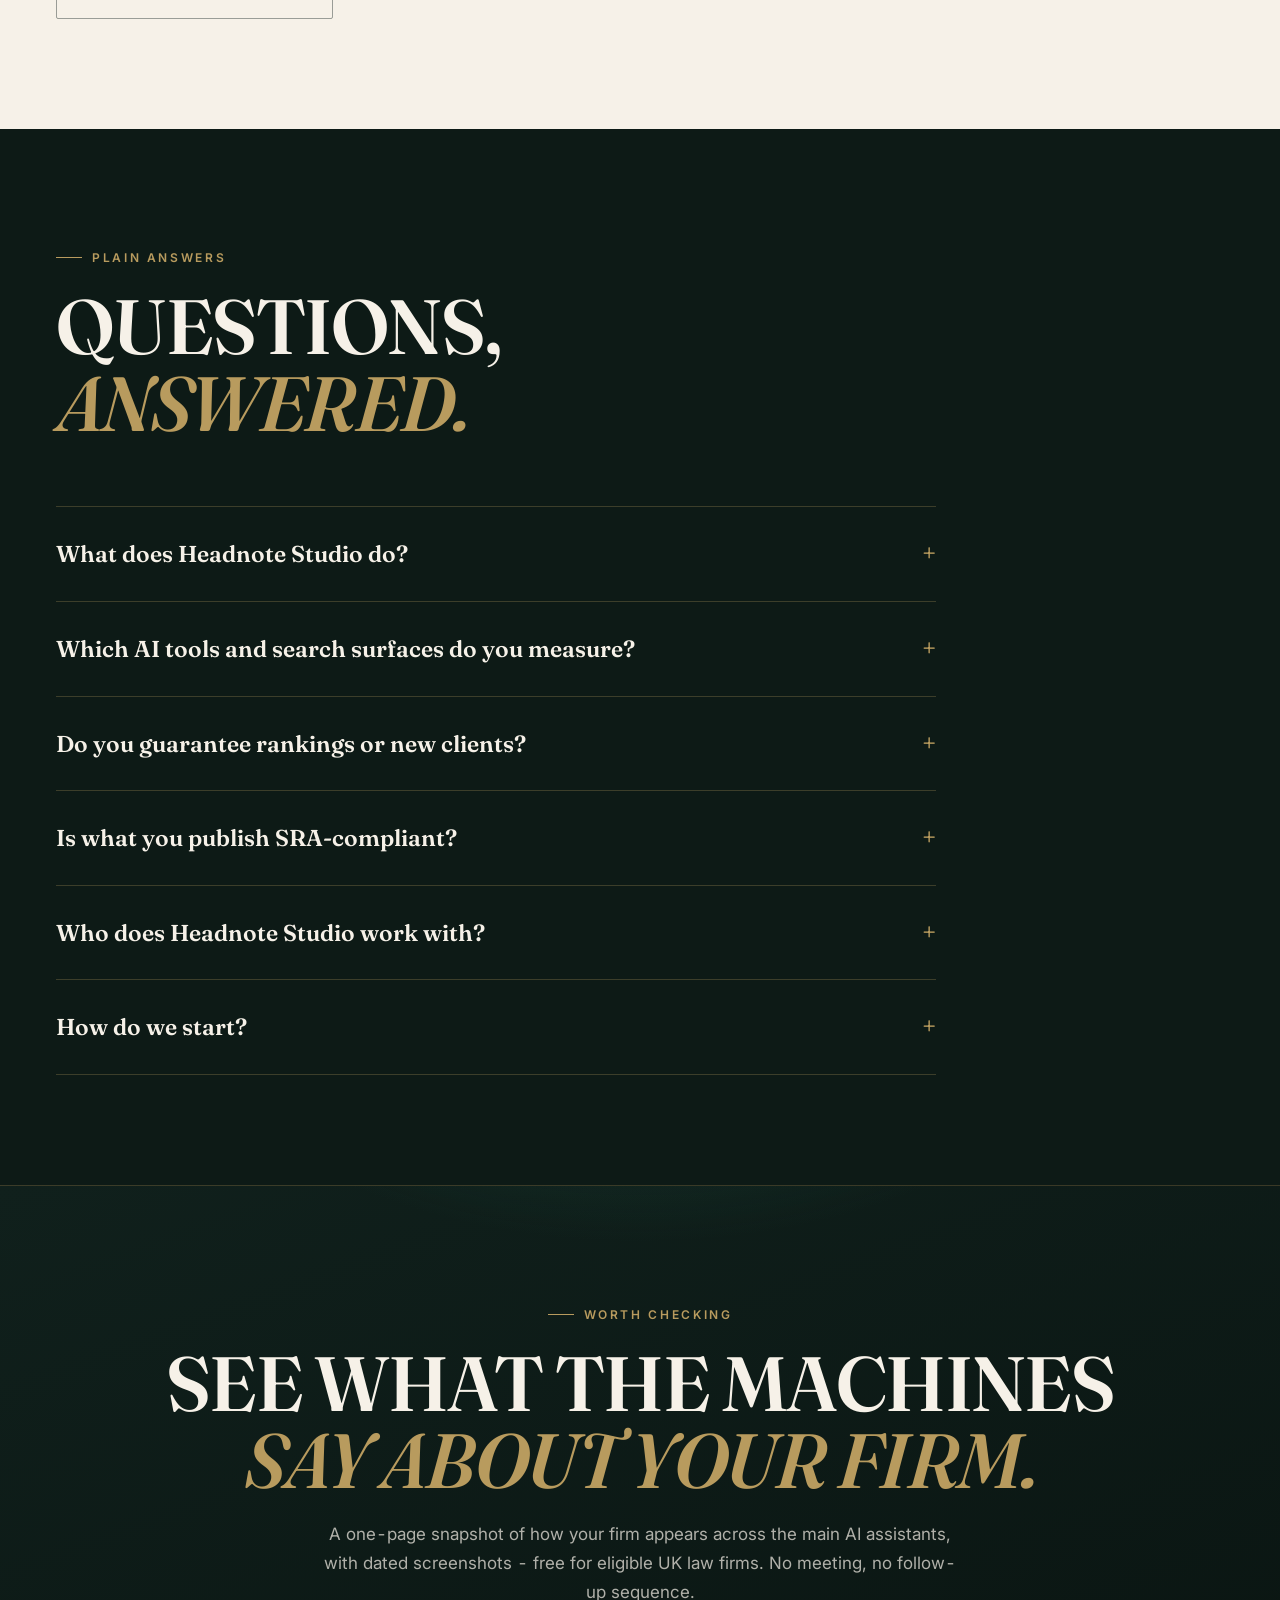
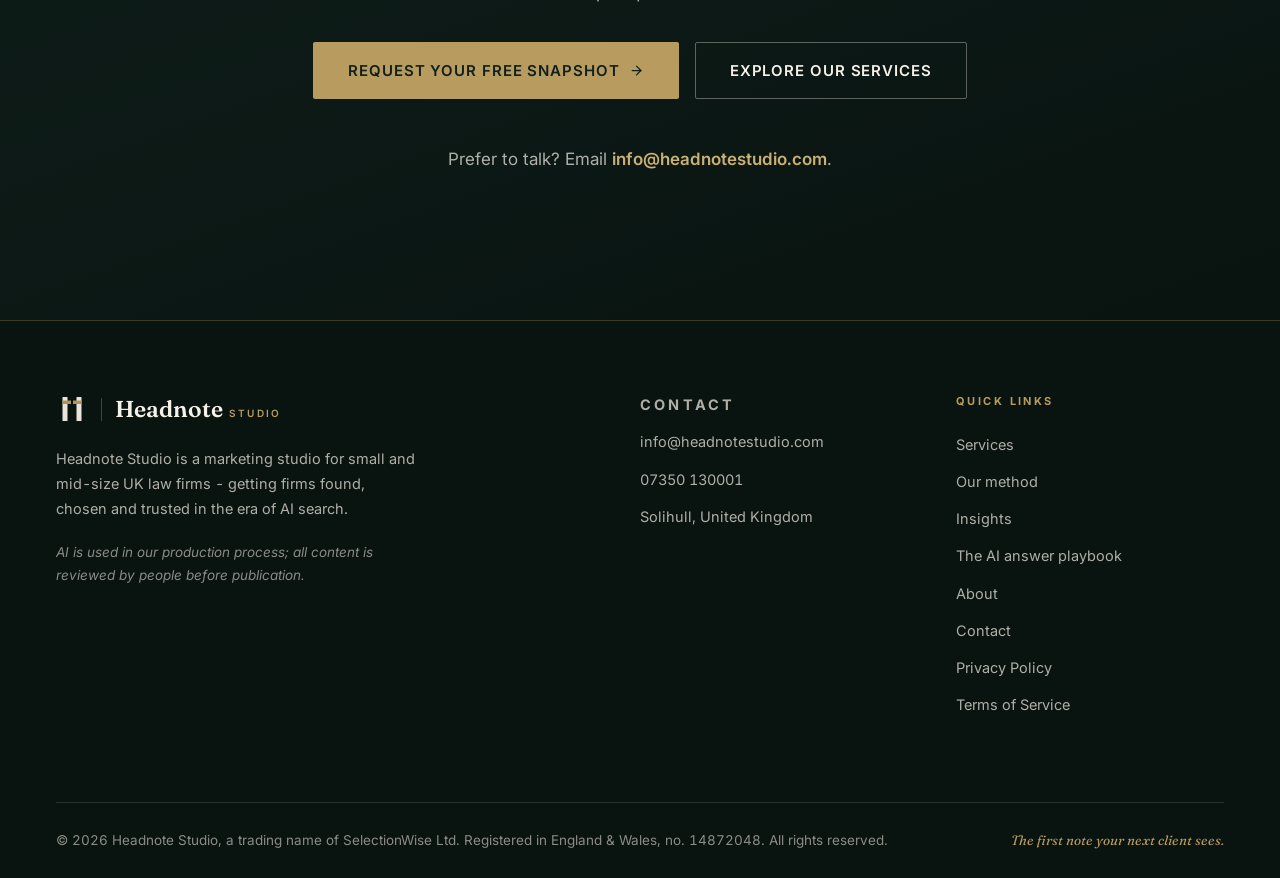
==== commit f9a2ddcc: "Home hero: reference Claude instead of Google's local results" ====
--- a/index.html
+++ b/index.html
@@ -143,7 +143,7 @@
       <div class="hero-inner" style="max-width:680px;">
         <span class="eyebrow">Marketing studio &middot; UK legal sector</span>
         <h1 class="display">Found.<br>Chosen.<br><span class="accent-i">Trusted.</span></h1>
-        <p class="lede">Headnote Studio is a marketing studio for small and mid-size UK law firms. When someone asks ChatGPT, Google's AI or Google's local results to recommend a solicitor, either your firm is one of the answers or a competitor is. We measure which - and fix what the machines read about you.</p>
+        <p class="lede">Headnote Studio is a marketing studio for small and mid-size UK law firms. When someone asks ChatGPT, Google's AI or Claude to recommend a solicitor, either your firm is one of the answers or a competitor is. We measure which - and fix what the machines read about you.</p>
         <div class="hero-ctas">
           <a href="contact.html#snapshot" class="btn btn-primary btn-lg">Request your free snapshot <svg viewBox="0 0 24 24" fill="none" stroke="currentColor" stroke-width="2" stroke-linecap="round" stroke-linejoin="round" aria-hidden="true"><path d="M5 12h14"/><path d="m12 5 7 7-7 7"/></svg></a>
           <a href="services.html" class="btn btn-outline btn-lg">Explore our services</a>
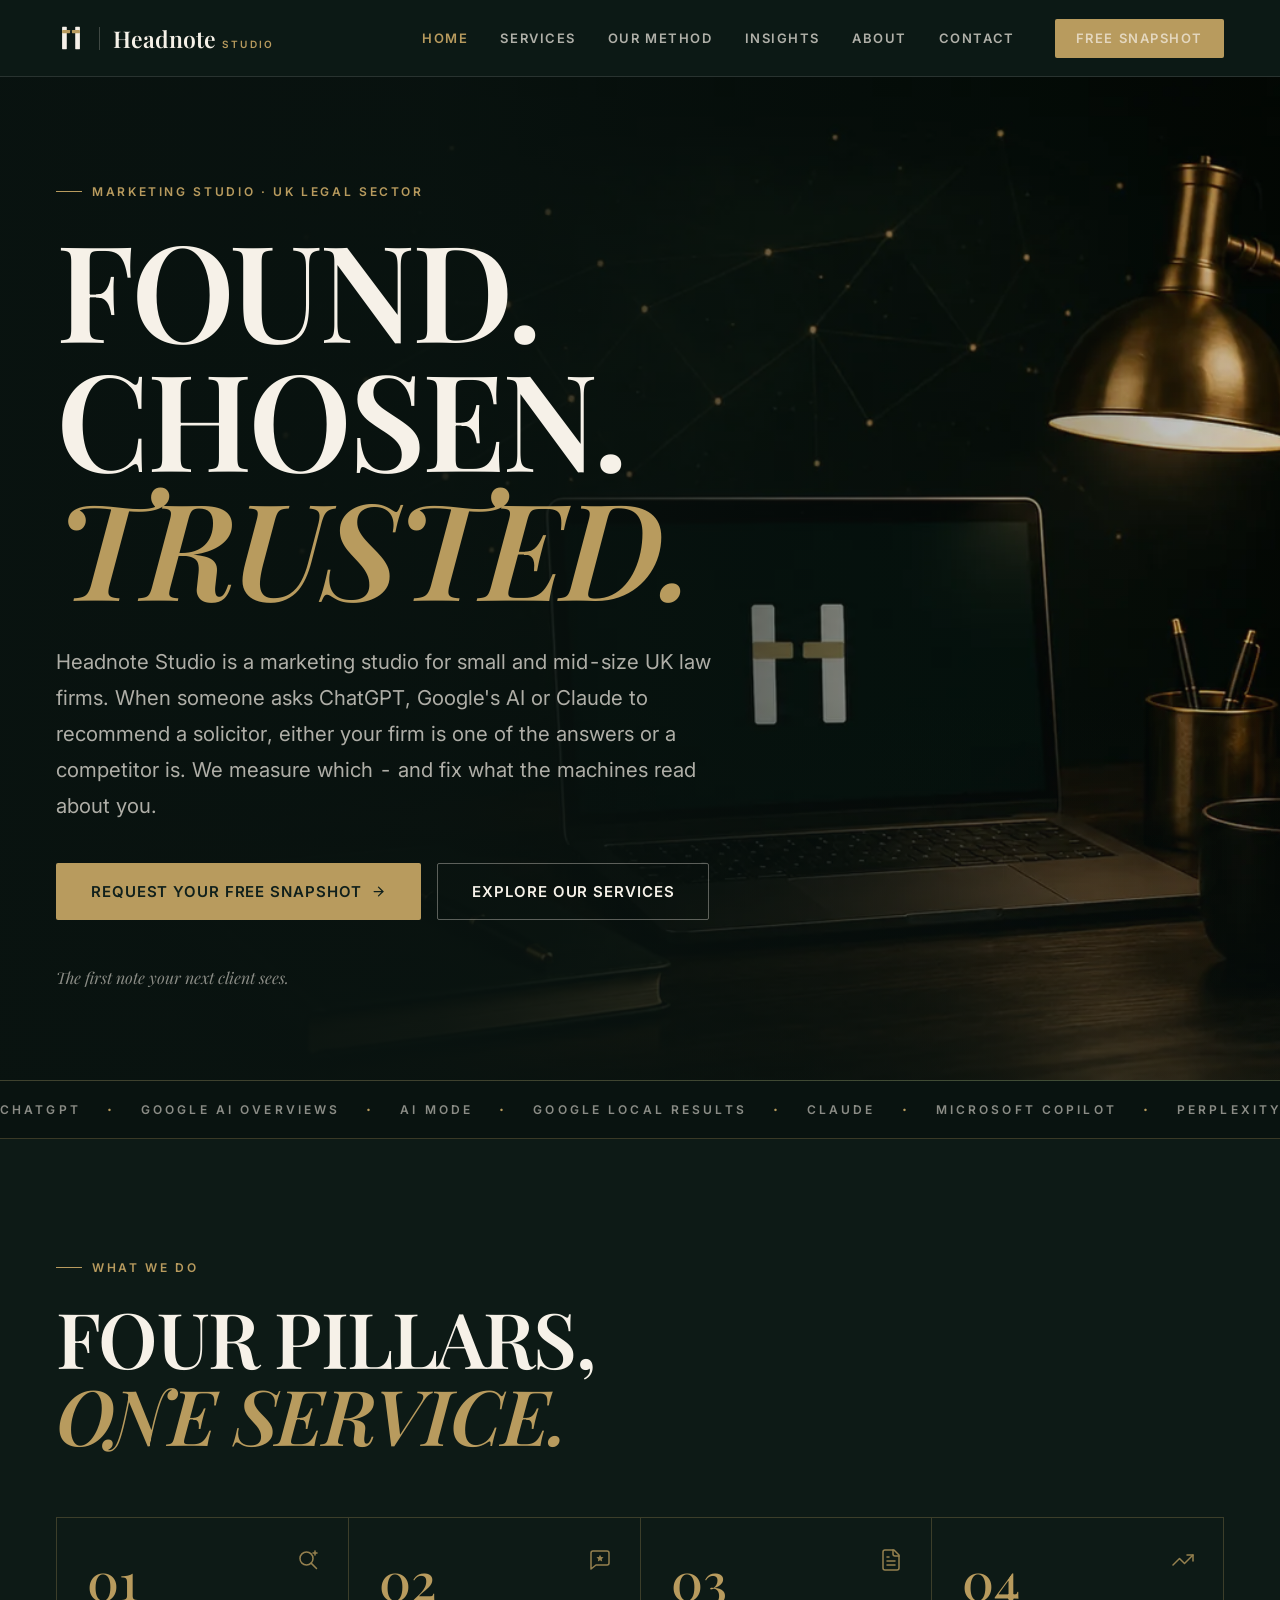
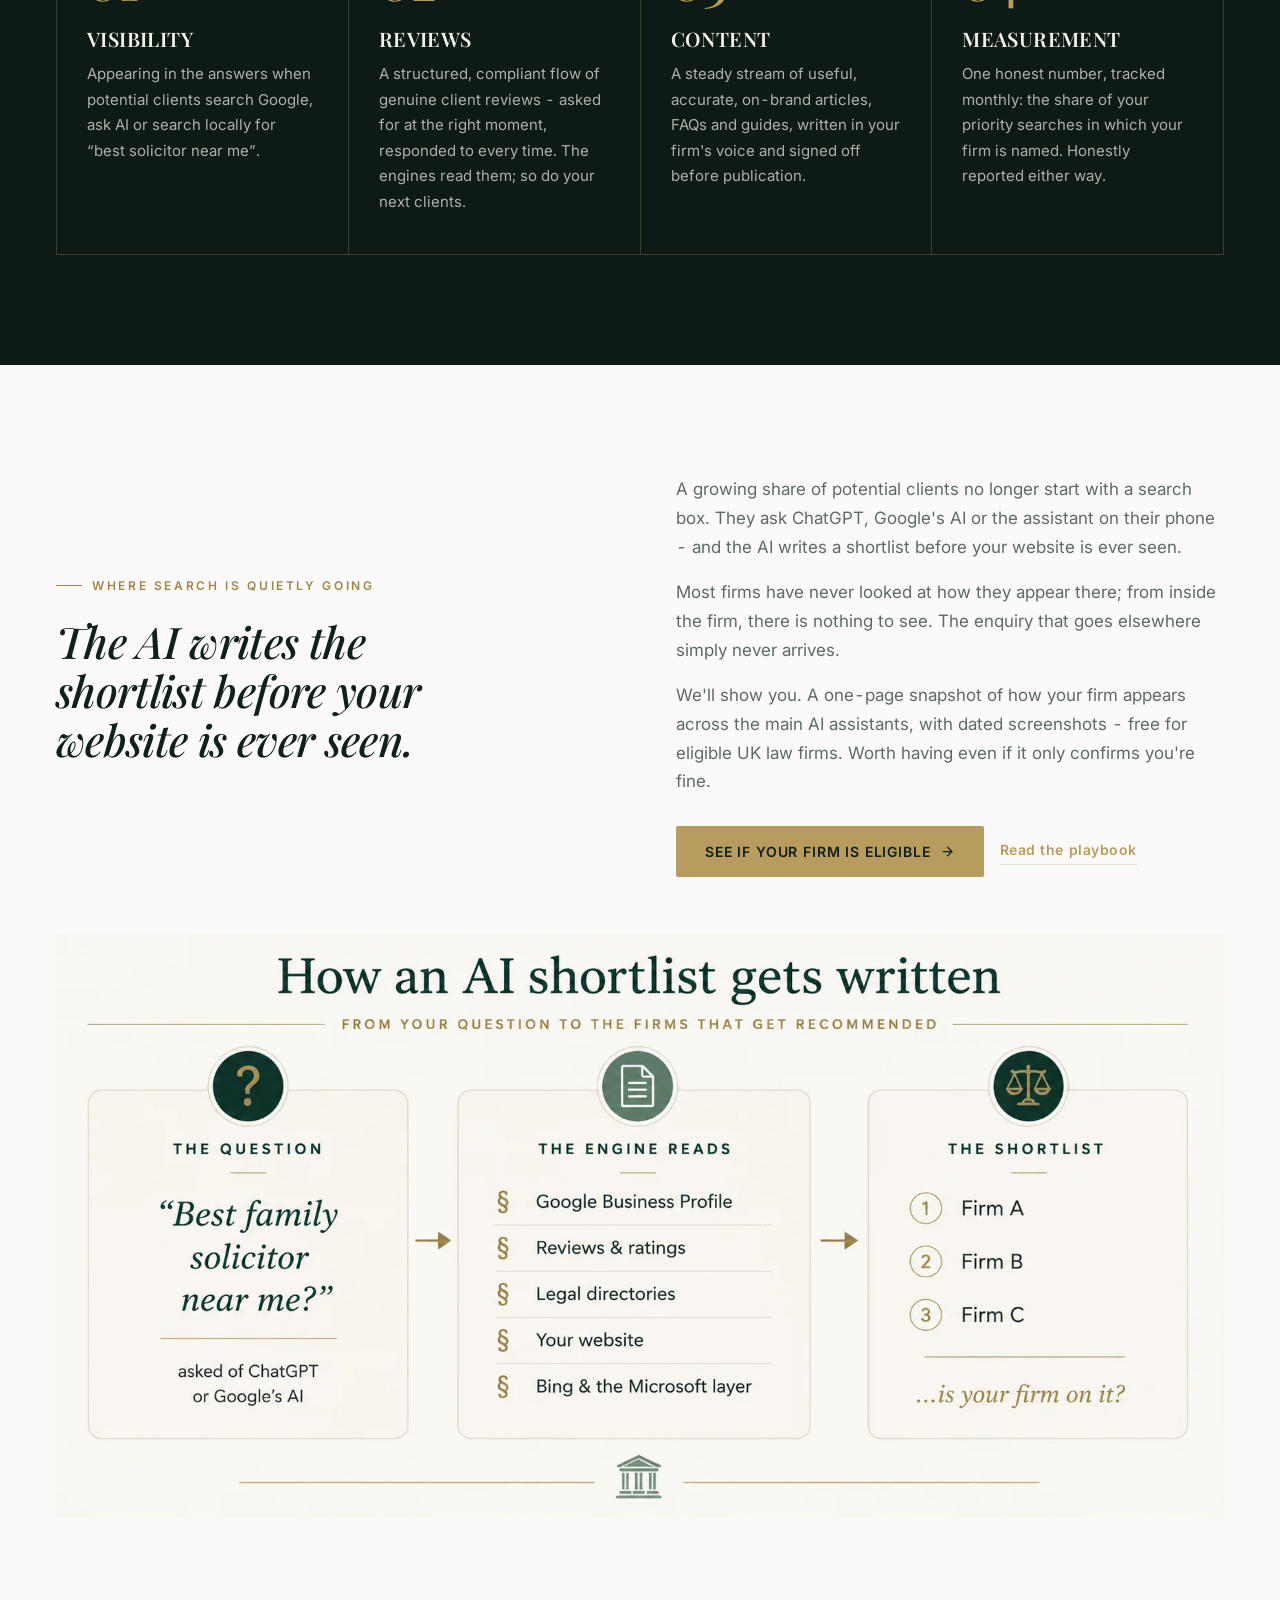
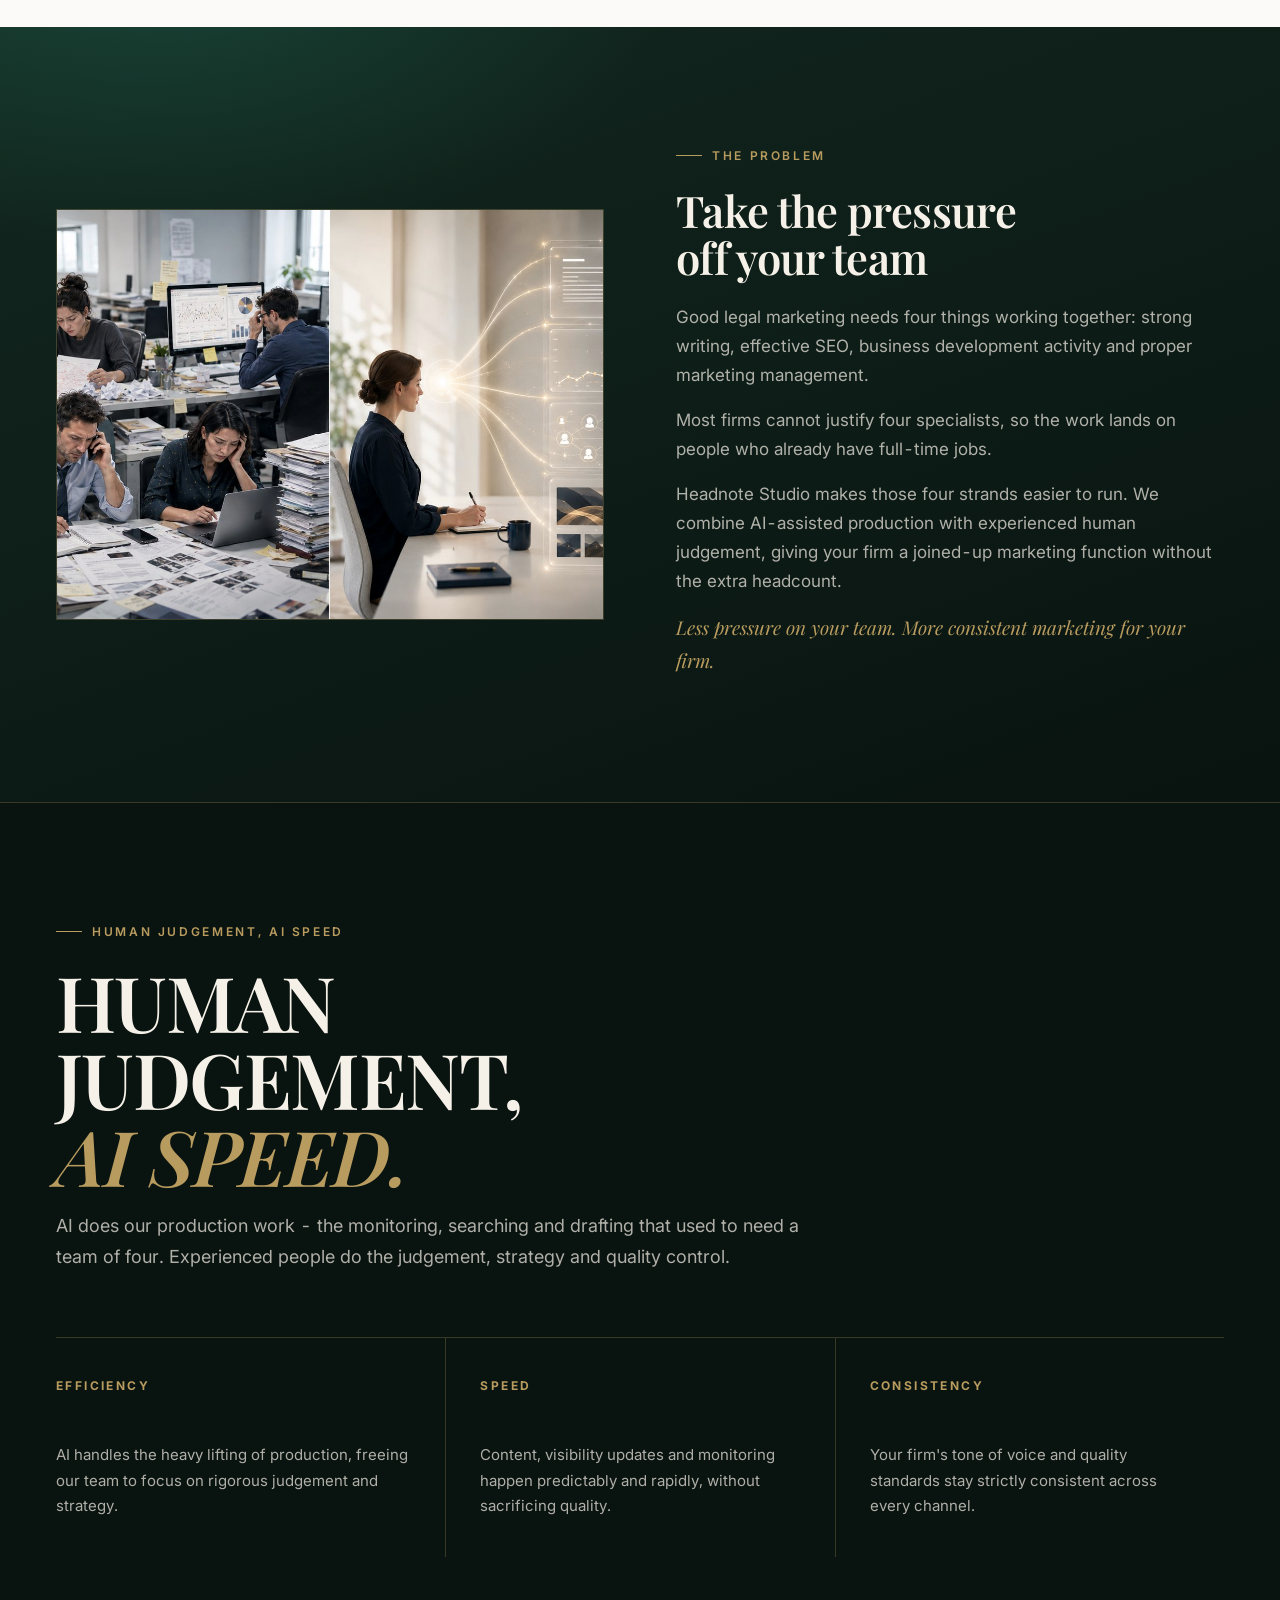
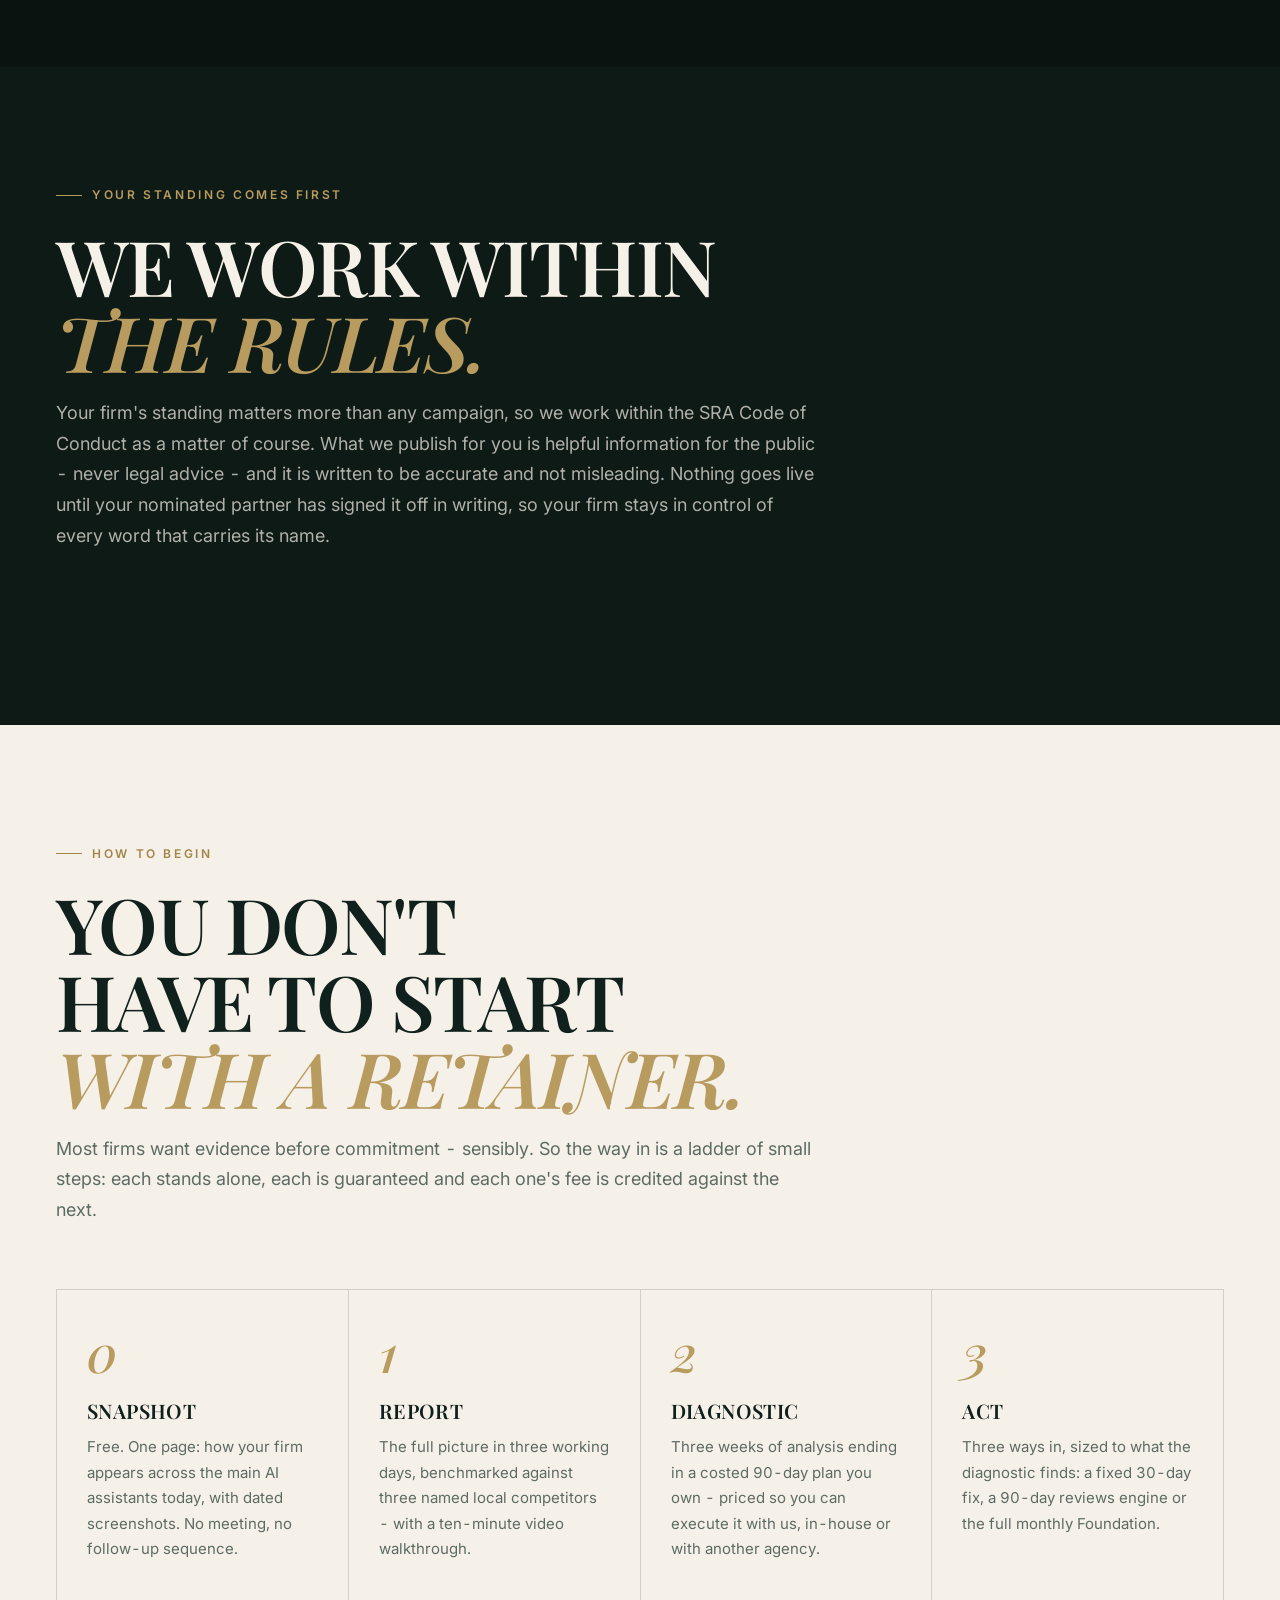
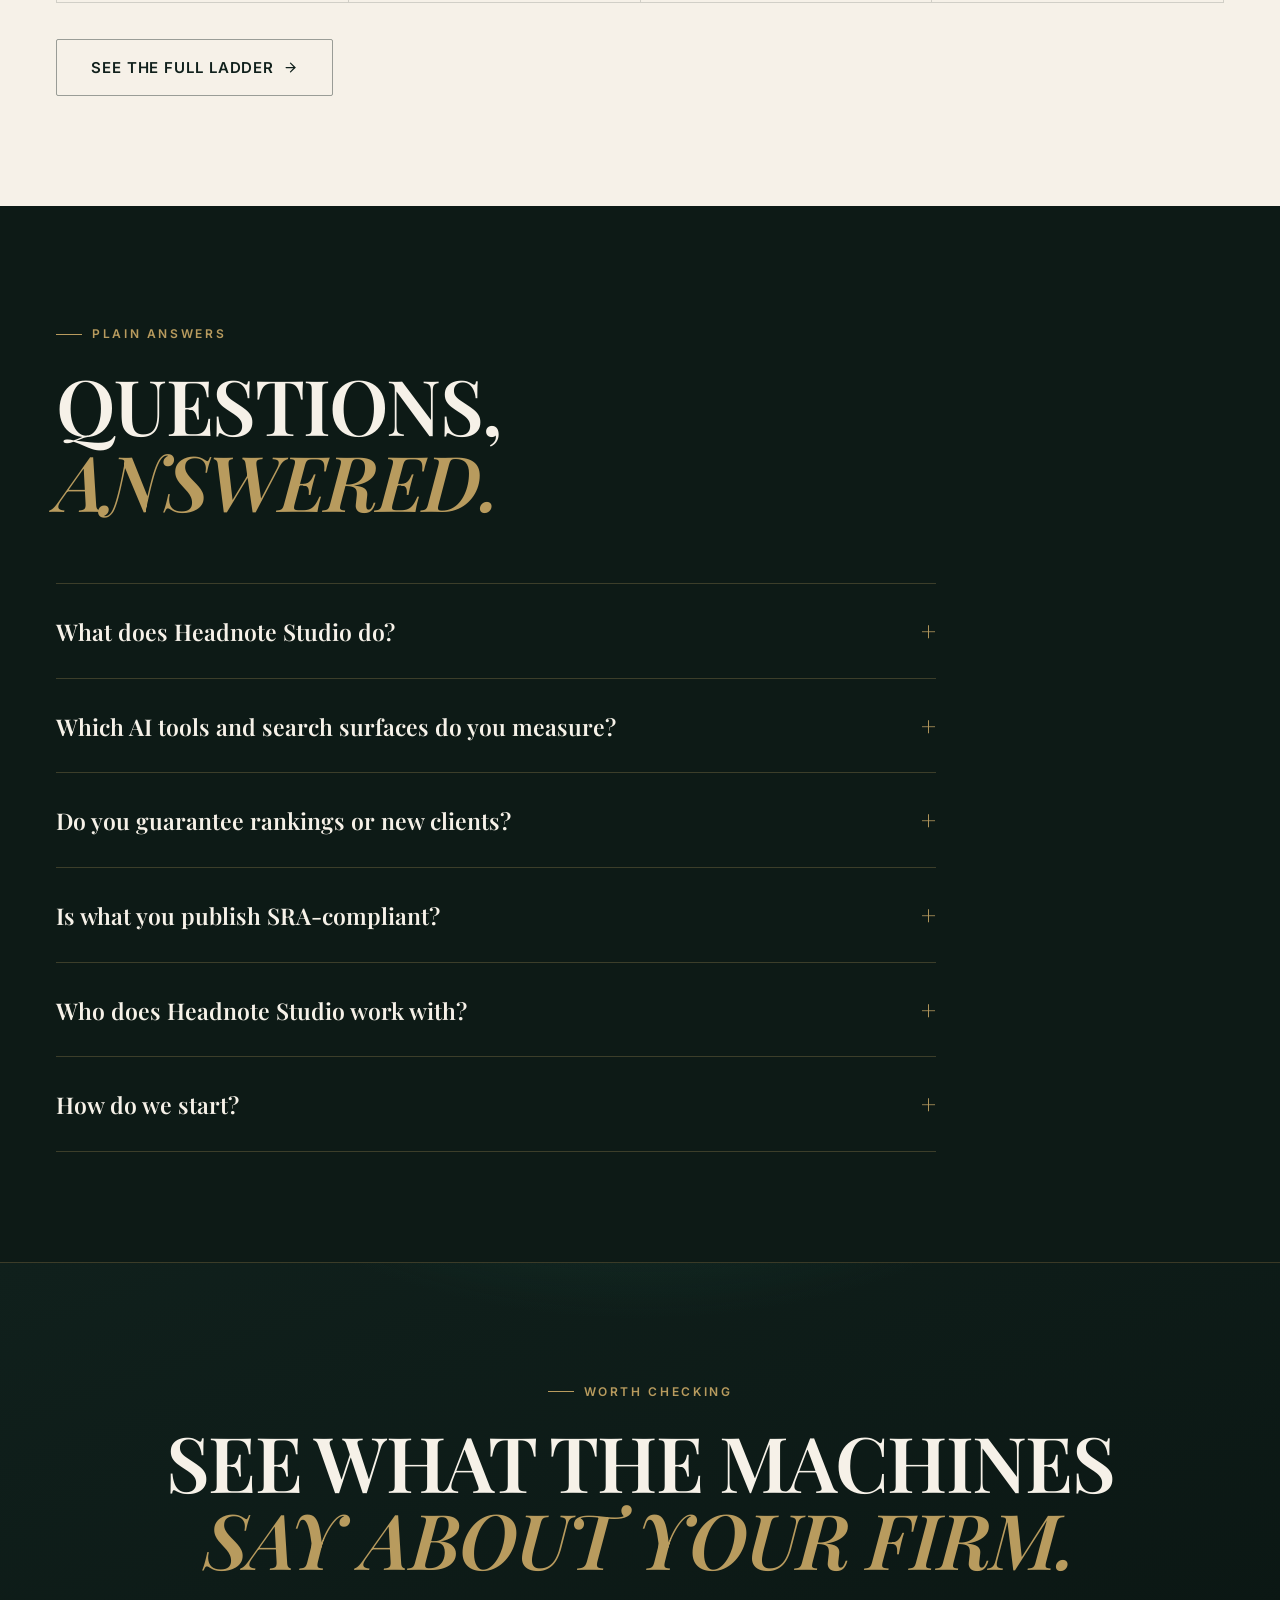
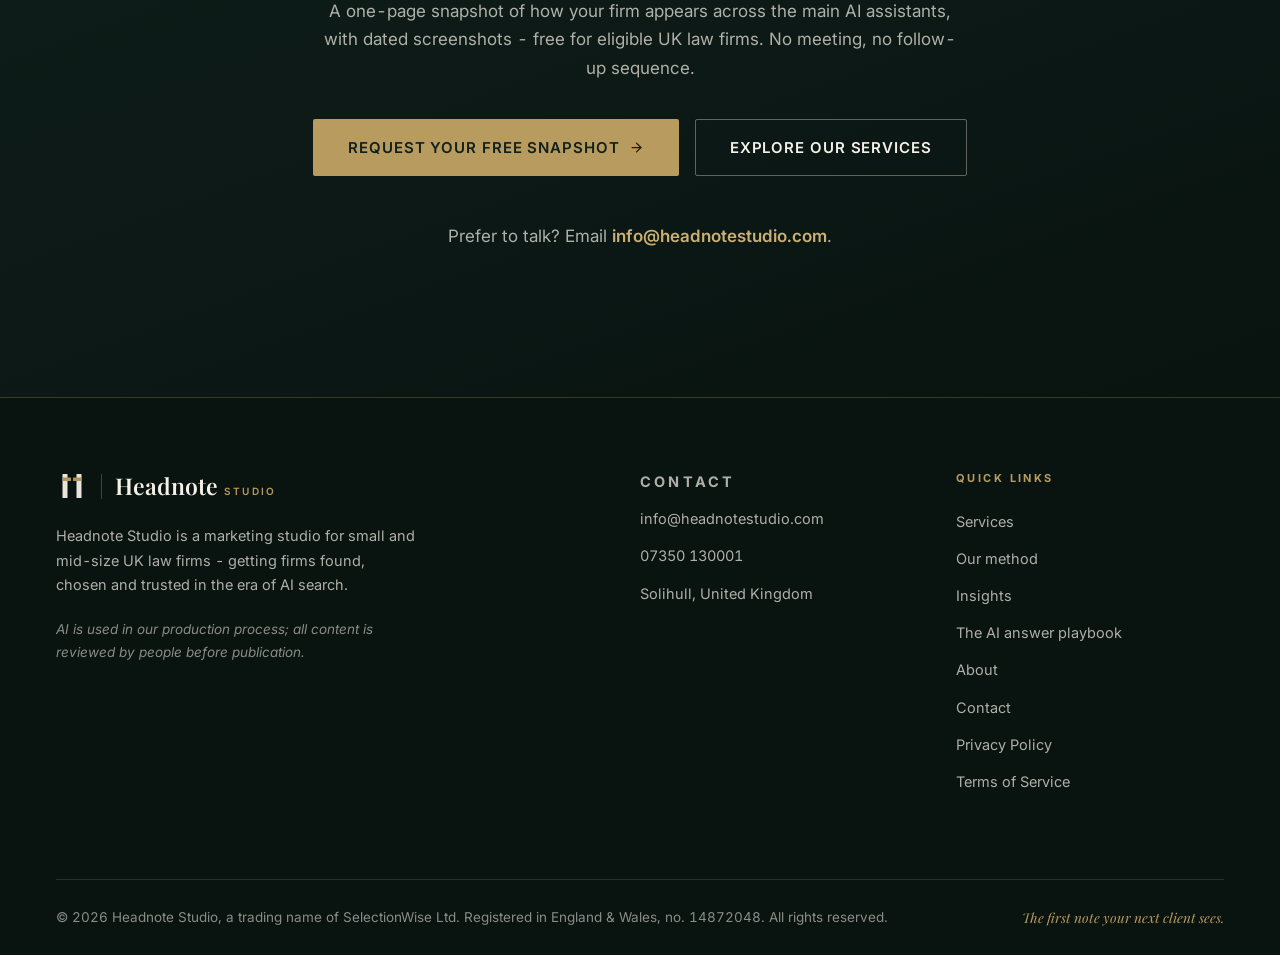
==== commit b0568329: "Swap display font Fraunces -> Playfair Display sitewide; cache-bust styles.css v17" ====
--- a/index.html
+++ b/index.html
@@ -31,9 +31,9 @@
 
 <link rel="preconnect" href="https://fonts.googleapis.com">
 <link rel="preconnect" href="https://fonts.gstatic.com" crossorigin>
-<link href="https://fonts.googleapis.com/css2?family=Fraunces:ital,opsz,wght@0,9..144,500;0,9..144,600;0,9..144,700;1,9..144,500;1,9..144,600&family=Inter:wght@400;500;600;700&display=swap" rel="stylesheet">
-
-<link rel="stylesheet" href="css/styles.css?v=16">
+<link href="https://fonts.googleapis.com/css2?family=Playfair+Display:ital,wght@0,500;0,600;0,700;1,500;1,600;1,700&family=Inter:wght@400;500;600;700&display=swap" rel="stylesheet">
+
+<link rel="stylesheet" href="css/styles.css?v=17">
 
 <script type="application/ld+json">
 {
--- a/css/styles.css
+++ b/css/styles.css
@@ -51,7 +51,7 @@
 ::selection { background: var(--muted-brass); color: var(--deep-ink); }
 
 h1, h2, h3, h4 {
-  font-family: 'Fraunces', Georgia, serif;
+  font-family: 'Playfair Display', Georgia, serif;
   font-optical-sizing: auto;
   font-weight: 600;
   line-height: 1.08;
@@ -134,7 +134,7 @@
 .nav-logo { display: flex; align-items: center; gap: 13px; }
 .nav-logo img { height: 30px; width: auto; }
 .nav-logo > span { display: inline-flex; align-items: baseline; border-left: 1px solid rgba(246,241,232,0.22); padding-left: 13px; }
-.nav-logo .logo-word { font-family: 'Fraunces', serif; font-size: 23px; font-weight: 600; color: var(--parchment); line-height: 1; }
+.nav-logo .logo-word { font-family: 'Playfair Display', serif; font-size: 23px; font-weight: 600; color: var(--parchment); line-height: 1; }
 .nav-logo .logo-sub { font-size: 10px; font-weight: 600; letter-spacing: 0.22em; text-transform: uppercase; color: var(--muted-brass); line-height: 1; margin-left: 6px; }
 .nav-links { display: flex; align-items: center; gap: 32px; }
 .nav-links a { font-size: 13px; font-weight: 600; letter-spacing: 0.12em; text-transform: uppercase; color: var(--cream-70); transition: color 0.2s; }
@@ -156,7 +156,7 @@
 @media (max-width: 768px) { .hero-inner { padding: 64px 0 56px; } }
 .hero-inner .lede { margin: 34px 0 40px; }
 .hero-ctas { display: flex; gap: 16px; flex-wrap: wrap; align-items: center; }
-.hero-tagline { margin-top: 44px; font-family: 'Fraunces', serif; font-style: italic; font-size: 16px; color: var(--cream-55); }
+.hero-tagline { margin-top: 44px; font-family: 'Playfair Display', serif; font-style: italic; font-size: 16px; color: var(--cream-55); }
 
 /* Interior page hero (shorter) */
 .page-hero .hero-inner { padding: 84px 0 72px; }
@@ -179,7 +179,7 @@
 @media (max-width: 560px) { .index-grid, .index-grid.cols-3 { grid-template-columns: 1fr; } }
 .index-cell { border-right: 1px solid var(--hairline); border-bottom: 1px solid var(--hairline); padding: 36px 30px 40px; transition: background 0.25s ease; }
 .index-cell:hover { background: rgba(184,155,94,0.05); }
-.index-num { font-family: 'Fraunces', serif; font-size: 52px; font-weight: 500; color: var(--muted-brass); line-height: 1; margin-bottom: 22px; }
+.index-num { font-family: 'Playfair Display', serif; font-size: 52px; font-weight: 500; color: var(--muted-brass); line-height: 1; margin-bottom: 22px; }
 .index-cell h3 { font-size: 20px; margin-bottom: 12px; text-transform: uppercase; letter-spacing: 0.02em; }
 .index-cell p { font-size: 15px; color: var(--cream-70); }
 
@@ -225,7 +225,7 @@
 .split-media img { width: 100%; height: 100%; object-fit: cover; filter: saturate(0.85) contrast(1.02); }
 .split-body h2 { font-size: clamp(28px, 3.4vw, 44px); margin-bottom: 22px; }
 .split-body p { font-size: 17px; color: var(--cream-70); margin-bottom: 16px; }
-.split-body .emphasis { font-family: 'Fraunces', serif; font-style: italic; font-size: 19px; color: var(--muted-brass); }
+.split-body .emphasis { font-family: 'Playfair Display', serif; font-style: italic; font-size: 19px; color: var(--muted-brass); }
 .band-cream .split-body p { color: var(--muted-text); }
 .band-cream .split-body .emphasis { color: var(--brass-deep); }
 
@@ -234,7 +234,7 @@
 .ladder-row { display: grid; grid-template-columns: 110px 1fr 340px; gap: 40px; padding: 44px 0; border-bottom: 1px solid var(--hairline); }
 @media (max-width: 1000px) { .ladder-row { grid-template-columns: 70px 1fr; } .ladder-note { grid-column: 2; } }
 @media (max-width: 560px) { .ladder-row { grid-template-columns: 1fr; gap: 14px; } .ladder-note { grid-column: 1; } }
-.ladder-num { font-family: 'Fraunces', serif; font-size: 56px; font-weight: 500; font-style: italic; color: var(--muted-brass); line-height: 0.9; }
+.ladder-num { font-family: 'Playfair Display', serif; font-size: 56px; font-weight: 500; font-style: italic; color: var(--muted-brass); line-height: 0.9; }
 .ladder-stage { font-size: 11px; font-weight: 700; letter-spacing: 0.24em; text-transform: uppercase; color: var(--muted-brass); display: block; margin-bottom: 10px; }
 .ladder-row h3 { font-size: 24px; margin-bottom: 12px; }
 .ladder-row p { font-size: 15.5px; color: var(--cream-70); max-width: 60ch; }
@@ -260,19 +260,19 @@
 .svc-row { display: grid; grid-template-columns: 110px 1fr 1.15fr; gap: 44px; padding: 56px 0; border-bottom: 1px solid var(--hairline); }
 .svc-row:first-of-type { border-top: 1px solid var(--hairline); }
 @media (max-width: 1000px) { .svc-row { grid-template-columns: 1fr; gap: 22px; padding: 40px 0; } }
-.svc-num { font-family: 'Fraunces', serif; font-size: 60px; font-weight: 500; color: var(--muted-brass); line-height: 0.9; }
+.svc-num { font-family: 'Playfair Display', serif; font-size: 60px; font-weight: 500; color: var(--muted-brass); line-height: 0.9; }
 .svc-row h2 { font-size: clamp(26px, 3vw, 38px); text-transform: uppercase; margin-bottom: 14px; }
 .svc-row .svc-intro { font-size: 16.5px; color: var(--cream-70); max-width: 46ch; }
 .svc-included-label { font-size: 11px; font-weight: 700; text-transform: uppercase; letter-spacing: 0.22em; color: var(--muted-brass); margin-bottom: 20px; }
 .svc-list { list-style: none; display: grid; gap: 14px; }
 .svc-list li { display: flex; align-items: flex-start; gap: 14px; line-height: 1.55; color: var(--cream-90); font-size: 15.5px; }
-.svc-list li::before { content: "§"; font-family: 'Fraunces', serif; color: var(--muted-brass); flex-shrink: 0; line-height: 1.5; }
+.svc-list li::before { content: "§"; font-family: 'Playfair Display', serif; color: var(--muted-brass); flex-shrink: 0; line-height: 1.5; }
 
 /* ── Principle cards (method) ── */
 .principle { display: grid; grid-template-columns: 90px 1fr; gap: 30px; padding: 40px 0; border-bottom: 1px solid var(--hairline); }
 .principle:first-of-type { border-top: 1px solid var(--hairline); }
 @media (max-width: 560px) { .principle { grid-template-columns: 1fr; gap: 10px; } }
-.principle .glyph { font-family: 'Fraunces', serif; font-size: 46px; font-style: italic; color: var(--muted-brass); line-height: 1; }
+.principle .glyph { font-family: 'Playfair Display', serif; font-size: 46px; font-style: italic; color: var(--muted-brass); line-height: 1; }
 .principle h3 { font-size: 23px; margin-bottom: 10px; }
 .principle p { font-size: 16px; color: var(--cream-70); max-width: 68ch; }
 .principle strong { color: var(--parchment); font-weight: 600; }
@@ -281,10 +281,10 @@
 .faq { border-top: 1px solid var(--hairline); max-width: 880px; }
 .faq details { border-bottom: 1px solid var(--hairline); }
 .faq summary { cursor: pointer; list-style: none; display: flex; justify-content: space-between; align-items: baseline; gap: 24px;
-  padding: 26px 0; font-family: 'Fraunces', serif; font-size: clamp(18px, 2vw, 23px); font-weight: 600; color: var(--parchment); transition: color .2s; }
+  padding: 26px 0; font-family: 'Playfair Display', serif; font-size: clamp(18px, 2vw, 23px); font-weight: 600; color: var(--parchment); transition: color .2s; }
 .faq summary:hover { color: var(--muted-brass); }
 .faq summary::-webkit-details-marker { display: none; }
-.faq summary::after { content: "+"; font-family: 'Fraunces', serif; font-size: 26px; color: var(--muted-brass); flex-shrink: 0; transition: transform .25s ease; }
+.faq summary::after { content: "+"; font-family: 'Playfair Display', serif; font-size: 26px; color: var(--muted-brass); flex-shrink: 0; transition: transform .25s ease; }
 .faq details[open] summary::after { transform: rotate(45deg); }
 .faq .faq-a { padding: 0 0 28px; max-width: 70ch; }
 .faq .faq-a p { color: var(--cream-70); font-size: 16px; margin-bottom: 12px; }
@@ -298,7 +298,7 @@
 .nevers li { counter-increment: never; display: grid; grid-template-columns: 80px 1fr; gap: 26px; align-items: baseline;
   padding: 26px 0; border-bottom: 1px solid var(--hairline); font-size: clamp(16px, 1.8vw, 20px); color: var(--cream-90); line-height: 1.6; }
 @media (max-width: 560px) { .nevers li { grid-template-columns: 48px 1fr; gap: 14px; } }
-.nevers li::before { content: counter(never, decimal-leading-zero); font-family: 'Fraunces', serif; font-style: italic; font-size: 30px; color: var(--muted-brass); }
+.nevers li::before { content: counter(never, decimal-leading-zero); font-family: 'Playfair Display', serif; font-style: italic; font-size: 30px; color: var(--muted-brass); }
 .nevers strong { color: var(--parchment); }
 
 /* ── Contact ── */
@@ -308,7 +308,7 @@
 .contact-item { display: grid; grid-template-columns: 130px 1fr; gap: 22px; align-items: baseline; padding: 24px 0; border-bottom: 1px solid var(--hairline); }
 @media (max-width: 480px) { .contact-item { grid-template-columns: 1fr; gap: 4px; } }
 .contact-item .label { font-size: 11px; font-weight: 700; text-transform: uppercase; letter-spacing: 0.22em; color: var(--muted-brass); }
-.contact-item a, .contact-item .value { font-family: 'Fraunces', serif; font-size: clamp(18px, 2vw, 24px); color: var(--parchment); }
+.contact-item a, .contact-item .value { font-family: 'Playfair Display', serif; font-size: clamp(18px, 2vw, 24px); color: var(--parchment); }
 .contact-item a:hover { color: var(--muted-brass); }
 .contact-card { border: 1px solid var(--hairline); padding: 44px 40px; background: rgba(246,241,232,0.02); }
 .contact-card h2 { font-size: 26px; margin-bottom: 14px; }
@@ -335,7 +335,7 @@
 .footer-brand { display: flex; align-items: center; gap: 13px; margin-bottom: 22px; }
 .footer-brand img { height: 32px; width: auto; opacity: 0.95; }
 .footer-brand > span { display: inline-flex; align-items: baseline; border-left: 1px solid rgba(246,241,232,0.22); padding-left: 13px; }
-.footer-brand .logo-word { font-family: 'Fraunces', serif; font-size: 23px; font-weight: 600; color: var(--parchment); line-height: 1; }
+.footer-brand .logo-word { font-family: 'Playfair Display', serif; font-size: 23px; font-weight: 600; color: var(--parchment); line-height: 1; }
 .footer-brand .logo-sub { font-size: 10px; font-weight: 600; letter-spacing: 0.22em; text-transform: uppercase; color: var(--muted-brass); margin-left: 6px; }
 .footer-about { font-size: 14.5px; color: var(--cream-70); line-height: 1.7; max-width: 360px; margin-bottom: 20px; }
 .footer-disclaimer { font-size: 13.5px; color: var(--cream-55); line-height: 1.7; max-width: 360px; font-style: italic; }
@@ -345,7 +345,7 @@
 .footer-col a:hover, .footer-contact a:hover { color: var(--muted-brass); }
 .footer-bottom { border-top: 1px solid var(--hairline-soft); padding: 26px 0; display: flex; justify-content: space-between; gap: 12px; flex-wrap: wrap; }
 .footer-bottom p { font-size: 13.5px; color: var(--cream-55); }
-.footer-bottom .footer-tagline { font-family: 'Fraunces', serif; font-style: italic; font-size: 13.5px; color: var(--muted-brass); }
+.footer-bottom .footer-tagline { font-family: 'Playfair Display', serif; font-style: italic; font-size: 13.5px; color: var(--muted-brass); }
 
 /* ── Mobile nav ── */
 @media (max-width: 900px) {
@@ -411,7 +411,7 @@
 .article-section { padding: 84px 0; border-bottom: 1px solid var(--hairline); }
 .article-section:last-of-type { border-bottom: 0; }
 @media (max-width: 768px) { .article-section { padding: 56px 0; } }
-.article-kicker { font-family: 'Fraunces', serif; font-style: italic; font-size: 20px; color: var(--muted-brass); margin-bottom: 14px; }
+.article-kicker { font-family: 'Playfair Display', serif; font-style: italic; font-size: 20px; color: var(--muted-brass); margin-bottom: 14px; }
 .article-body { max-width: 760px; }
 .article-body p { font-size: 17px; color: var(--cream-70); line-height: 1.8; margin-bottom: 18px; }
 .article-body strong { color: var(--parchment); font-weight: 600; }
@@ -435,7 +435,7 @@
 
 /* ── 404 ── */
 .error-page { text-align: center; padding: 140px 0; }
-.error-page .code { font-family: 'Fraunces', serif; font-style: italic; font-size: 120px; color: var(--muted-brass); line-height: 1; margin-bottom: 14px; }
+.error-page .code { font-family: 'Playfair Display', serif; font-style: italic; font-size: 120px; color: var(--muted-brass); line-height: 1; margin-bottom: 14px; }
 .error-page h1 { margin-bottom: 18px; }
 .error-page p { font-size: 18px; color: var(--cream-70); max-width: 520px; margin: 0 auto 34px; }
 
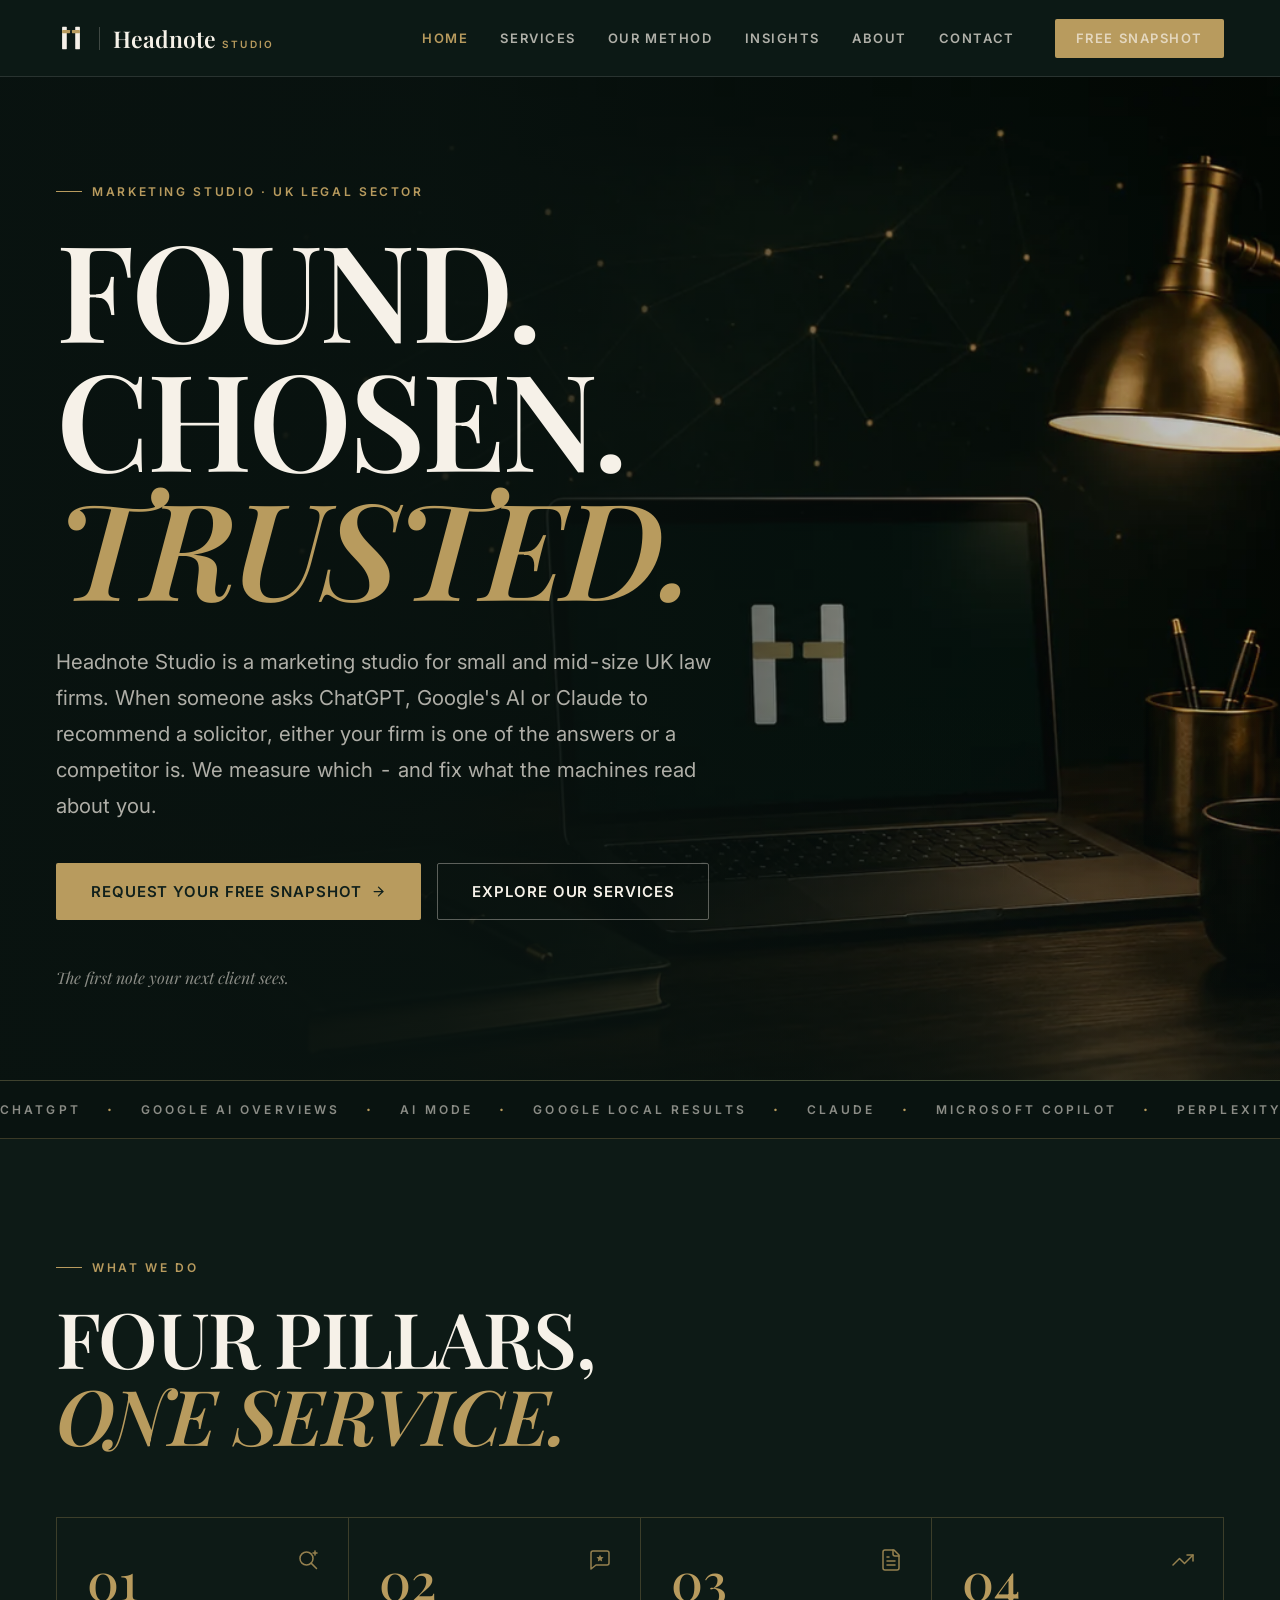
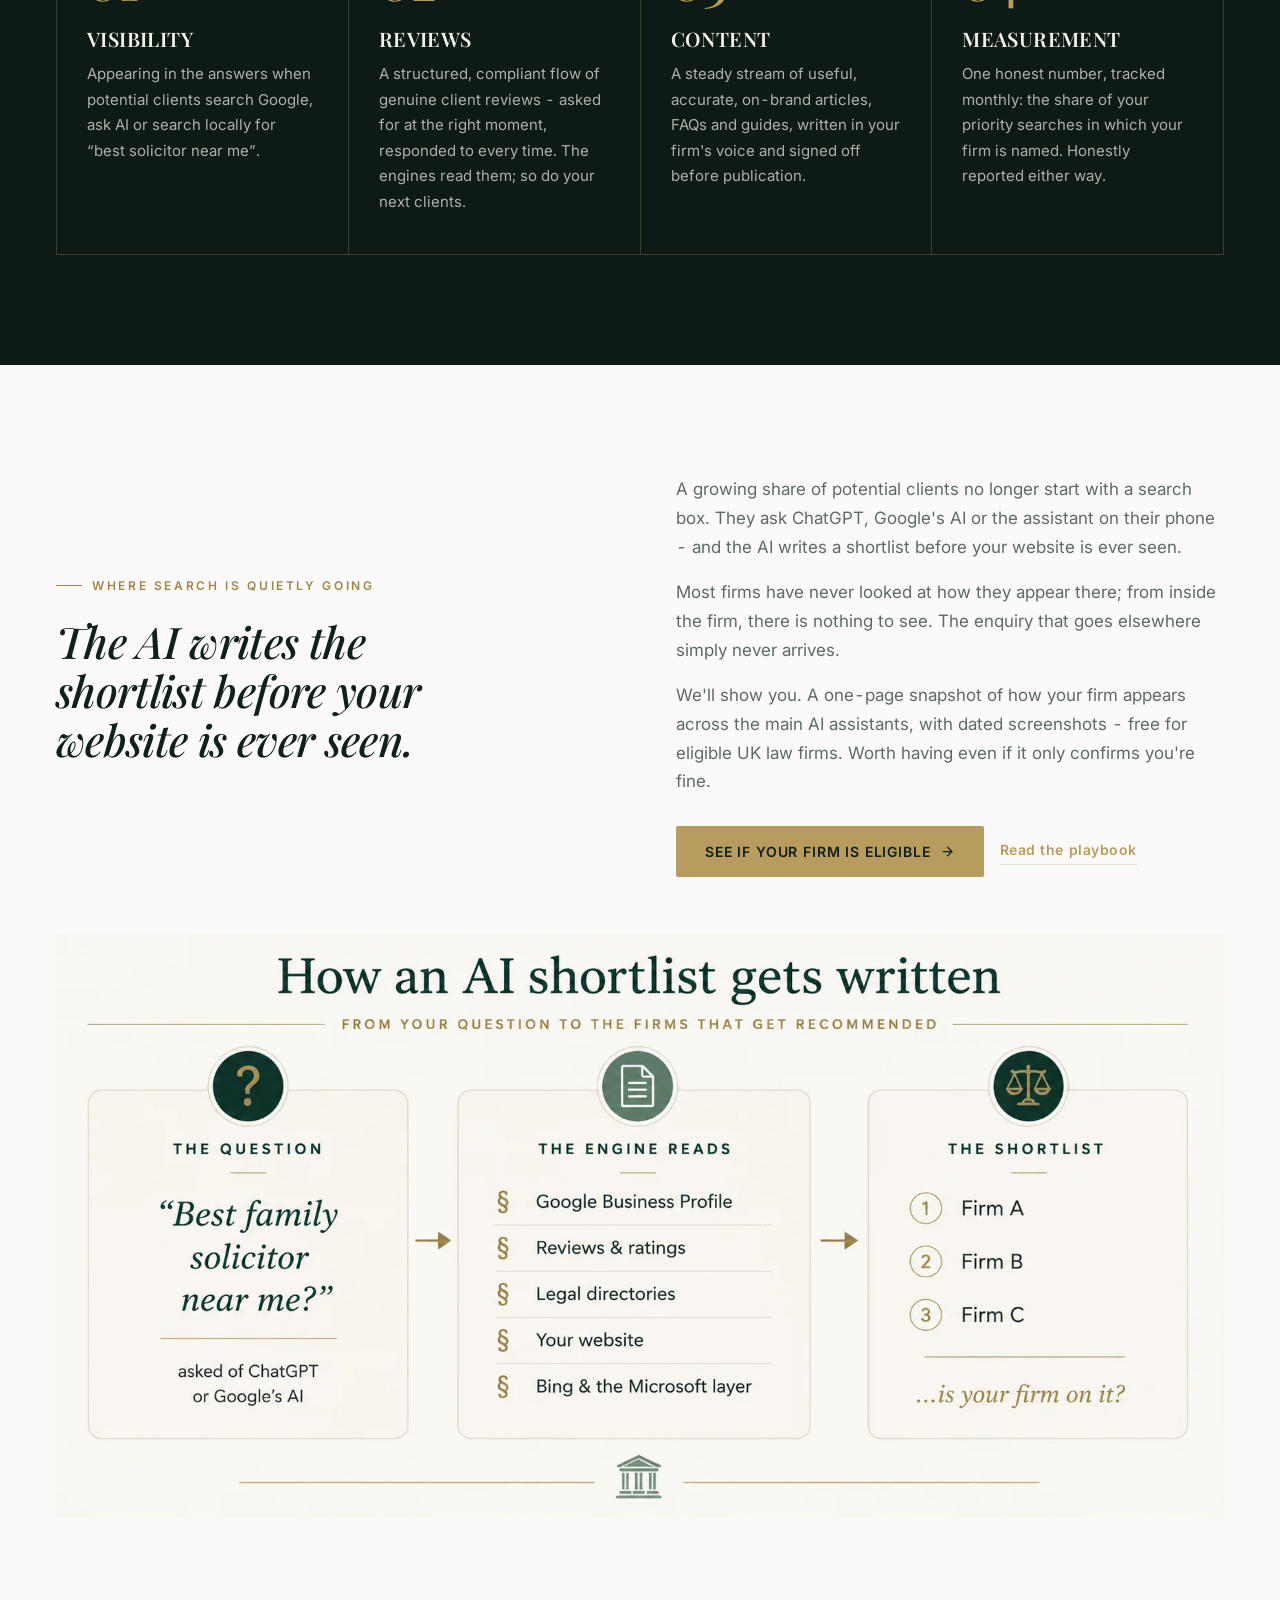
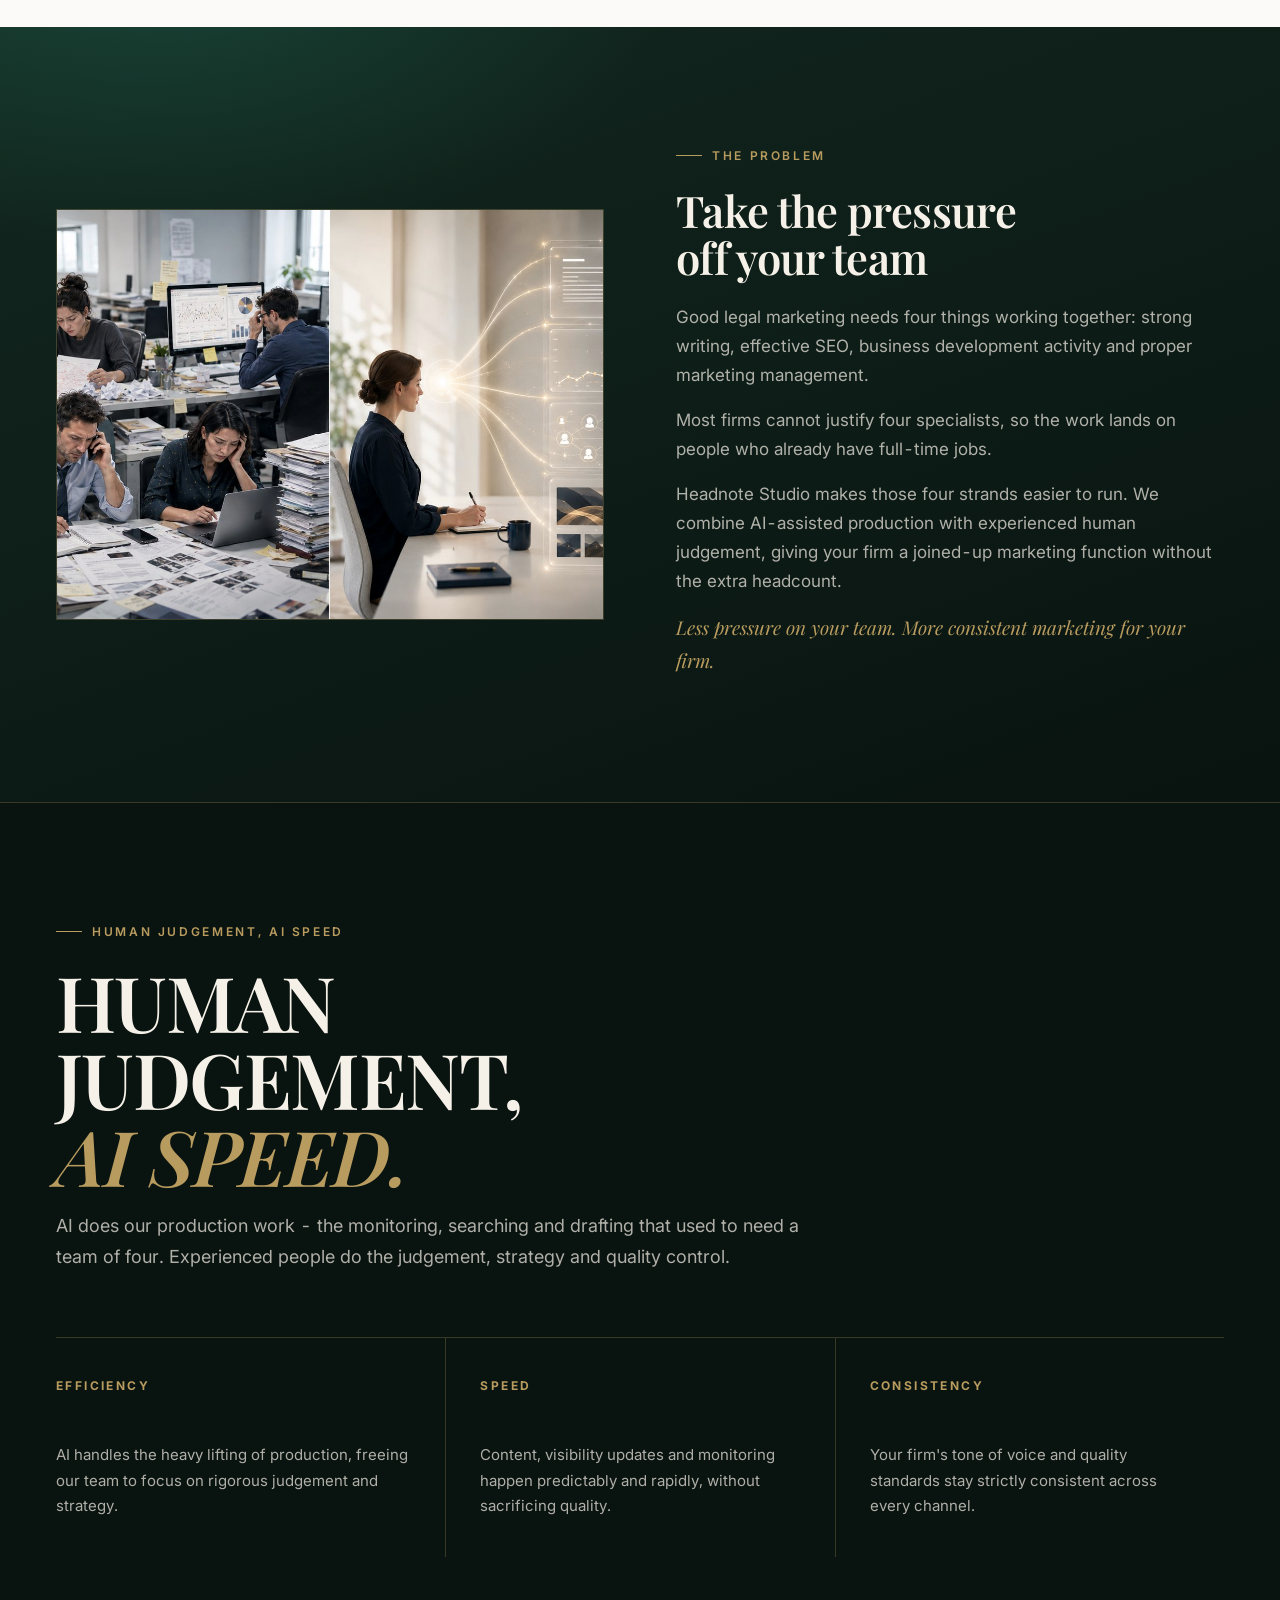
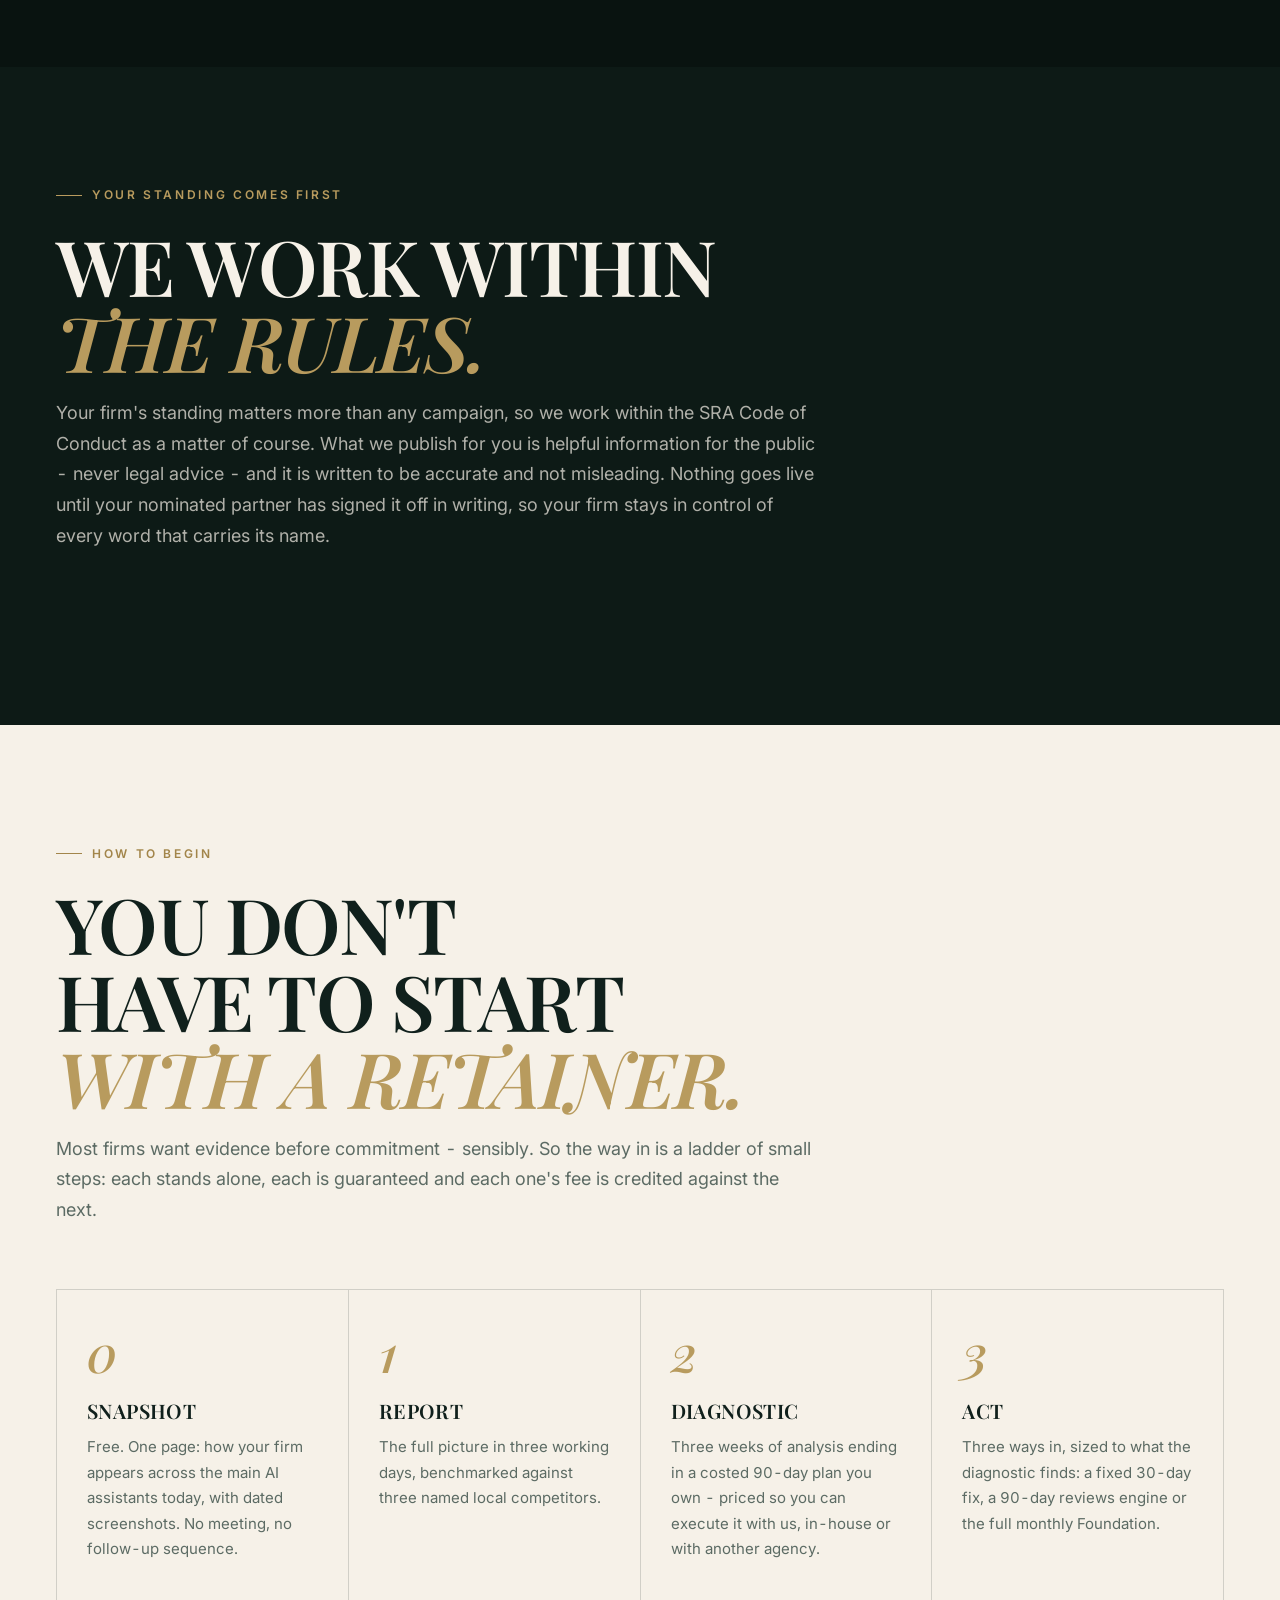
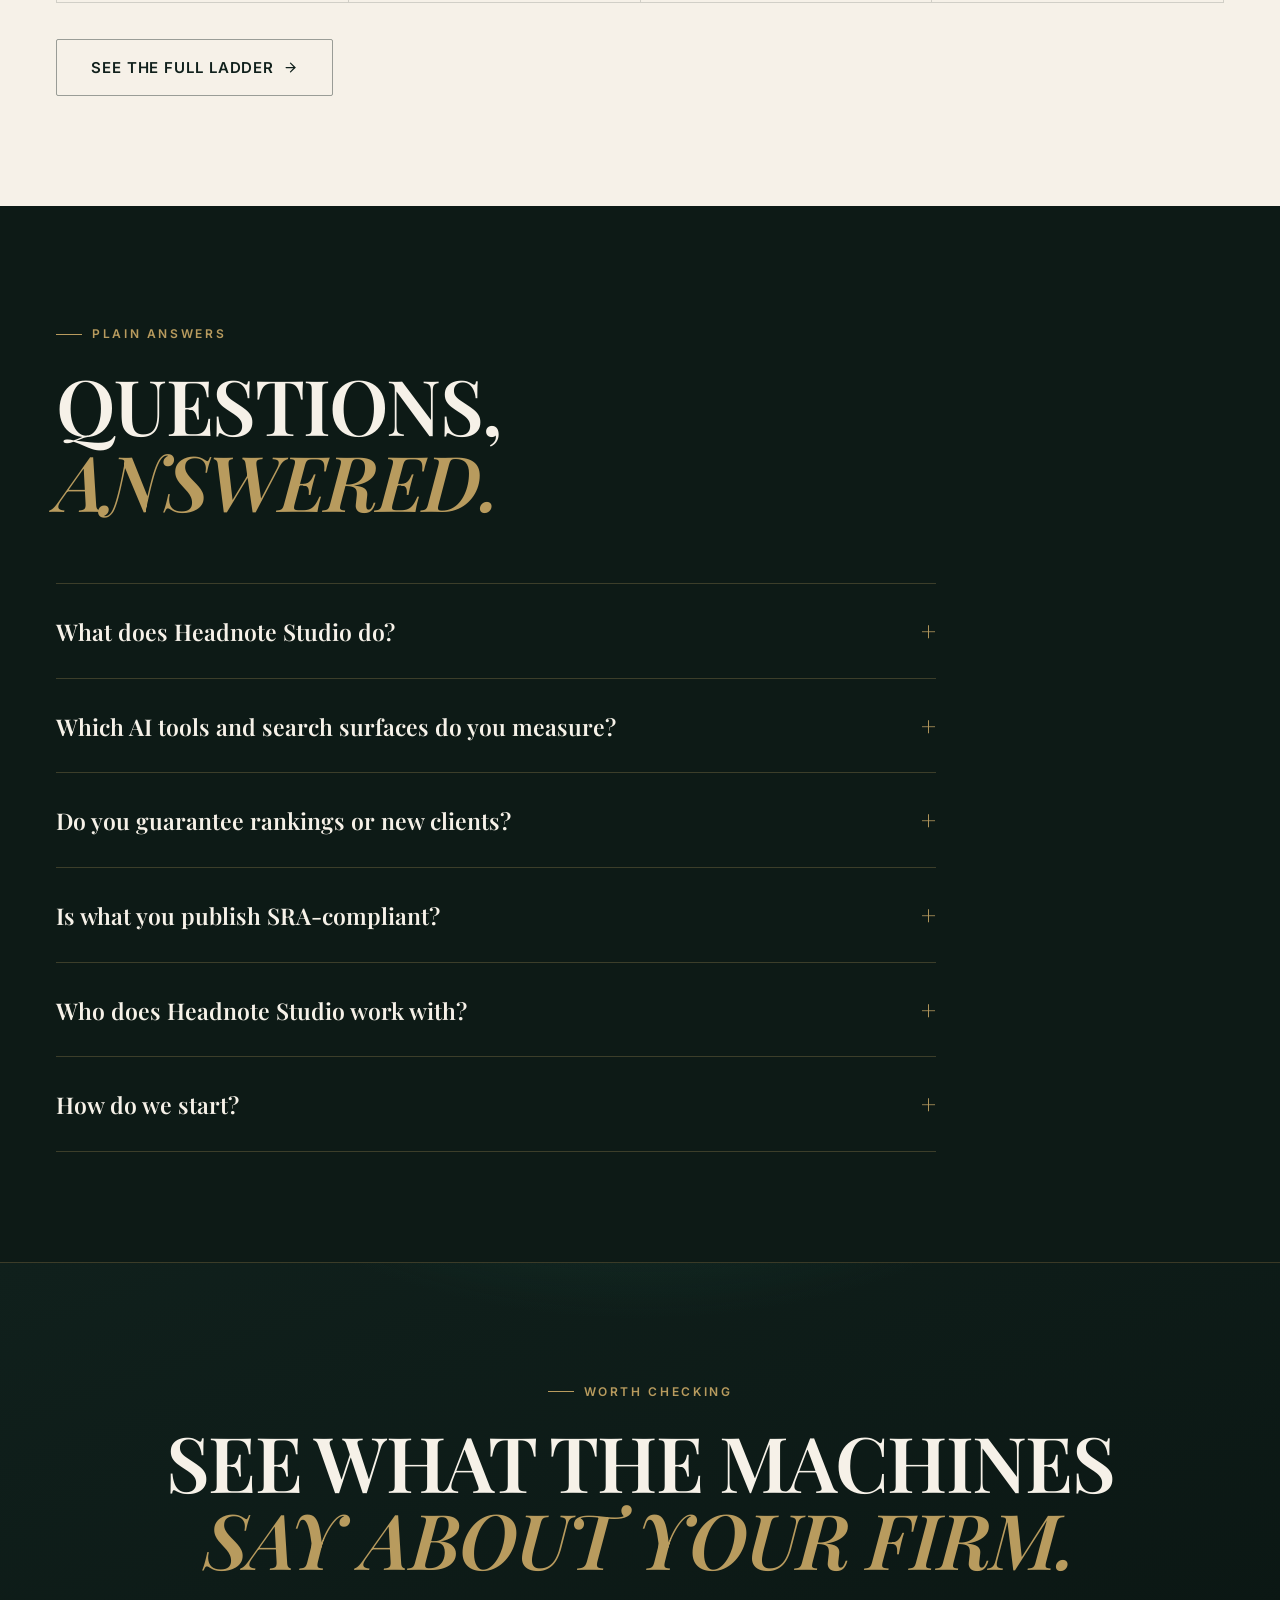
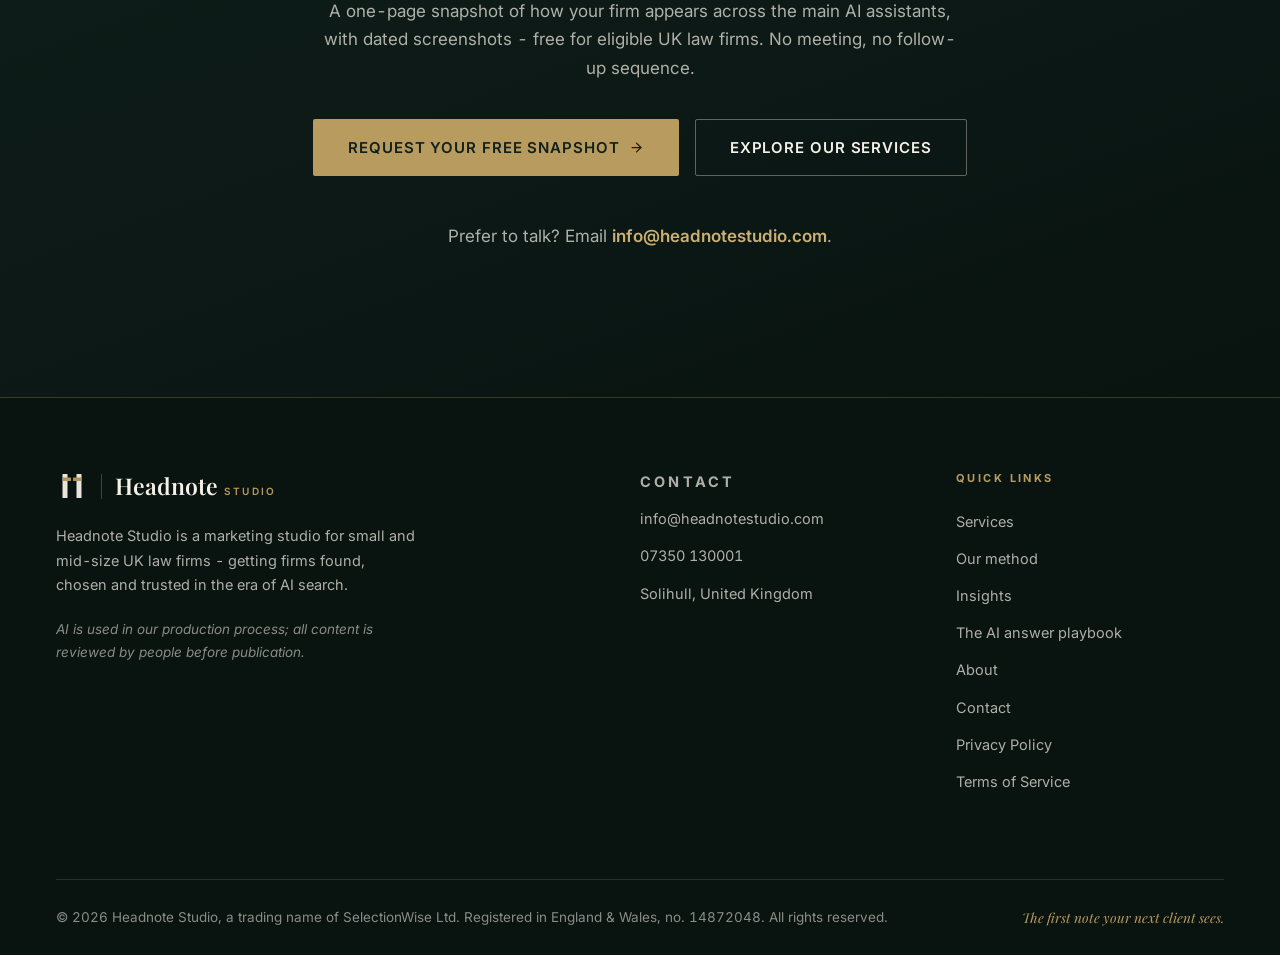
==== commit 693e18ba: "Remove ten-minute video walkthrough from the Report (Diagnostic-only deliverable); drop walkthrough " ====
--- a/index.html
+++ b/index.html
@@ -33,7 +33,7 @@
 <link rel="preconnect" href="https://fonts.gstatic.com" crossorigin>
 <link href="https://fonts.googleapis.com/css2?family=Playfair+Display:ital,wght@0,500;0,600;0,700;1,500;1,600;1,700&family=Inter:wght@400;500;600;700&display=swap" rel="stylesheet">
 
-<link rel="stylesheet" href="css/styles.css?v=17">
+<link rel="stylesheet" href="css/styles.css?v=18">
 
 <script type="application/ld+json">
 {
@@ -288,7 +288,7 @@
         <div class="index-cell">
           <div class="index-num" style="font-style:italic;">1</div>
           <h3>Report</h3>
-          <p>The full picture in three working days, benchmarked against three named local competitors - with a ten-minute video walkthrough.</p>
+          <p>The full picture in three working days, benchmarked against three named local competitors.</p>
         </div>
         <div class="index-cell">
           <div class="index-num" style="font-style:italic;">2</div>
--- a/css/styles.css
+++ b/css/styles.css
@@ -217,6 +217,8 @@
 .trio-cell p { font-size: 15px; color: var(--cream-70); padding-bottom: 30px; }
 .band-cream .trio, .band-cream .trio-cell { border-color: var(--hairline-ink); }
 .band-cream .trio-cell p { color: var(--muted-text); }
+.trio-2 { grid-template-columns: repeat(2, 1fr); }
+@media (max-width: 900px) { .trio-2 { grid-template-columns: 1fr; } }
 
 /* ── Split (image + text) ── */
 .split { display: grid; grid-template-columns: 1fr 1fr; gap: 72px; align-items: center; }
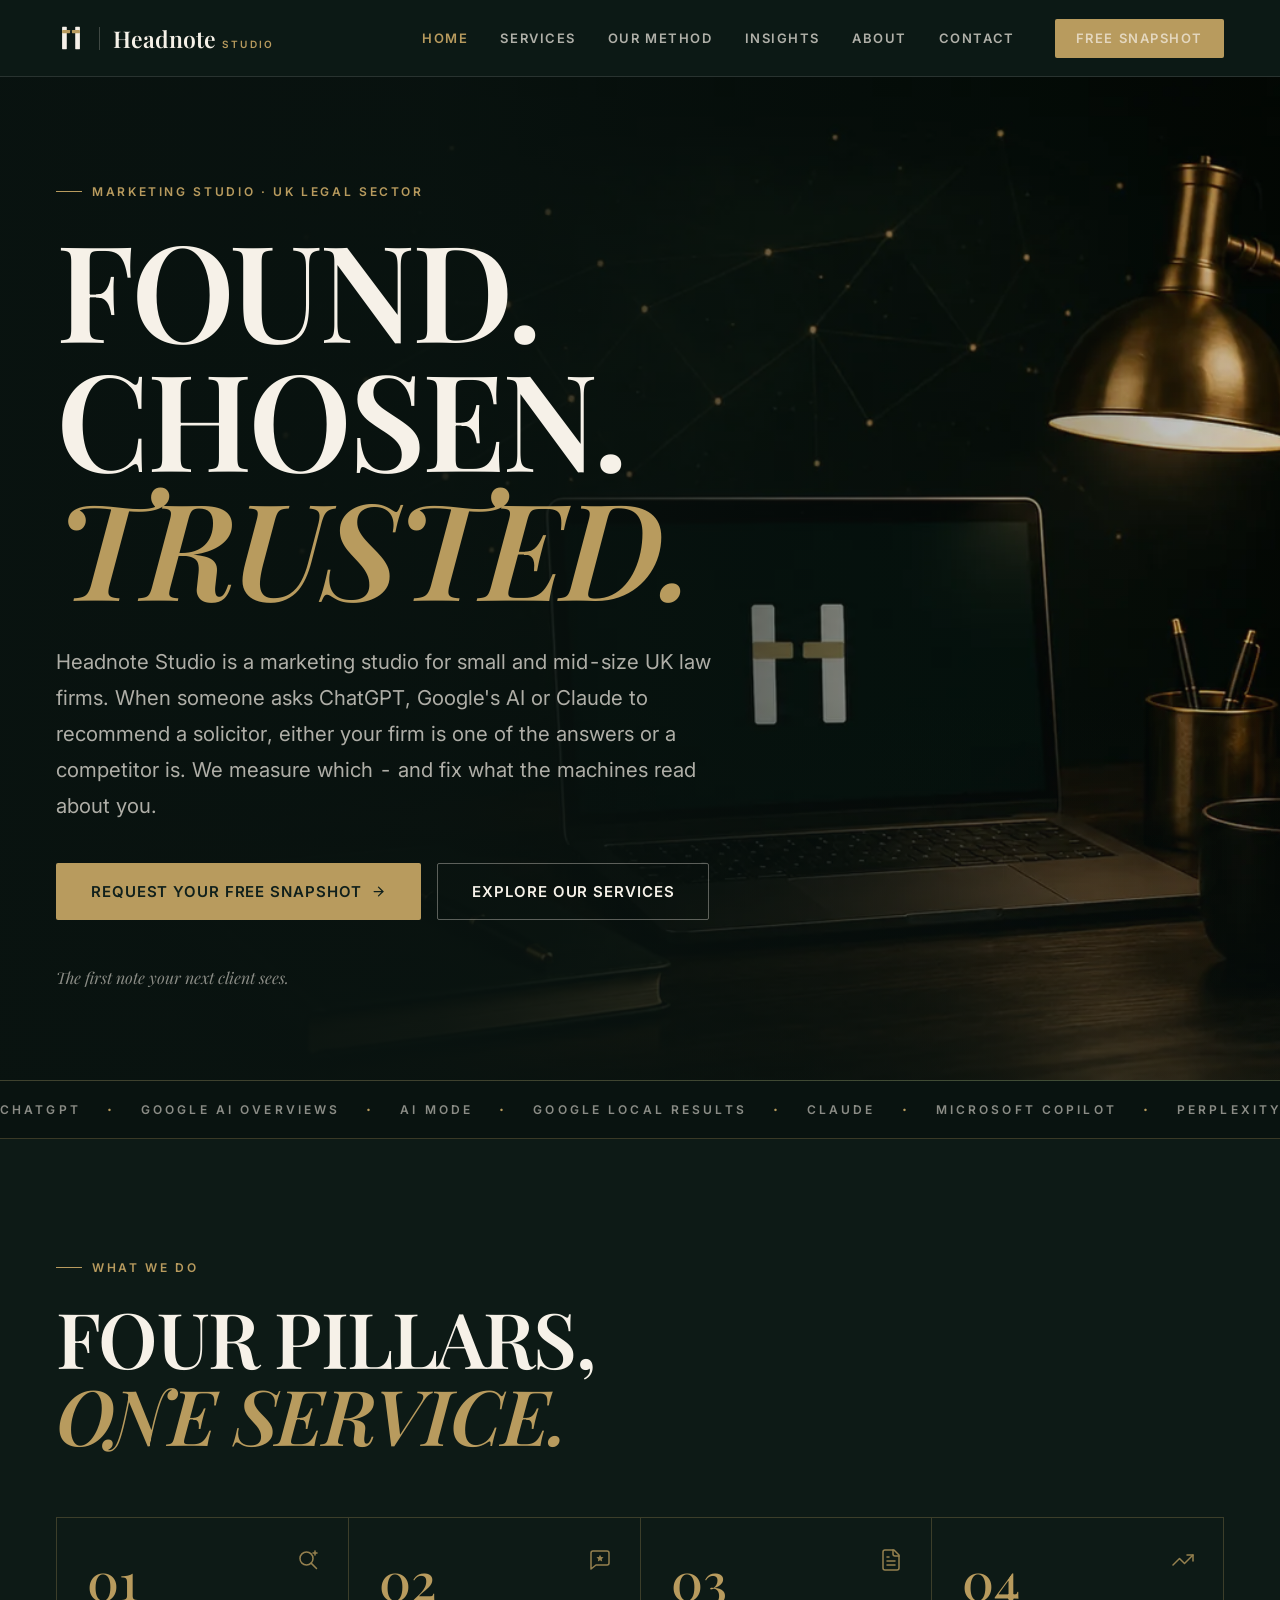
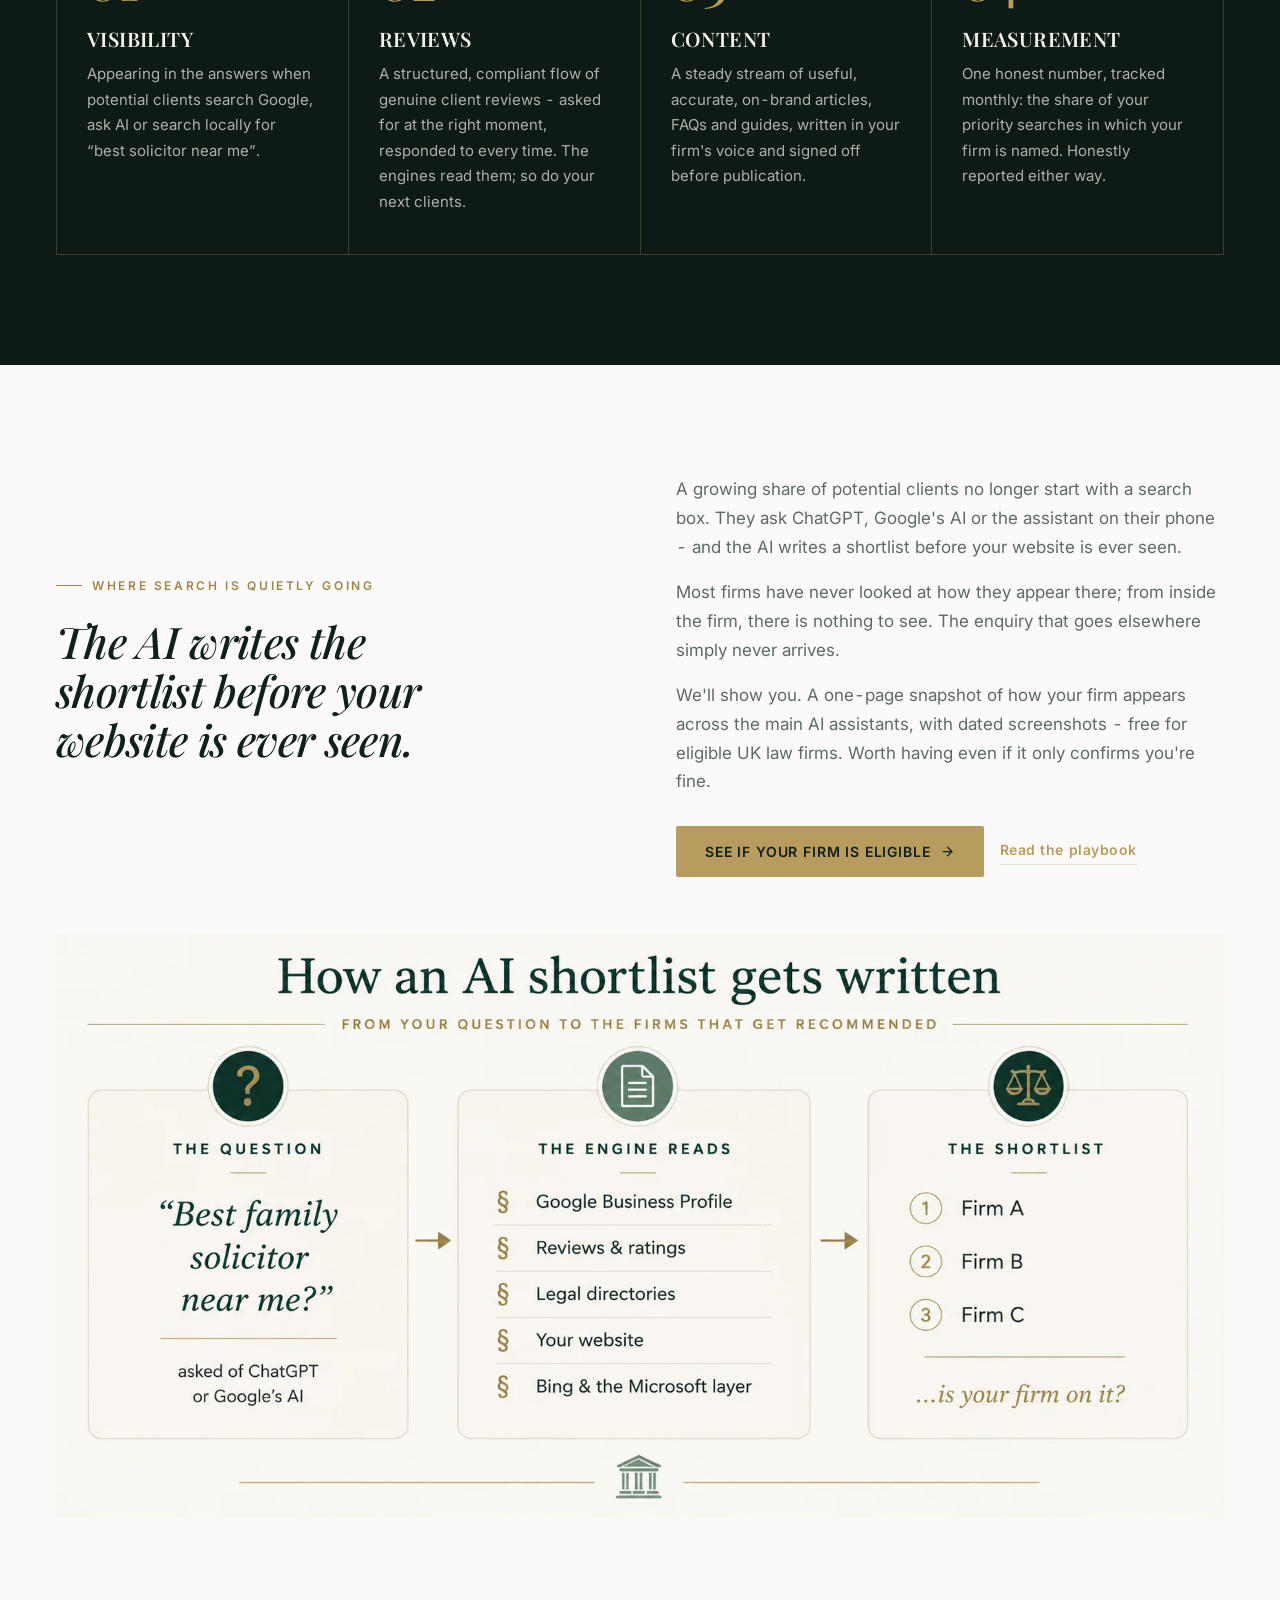
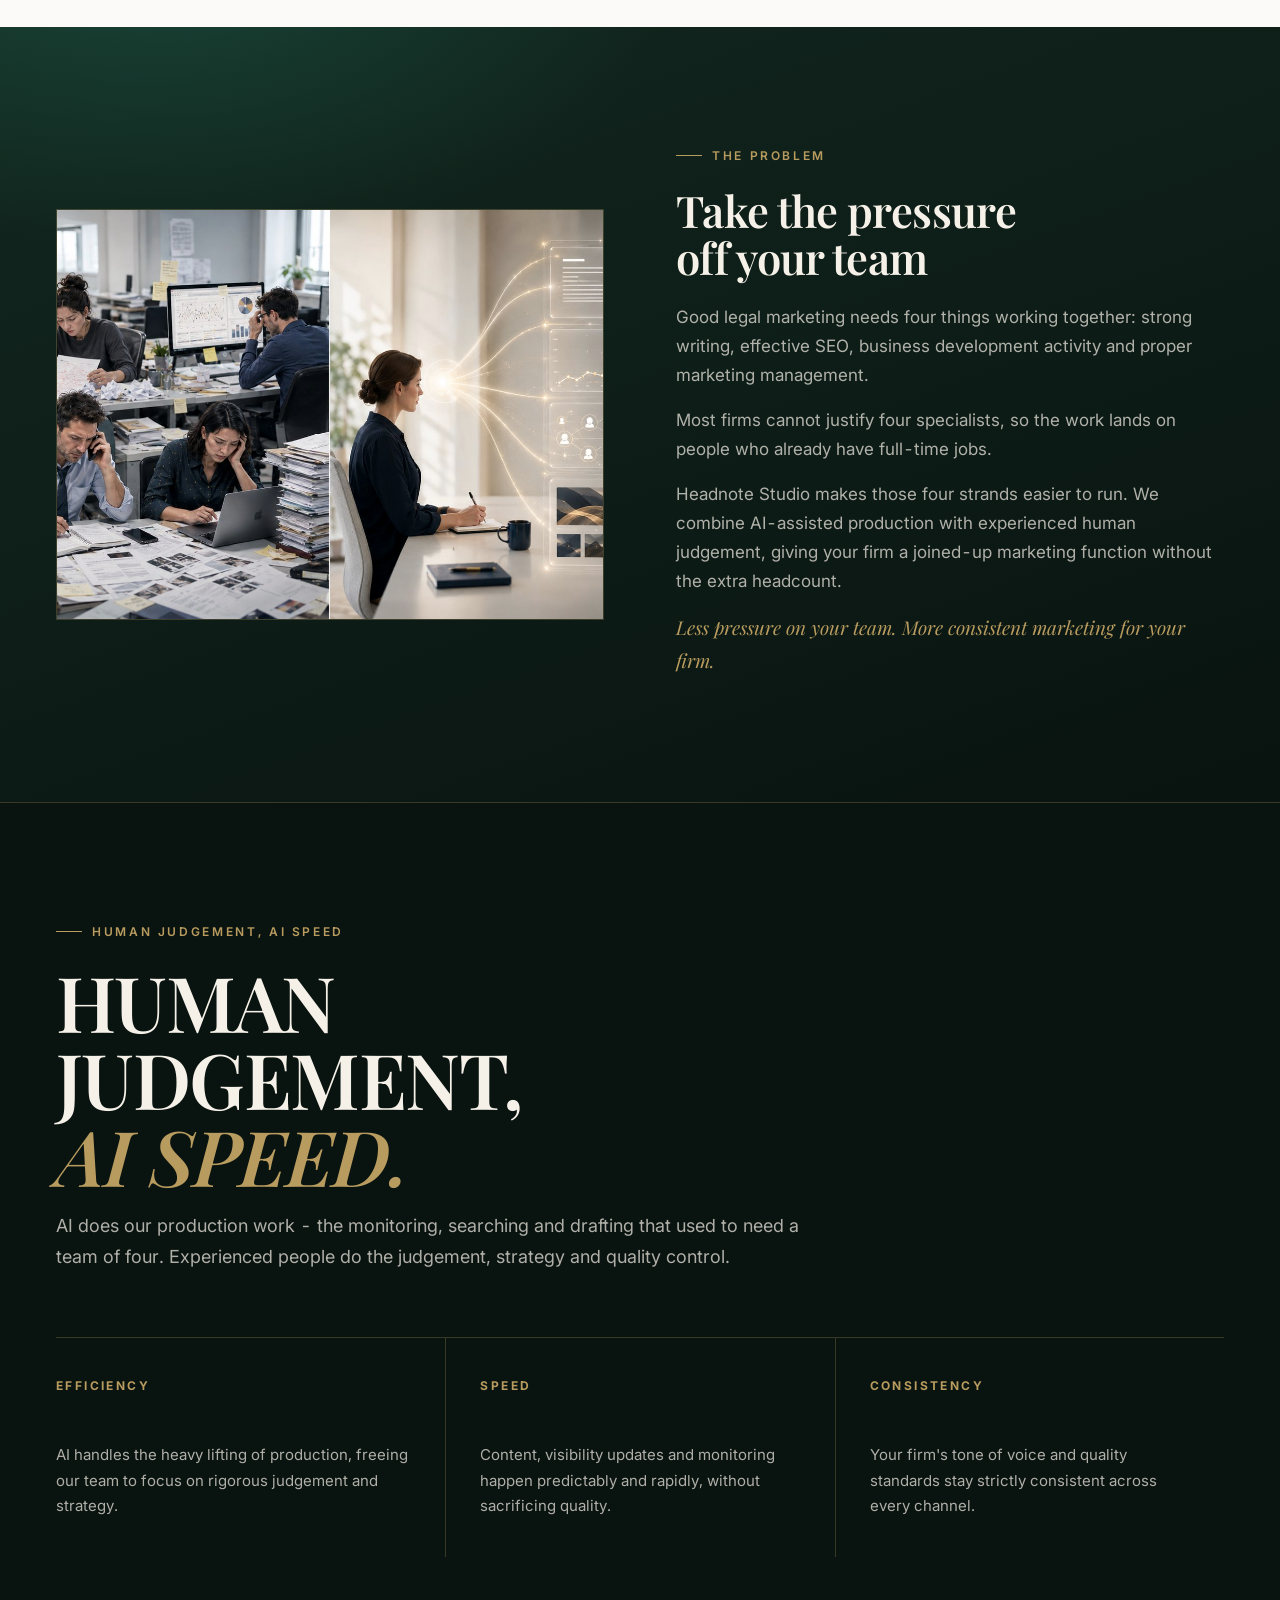
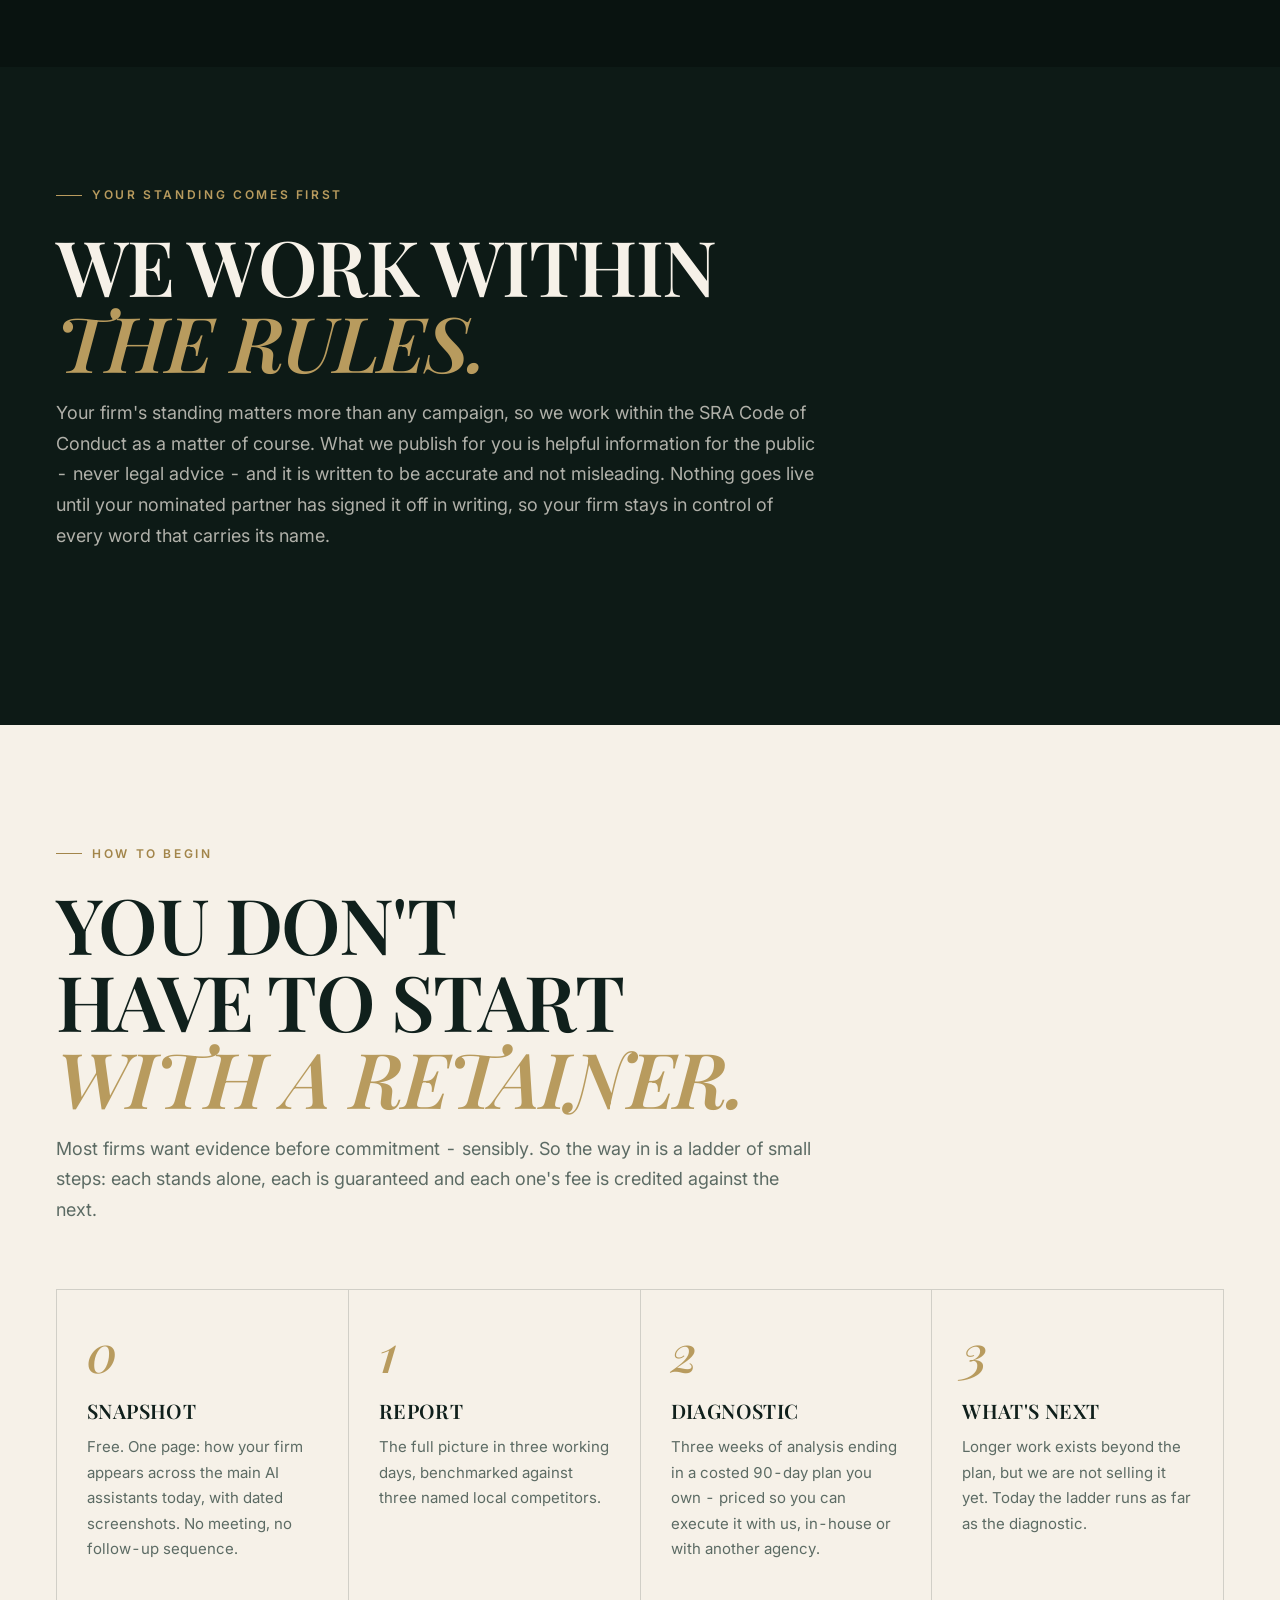
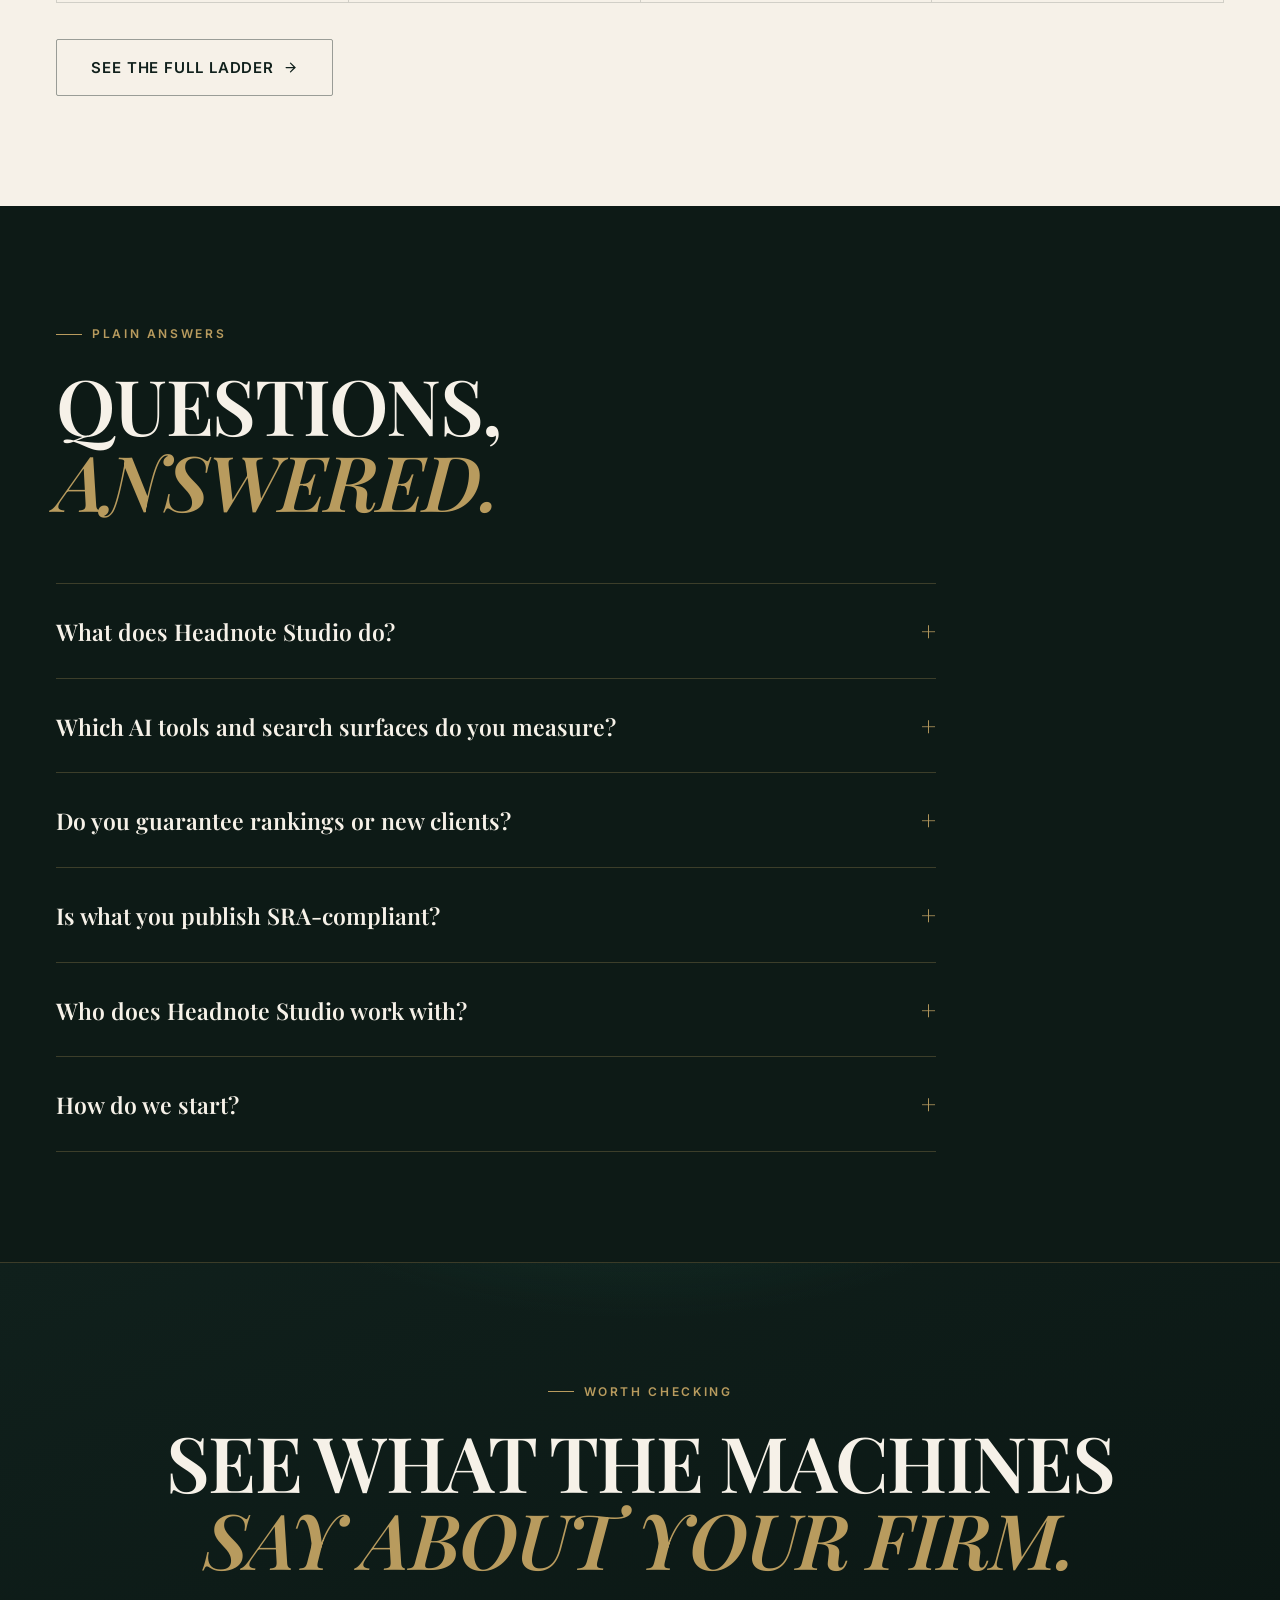
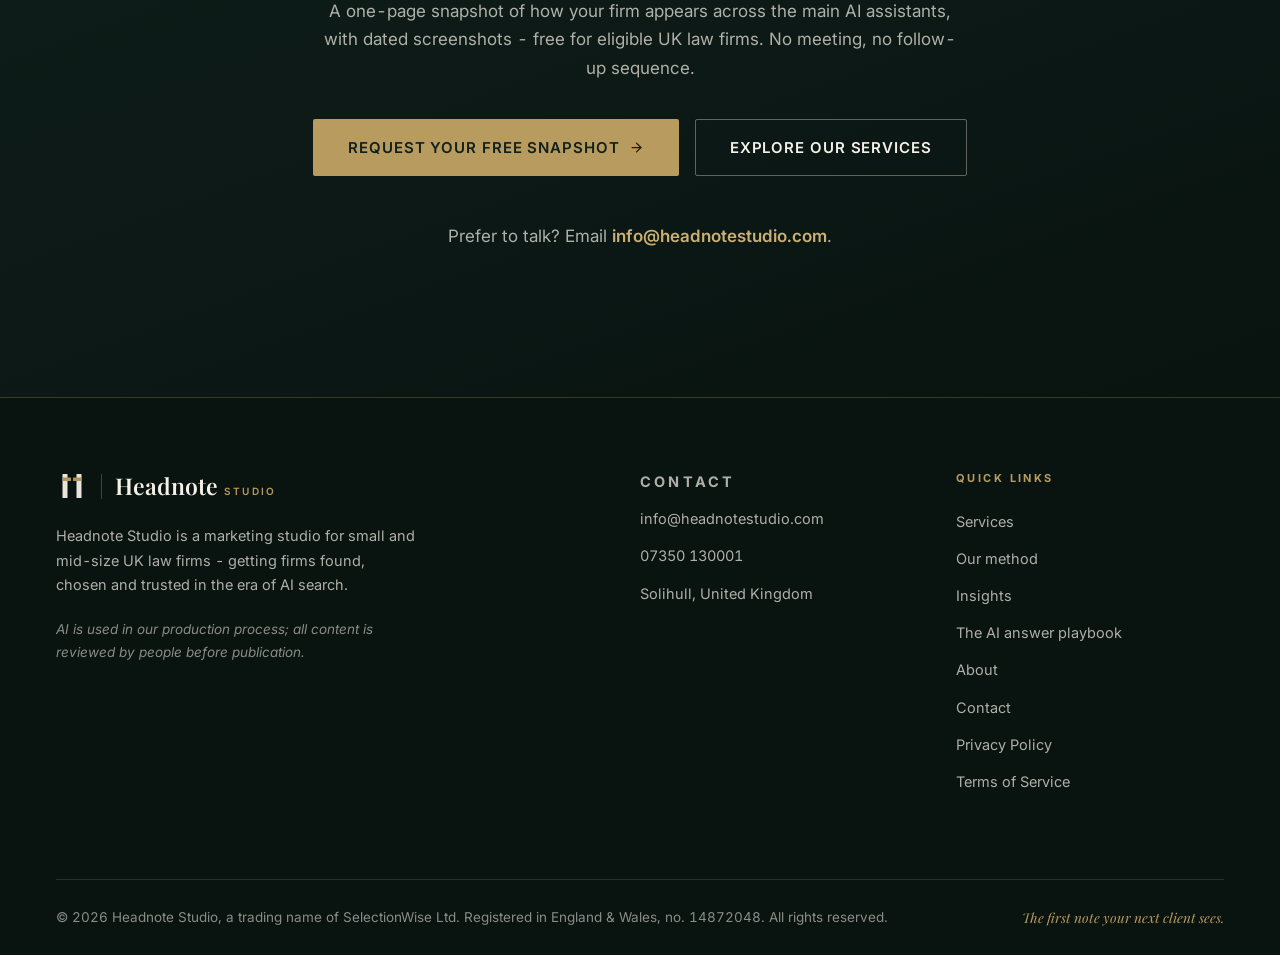
==== commit a4b22f59: "Market: rungs 0-2 copy alignment (site + sales kit) Co-Authored-By: Claude Opus 4.8 (1M context) <no" ====
--- a/index.html
+++ b/index.html
@@ -103,7 +103,7 @@
       {
         "@type": "Question",
         "name": "How do we start?",
-        "acceptedAnswer": { "@type": "Answer", "text": "Ask for the free AI-Search Snapshot: one page showing how your firm appears today across the main AI assistants for your core work in your area, with dated screenshots. Request it from your firm's email address. No meeting and no follow-up sales sequence." }
+        "acceptedAnswer": { "@type": "Answer", "text": "Ask for the free AI-Search Snapshot: one page showing how your firm appears today across the main AI assistants for your core work in your area, with dated screenshots. Request it from your firm's email address. One free snapshot per firm every 90 days, and no catch. No meeting and no follow-up sales sequence." }
       }]
     }
   ]
@@ -297,8 +297,8 @@
         </div>
         <div class="index-cell">
           <div class="index-num" style="font-style:italic;">3</div>
-          <h3>Act</h3>
-          <p>Three ways in, sized to what the diagnostic finds: a fixed 30-day fix, a 90-day reviews engine or the full monthly Foundation.</p>
+          <h3>What's next</h3>
+          <p>Longer work exists beyond the plan, but we are not selling it yet. Today the ladder runs as far as the diagnostic.</p>
         </div>
       </div>
       <div style="margin-top:36px;" class="reveal">
@@ -337,7 +337,7 @@
         </details>
         <details>
           <summary>How do we start?</summary>
-          <div class="faq-a"><p>Ask for the free AI-Search Snapshot: one page showing how your firm appears today across the main AI assistants for your core work in your area, with dated screenshots. Request it from your firm's email address. No meeting and no follow-up sales sequence.</p></div>
+          <div class="faq-a"><p>Ask for the free AI-Search Snapshot: one page showing how your firm appears today across the main AI assistants for your core work in your area, with dated screenshots. Request it from your firm's email address. One free snapshot per firm every 90 days, and no catch. No meeting and no follow-up sales sequence.</p></div>
         </details>
       </div>
     </div>
